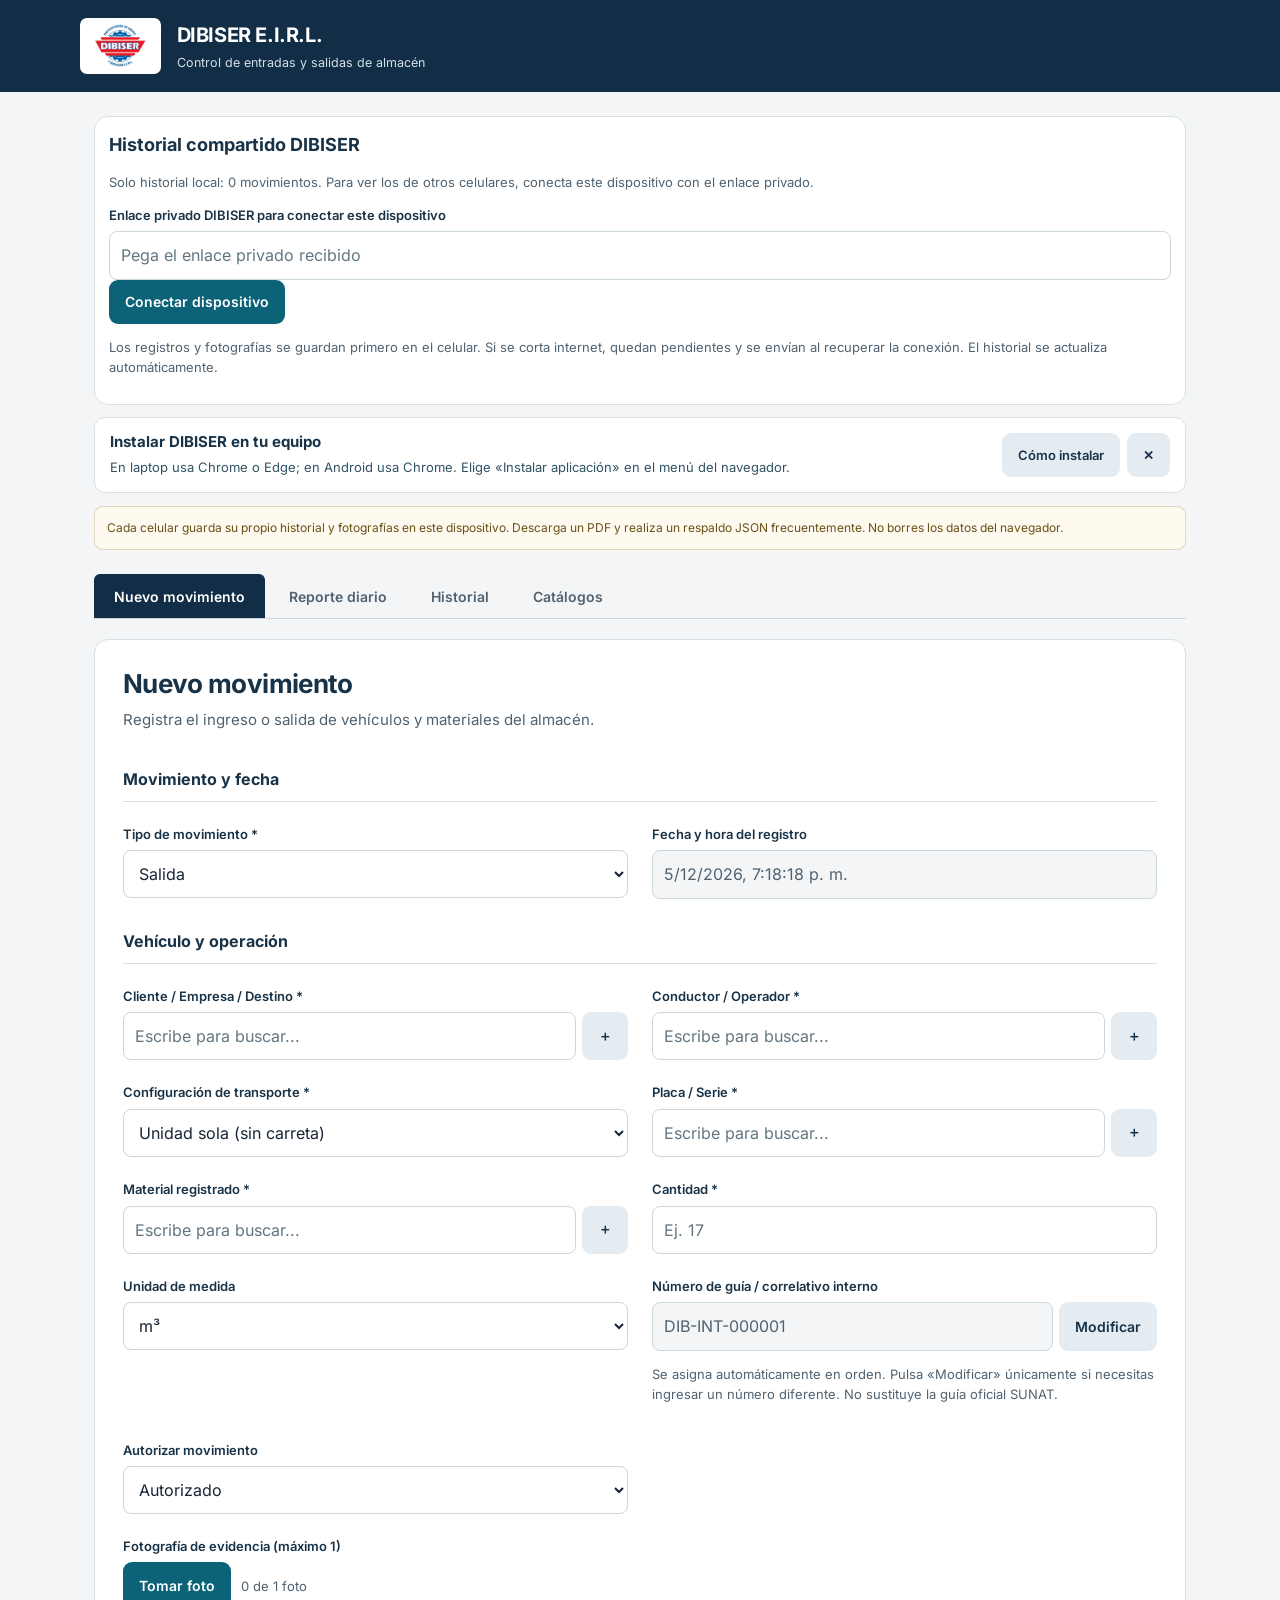
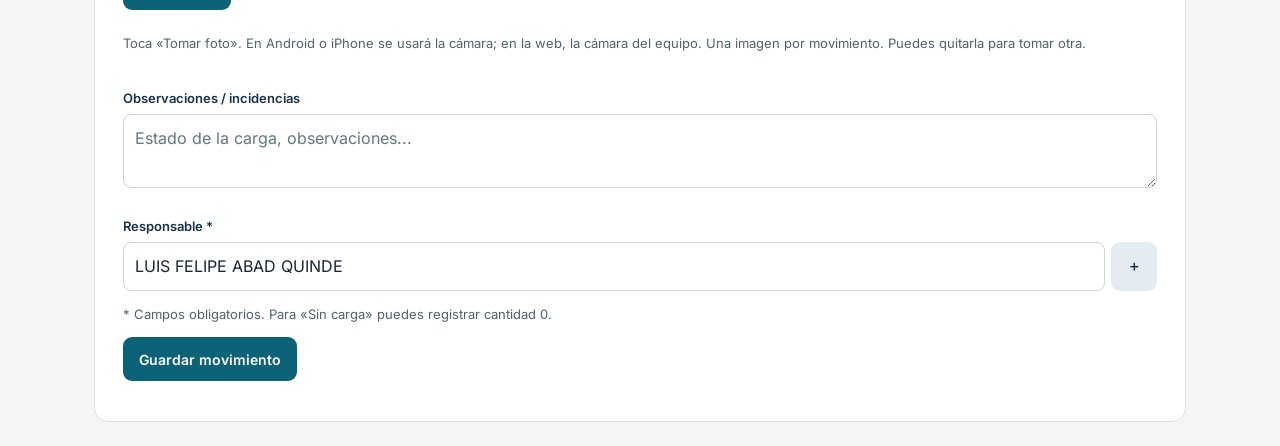
==== almacen/dibiser_almacen/index.html @ f6a78070 "DIBISER v55: ocultar panel al conectar y mostrar solo Actualizar ahora en esquina superior derecha" ====
<!doctype html><html lang="es"><head><meta charset="utf-8"><meta name="viewport" content="width=device-width,initial-scale=1"><title>DIBISER · Control de almacén</title><meta name="theme-color" content="#112e46"><meta name="dibiser-version" content="20261110-v55-boton-superior"><meta name="mobile-web-app-capable" content="yes"><meta name="apple-mobile-web-app-capable" content="yes"><meta name="apple-mobile-web-app-status-bar-style" content="default"><meta name="apple-mobile-web-app-title" content="DIBISER Almacén"><meta name="description" content="Control de ingresos, salidas, fotografías y reportes diarios de almacén DIBISER."><link rel="manifest" href="manifest.webmanifest"><link rel="apple-touch-icon" href="icons/icon-180.png"><link rel="icon" type="image/png" sizes="192x192" href="icons/icon-192.png"><style>
:root{font-family:system-ui,Segoe UI,Arial;color:#172536;background:#f2f5f8}*{box-sizing:border-box}body{margin:0}.top{background:#112e46;color:white;padding:14px 22px;display:flex;align-items:center;gap:15px}.top img{height:56px;width:auto;max-width:110px;object-fit:contain;display:block;background:white;border-radius:7px;padding:4px;flex-shrink:0}.top strong{font-size:20px}.top small{display:block;color:#d3e0e8}.wrap{max-width:1120px;margin:22px auto;padding:0 14px}.tabs{display:flex;gap:8px;flex-wrap:wrap;margin-bottom:18px}button{cursor:pointer;border:0;border-radius:9px;padding:11px 16px;font-weight:650;background:#e4ebf1;color:#173249}.tabs button.active,.primary{background:#0c6277;color:white}.card{background:white;border:1px solid #dfe6ec;border-radius:14px;padding:20px;margin-bottom:16px;box-shadow:0 3px 13px #17324909}h2{margin:0 0 17px;font-size:21px}h3{margin:5px 0 13px}.grid{display:grid;grid-template-columns:repeat(2,minmax(0,1fr));gap:15px}.field{min-width:0;position:relative}label{display:block;font-size:13px;font-weight:700;margin-bottom:6px}input,select,textarea{width:100%;border:1px solid #cbd7df;border-radius:8px;padding:11px;font:inherit;background:white;color:#172536}textarea{min-height:76px}.combo{display:flex;gap:6px}.combo input{min-width:0}.combo button{flex-shrink:0}.menu{position:absolute;z-index:5;top:100%;left:0;right:0;background:white;border:1px solid #b9cbd5;border-radius:8px;max-height:190px;overflow:auto;box-shadow:0 7px 20px #0002}.menu button{display:block;width:100%;text-align:left;border-radius:0;background:white;font-weight:400}.menu button:hover{background:#e9f5f7}.muted{color:#667787;font-size:13px}.small{font-size:12px}.row{display:flex;align-items:center;gap:10px;flex-wrap:wrap}.grow{flex:1}.stats{display:grid;grid-template-columns:repeat(4,1fr);gap:10px;margin:15px 0}.stat{background:#eaf1f5;padding:15px;border-radius:10px}.stat b{display:block;font-size:25px}.stat span{font-size:12px;color:#526a7b}table{width:100%;border-collapse:collapse;font-size:13px}th,td{text-align:left;border-bottom:1px solid #e0e7ed;padding:10px 7px;vertical-align:top}th{background:#f3f7f9}.scroll{overflow-x:auto}.hidden{display:none!important}.note{background:#fff8df;border:1px solid #f0db8d;padding:12px;border-radius:9px;font-size:13px}.photo{display:flex;gap:10px;flex-wrap:wrap}.photo img{width:96px;height:82px;object-fit:cover;border-radius:8px}.actions{display:flex;gap:8px;flex-wrap:wrap}.danger{background:#fbe9e9;color:#9e2525}.fixed{background:#edf3f5;padding:12px;border-radius:8px}.chip{display:inline-block;background:#e7f2f5;border-radius:7px;padding:4px 8px}.full{grid-column:1/-1}@media(max-width:650px){.grid{grid-template-columns:1fr}.stats{grid-template-columns:repeat(2,1fr)}.top strong{font-size:16px}.card{padding:14px}}@media print{.top,.tabs,.no-print,.note{display:none!important}body{background:white}.wrap{margin:0;max-width:none}.card{border:0;box-shadow:none;padding:0}#report{display:block!important}#report .report-head{display:block!important}#form,#history,#catalogs{display:none!important}table{font-size:10px}th,td{padding:5px}.printphotos img{width:160px;max-height:120px;object-fit:contain}.stats{grid-template-columns:repeat(4,1fr)}}
.install-box{display:flex;align-items:center;gap:12px;flex-wrap:wrap;background:#e6f4f6;border:1px solid #b9d9df;padding:12px 15px;border-radius:11px;margin-bottom:13px}.install-box p{margin:3px 0}.install-box .install-actions{margin-left:auto;display:flex;gap:7px;flex-wrap:wrap}.install-help{font-size:13px;color:#325364}.install-box button{font-size:13px}.install-box[hidden]{display:none!important}@media print{.install-box{display:none!important}}

.camera-actions,.camera-controls,.camera-header{display:flex;gap:10px;align-items:center;flex-wrap:wrap}.camera-modal{position:fixed;z-index:900;inset:0;background:rgba(9,22,35,.88);display:flex;justify-content:center;align-items:center;padding:12px}.camera-modal.hidden{display:none!important}.camera-panel{width:min(100%,580px);max-height:95vh;overflow:auto;background:#fff;border-radius:15px;padding:14px;text-align:center}.camera-header{justify-content:space-between;margin-bottom:10px}.camera-header button{padding:8px 12px}.camera-panel video{display:block;width:100%;height:min(60vh,480px);object-fit:contain;background:#111;border-radius:10px}.camera-controls{margin:12px 0;justify-content:center}.photo-evidence{position:relative;display:inline-block;margin:3px}.photo-evidence img{width:128px;height:100px;object-fit:cover;border-radius:8px}.photo-evidence button{position:absolute;right:2px;top:2px;background:#9b1c1c;color:#fff;border-radius:50%;padding:3px 8px}.camera-panel .muted{display:block;padding:4px}.camera-actions button{min-height:48px} @media(max-width:520px){.camera-panel video{height:52vh}.camera-controls button{flex:1 1 120px}}@media print{.camera-modal{display:none!important}}
 @media(max-width:650px){.top img{height:48px;width:auto;max-width:95px}} 
/* Estado conectado: una sola acción compacta arriba a la derecha. */
.top{flex-wrap:wrap}
.top-brand{min-width:0;flex:1 1 160px}
.top-actions{margin-left:auto;display:flex;align-items:center;justify-content:flex-end}
.mini-sync{background:#e5edf2;color:#15384d;border:0;border-radius:10px;padding:9px 12px;font-size:13px;font-weight:700;white-space:nowrap;box-shadow:none}
.mini-sync:hover{background:#d2e4ee}
.mini-sync.hidden,#sharedPanel.hidden,#localStorageNotice.hidden{display:none!important}
@media(max-width:600px){.top{gap:10px;padding:12px 14px}.top img{height:48px;max-width:70px}.top-brand{flex-basis:115px}.top strong{font-size:17px}.top small{font-size:11px}.mini-sync{font-size:12px;padding:8px 10px}}
</style><link rel="stylesheet" href="professional.css?v=20261110-v55-boton-superior"><link rel="stylesheet" href="motion.css?v=20261110-v55-boton-superior"></head><body><header class="top"><img src="logo.jpeg" alt="Logo DIBISER"><div class="top-brand"><strong>DIBISER E.I.R.L.</strong><small>Control de entradas y salidas de almacén</small></div><div class="top-actions no-print"><button type="button" id="sharedRefresh" class="mini-sync hidden" title="Actualizar el historial compartido">Actualizar ahora</button></div></header><main class="wrap"><section class="card no-print" id="sharedPanel" style="margin:12px 0;padding:14px"><h3 style="margin-top:0">Historial compartido DIBISER</h3>
<p id="sharedStatus" class="muted" role="status">Buscando conexión. Los movimientos de este celular se conservan.</p>
<div id="sharedAccess" class="field"><label for="sharedLink">Enlace privado DIBISER para conectar este dispositivo</label>
<input id="sharedLink" type="password" autocomplete="off" placeholder="Pega el enlace privado recibido">
<div class="actions"><button type="button" class="primary" id="sharedConnect">Conectar dispositivo</button></div></div>
<p class="muted">Los registros y fotografías se guardan primero en el celular. Si se corta internet, quedan pendientes y se envían al recuperar la conexión. El historial se actualiza automáticamente.</p></section><div class="install-box no-print" id="installBox"><div class="grow"><strong>Instalar DIBISER en tu equipo</strong><p class="install-help" id="installHelp">Puedes abrir esta aplicación desde tu pantalla de inicio.</p></div><div class="install-actions"><button class="primary hidden" id="installBtn" type="button">Instalar aplicación</button><button type="button" id="installInfoBtn">Cómo instalar</button><button type="button" id="installDismiss" aria-label="Ocultar aviso">✕</button></div></div><div class="note no-print" id="localStorageNotice">Cada celular guarda su propio historial y fotografías en este dispositivo. Descarga un PDF y realiza un respaldo JSON frecuentemente. No borres los datos del navegador.</div><nav class="tabs no-print"><button class="active" data-tab="form">Nuevo movimiento</button><button data-tab="report">Reporte diario</button><button data-tab="history">Historial</button><button data-tab="catalogs">Catálogos</button></nav>
<div class="feedback-slot no-print"><p id="appFeedback" role="status" aria-live="polite" class="app-feedback"></p></div><div class="page-stage"><section id="form" class="card"><h2 id="movementFormTitle">Nuevo movimiento</h2><p class="intro" id="movementFormIntro">Registra el ingreso o salida de vehículos y materiales del almacén.</p><div id="editingNotice" class="card hidden no-print" style="margin:12px 0;padding:12px;border:1px solid #b6c8d9"><strong>Modificando un movimiento existente</strong><p id="editingNoticeInfo" class="muted"></p><button type="button" id="cancelarEdicion" class="primary">Cancelar edición</button></div><form id="movementForm"><div class="grid"><div class="field"><label>Tipo de movimiento *</label><select id="tipo" required><option>Entrada</option><option selected>Salida</option></select></div><div class="field"><label>Fecha y hora del registro</label><input id="timestamp" readonly></div><div class="field" id="campoCliente" data-combo="clientes"><label>Cliente / Empresa / Destino *</label><div class="combo"><input id="clientes" autocomplete="off" placeholder="Escribe para buscar..." required><button type="button" class="add" title="Agregar a catálogo">＋</button></div><div class="menu hidden"></div></div><div class="field" data-combo="conductores"><label>Conductor / Operador *</label><div class="combo"><input id="conductores" autocomplete="off" placeholder="Escribe para buscar..." required><button type="button" class="add" title="Agregar a catálogo">＋</button></div><div class="menu hidden"></div></div><div class="field"><label>Configuración de transporte *</label><select id="configTransporte"><option value="Unidad sola">Unidad sola (sin carreta)</option><option value="Con carreta">Unidad con carreta / tolvón</option><option value="Con cama baja">Unidad con cama baja</option><option value="Trabajo / servicio" id="opcionServicio">Unidad por trabajo / servicio</option></select></div><div class="field" data-combo="placas"><label>Placa / Serie *</label><div class="combo"><input id="placas" autocomplete="off" placeholder="Escribe para buscar..." required><button type="button" class="add" title="Agregar a catálogo">＋</button></div><div class="menu hidden"></div></div><div class="field hidden" id="campoCarreta" data-combo="carretas"><label>Carreta / Tolvón *</label><div class="combo"><input id="carretas" autocomplete="off" placeholder="Buscar o añadir placa de carreta..."><button type="button" class="add" title="Añadir carreta">＋</button></div><div class="menu hidden"></div></div><div class="field hidden" id="campoCamaBaja" data-combo="camasBajas"><label>Cama baja *</label><div class="combo"><input id="camasBajas" autocomplete="off" placeholder="Buscar o añadir cama baja..."><button type="button" class="add" title="Añadir cama baja">＋</button></div><div class="menu hidden"></div></div><div class="field" id="campoMaterial" data-combo="materiales"><label>Material registrado *</label><div class="combo"><input id="materiales" autocomplete="off" placeholder="Escribe para buscar..." required><button type="button" class="add" title="Agregar a catálogo">＋</button></div><div class="menu hidden"></div></div><div class="field hidden" id="campoMaquinariaTransportada" data-combo="maquinarias"><label>Maquinaria registrada (transportada) *</label><div class="combo"><input id="maquinarias" autocomplete="off" placeholder="Buscar o añadir maquinaria..."><button type="button" class="add" title="Añadir maquinaria">＋</button></div><div class="menu hidden"></div></div><div class="field" id="campoTrabajo" data-combo="trabajos"><label>Trabajo / motivo de salida *</label><div class="combo"><input id="trabajos" autocomplete="off" placeholder="Buscar o añadir trabajo realizado..."><button type="button" class="add" title="Añadir nuevo trabajo al catálogo">＋</button></div><div class="menu hidden"></div></div><div class="field" id="campoCantidad"><label>Cantidad *</label><input id="cantidad" type="number" min="0" step="0.01" required placeholder="Ej. 17"></div><div class="field" id="campoUnidad"><label>Unidad de medida</label><select id="unidad"><option>m³</option><option>TN</option><option>Viaje</option><option>Unidad</option><option>Litros</option><option>Galones</option></select></div><div class="field"><label>Número de guía / correlativo interno</label><div class="combo"><input id="guias" readonly aria-readonly="true" placeholder="Generando correlativo..." autocomplete="off"><button type="button" id="modificarGuia" title="Modificar número de guía">Modificar</button></div><p class="muted">Se asigna automáticamente en orden. Pulsa «Modificar» únicamente si necesitas ingresar un número diferente. No sustituye la guía oficial SUNAT.</p></div><div class="field"><label>Autorizar movimiento</label><select id="autorizacion"><option>Autorizado</option><option>Pendiente</option><option>No aplica</option></select></div><div class="field full"><label>Fotografía de evidencia (máximo 1)</label><div class="camera-actions"><button type="button" class="primary" id="openCamera">Tomar foto</button><span class="muted" id="photoCount">0 de 1 foto</span></div><input id="cameraFallback" type="file" accept="image/*" capture="environment" class="hidden" aria-label="Abrir cámara del celular"><div id="preview" class="photo" style="margin-top:10px"></div><p class="muted">Toca «Tomar foto». En Android o iPhone se usará la cámara; en la web, la cámara del equipo. Una imagen por movimiento. Puedes quitarla para tomar otra.</p></div><div class="field full"><label>Observaciones / incidencias</label><textarea id="observaciones" placeholder="Estado de la carga, observaciones..."></textarea></div><div class="field full" data-combo="responsables"><label>Responsable *</label><div class="combo"><input id="responsables" autocomplete="off" placeholder="Buscar o agregar responsable..." value="LUIS FELIPE ABAD QUINDE" required><button type="button" class="add" title="Añadir responsable">＋</button></div><div class="menu hidden"></div></div></div><p class="muted">* Campos obligatorios. Para «Sin carga» puedes registrar cantidad 0.</p><button class="primary" type="submit" id="saveMovementButton">Guardar movimiento</button><span id="msg" role="status"></span></form></section>
<section id="report" class="card hidden"><div class="report-head"><img src="logo.jpeg" alt="DIBISER" width="64"><h2 style="text-align:center">DIBISER E.I.R.L.</h2><h3 style="text-align:center">REPORTE DIARIO DE ENTRADAS Y SALIDAS</h3><p style="text-align:center">Fecha: <b id="printedDate"></b></p></div><div class="row no-print"><div class="field"><label>Fecha del reporte</label><input id="reportDate" type="date"></div><div class="actions"><button class="primary" id="pdf" type="button">Descargar reporte PDF</button><button id="excel" type="button">Descargar Excel (.xlsx)</button></div></div><p id="pdfStatus" class="muted no-print" role="status"></p><div class="stats"><div class="stat"><b id="total">0</b><span>Movimientos</span></div><div class="stat"><b id="entries">0</b><span>Entradas</span></div><div class="stat"><b id="exits">0</b><span>Salidas</span></div><div class="stat"><b id="volume">0</b><span>Volumen (m³)</span></div></div><div class="scroll"><table><thead><tr><th>Hora</th><th>Placa</th><th>Movimiento</th><th>Cliente / destino</th><th>Conductor</th><th>Material</th><th>Cantidad</th><th>Guía</th></tr></thead><tbody id="reportRows"></tbody></table></div><h3>Totales por material y unidad</h3><div id="totalsByMaterial"></div><h3>Evidencias fotográficas</h3><div id="reportPhotos" class="printphotos"></div></section>
<section id="history" class="card hidden"><h2>Historial de movimientos</h2><div class="grid no-print"><div class="field"><label>Buscar placa, cliente, conductor, material o código</label><input id="search" placeholder="Buscar..." autocomplete="off"></div><div class="field"><label>Movimiento</label><select id="filter"><option>Todos</option><option>Entrada</option><option>Salida</option></select></div><div class="field"><label>Desde</label><input id="from" type="date"></div><div class="field"><label>Hasta</label><input id="to" type="date"></div></div><p class="muted">Selecciona un movimiento para ver todos sus datos y fotografías.</p><div class="actions no-print"><button type="button" id="historyReload" class="primary">Actualizar historial</button><button type="button" id="historyClearFilters">Mostrar todos (quitar filtros)</button></div>
<div class="actions no-print" style="margin:10px 0;align-items:center">
<button type="button" id="selectAllVisible">Seleccionar todos los visibles</button>
<button type="button" id="clearSelected">Quitar selección</button>
<button type="button" id="deleteSelected" style="background:#9f2630;color:#fff" disabled>Eliminar seleccionados (0)</button>
</div><p class="muted" id="historySyncStatus" role="status">Mostrando registros de este celular.</p><div class="scroll"><table><thead><tr><th><input type="checkbox" id="selectVisible" aria-label="Seleccionar todos los movimientos visibles"></th><th>Código</th><th>Fecha / hora</th><th>Tipo</th><th>Placa</th><th>Cliente</th><th>Conductor</th><th>Material</th><th>Cantidad</th><th>Detalle</th></tr></thead><tbody id="historyRows"></tbody></table></div><div id="detail"></div></section>
<section id="catalogs" class="card hidden"><h2>Administración de catálogos</h2><p class="muted">Clientes, conductores, placas y materiales se pueden agregar desde el formulario o aquí. Las listas iniciales provienen de tu archivo de Excel.</p><div class="grid"><div class="field"><label>Catálogo</label><select id="catalogType"><option value="clientes">Clientes / empresas / destinos</option><option value="conductores">Conductores / operadores</option><option value="placas">Placas / series</option><option value="materiales">Agregados / materiales</option><option value="carretas">Carretas / tolvones</option><option value="camasBajas">Camas bajas</option><option value="maquinarias">Maquinarias transportadas</option><option value="responsables">Responsables</option><option value="trabajos">Trabajos / motivos de salida</option><option value="guias">Guías / correlativos internos</option></select></div><div class="field"><label>Nuevo elemento</label><div class="combo"><input id="catalogNew" placeholder="Escribe el nombre"><button id="catalogAdd" class="primary">Agregar</button></div></div></div><div class="field"><label>Buscar en catálogo</label><input id="catalogSearch" placeholder="Filtrar lista..."></div><div id="catalogList" class="scroll"></div><hr><h3>Respaldo y recuperación</h3><p class="muted">El respaldo JSON incluye movimientos, catálogos y fotografías. Guárdalo fuera de este dispositivo.</p><div class="actions no-print"><button id="backup" class="primary">Respaldar datos (JSON)</button><button id="restore">Importar respaldo</button><input id="restoreFile" type="file" accept="application/json" class="hidden"></div></section></div></main><div id="cameraModal" class="camera-modal hidden" role="dialog" aria-modal="true" aria-label="Cámara para evidencia"><div class="camera-panel"><div class="camera-header"><b>Evidencia fotográfica</b><button type="button" id="closeCamera" aria-label="Cerrar cámara">✕</button></div><video id="cameraVideo" autoplay playsinline muted></video><p id="cameraStatus" class="muted" role="status">Solicitando acceso a la cámara...</p><div class="camera-controls"><button type="button" class="primary" id="capturePhoto">Capturar foto</button><button type="button" id="switchCamera">↺ Cambiar cámara</button><button type="button" id="cameraNative">Abrir cámara del celular</button></div><span id="cameraCounter" class="muted">0 de 1 foto</span></div></div>
<script src="cloud.js?v=20261110-v55-boton-superior"></script><script src="motion.js?v=20261110-v55-boton-superior"></script><script src="app.js?v=20261110-v55-boton-superior"></script><script src="vendor/jspdf.umd.min.js"></script><script src="vendor/jspdf.plugin.autotable.min.js"></script><script src="export-xlsx.js?v=20261110-v55-boton-superior"></script><script src="sync.js?v=20261110-v55-boton-superior"></script><script src="report-pdf.js?v=20261110-v55-boton-superior"></script><script src="interface.js?v=20261110-v55-boton-superior"></script><script src="pwa.js?v=20261110-v55-boton-superior"></script></body></html>
---- almacen/dibiser_almacen/professional.css ----
@font-face{font-family:Inter;src:url('fonts/inter-400.woff2') format('woff2');font-weight:400;font-display:swap}@font-face{font-family:Inter;src:url('fonts/inter-600.woff2') format('woff2');font-weight:600;font-display:swap}@font-face{font-family:Inter;src:url('fonts/inter-700.woff2') format('woff2');font-weight:700;font-display:swap}
:root{font-family:Inter,sans-serif;color:#183247;background:#f3f5f6;font-size:15px;line-height:1.55;--accent:#075f73}button,input,select,textarea{font-family:inherit}button{font-size:14px;min-height:44px;font-weight:600;transition:background-color 150ms ease,transform 120ms ease-out}button:active{transform:scale(.98)}button:disabled{opacity:.55;cursor:wait}button:focus-visible,input:focus-visible,select:focus-visible,textarea:focus-visible,a:focus-visible{outline:3px solid #22839a;outline-offset:3px}input,select,textarea{font-size:16px;min-height:48px;caret-color:var(--accent)}input::placeholder,textarea::placeholder{color:#637580}input[readonly]{background:#f3f5f6;color:#506270}::selection{background:#c9e8ee;color:#112e46}.top{padding:18px max(24px,calc((100vw - 1120px)/2));gap:16px}.top strong{letter-spacing:-.02em}.top small{margin-top:2px}.wrap{margin:24px auto}.card{padding:28px;box-shadow:none;border-color:#d9e1e5}.intro{margin:-10px 0 28px;color:#506270}h2{font-size:26px;letter-spacing:-.025em;line-height:1.25}h3{margin-top:28px;font-size:18px}.grid{gap:22px 24px}.field label{font-size:13px;font-weight:600}.tabs{margin:24px 0 20px;gap:4px;border-bottom:1px solid #cdd8de}.tabs button{border-radius:6px 6px 0 0;background:transparent;padding:13px 20px;color:#506270}.tabs button.active{background:#112e46;color:white}.note{background:#fffaf0;color:#695018;border-color:#e4d8ba;font-size:12px}.install-box{background:white;border-color:#d9e1e5}.muted{color:#506270}.stats{gap:0;border:1px solid #d9e1e5;border-radius:10px;overflow:hidden;margin:24px 0}.stat{border-radius:0;background:#f5f8f9;padding:18px;border-right:1px solid #d9e1e5}.stat:last-child{border:0}.stat b{font-variant-numeric:tabular-nums}.stat span{color:#506270}th{font-weight:600;color:#506270;font-size:12px}td,th{padding:14px 10px}td{overflow-wrap:anywhere}table{font-variant-numeric:tabular-nums}.scroll{scrollbar-color:#9aabb6 #eef2f4} .scroll table{min-width:820px}#catalogList table{min-width:0}.row{align-items:end;gap:16px}.report-head{display:grid;grid-template-columns:64px 1fr;column-gap:20px;border-bottom:2px solid #112e46;padding-bottom:20px;margin-bottom:24px}.report-head img{grid-row:1/4;align-self:center}.report-head h2,.report-head h3,.report-head p{text-align:left!important;margin:0}.report-head h3{font-size:15px;font-weight:600;letter-spacing:0}.report-head p{font-size:12px;margin-top:8px;color:#506270}.fixed{background:#f3f5f6;font-size:13px}.photo-evidence button{min-width:44px;min-height:44px;border-radius:8px}.printphotos .photo img{width:180px;height:130px;object-fit:contain}#msg{display:block;margin-top:12px;color:#176240;overflow-wrap:anywhere}#catalogSearch{margin-bottom:16px}#catalogs>.field{margin-top:20px}#detail .card{border:0;border-top:1px solid #d9e1e5;border-radius:0;padding:24px 0} .section-heading{grid-column:1/-1;border-bottom:1px solid #d9e1e5;padding-bottom:9px;margin:8px 0 0;font-size:16px}
@media(hover:hover){button:hover{background:#d5e4e9}.primary:hover,.tabs button.active:hover{background:#084c5e}.menu button:hover{background:#e9f5f7}}
@media(max-width:650px){.top{padding:16px}.top img{height:48px;width:auto;max-width:95px;object-fit:contain}.top small{font-size:11px}.wrap{margin:16px auto;padding:0 12px}.card{padding:20px 16px}h2{font-size:23px}.intro{font-size:13px}.grid{gap:18px}.tabs{display:grid;grid-template-columns:1fr 1fr;gap:4px;border:0;margin:18px 0}.tabs button{border-radius:7px;padding:12px 8px}.install-box{padding:12px}.install-box .install-actions{margin-left:0}.stats{grid-template-columns:1fr 1fr}.stat{padding:12px;border-bottom:1px solid #d9e1e5}.row>.field{width:100%}.actions{width:100%}.actions button{flex:1}.report-head{column-gap:12px;grid-template-columns:48px 1fr}.report-head img{width:48px}.report-head h2{font-size:20px}.report-head h3{font-size:12px}.note{font-size:11px}#movementForm>button{width:100%}.camera-panel{max-height:90dvh}.camera-controls button{min-height:48px}}
@media(prefers-reduced-motion:reduce){button{transition:none}button:active{transform:none}}
@media print{.card{padding:0}.scroll{overflow:visible}.scroll table{min-width:0}.report-head{display:grid!important}.stats{grid-template-columns:repeat(4,1fr)}}
---- almacen/dibiser_almacen/motion.css ----
/* Shared timing tokens. Operational controls stay available during movement. */
:root{--ease-out:cubic-bezier(.23,1,.32,1);--ease-in-out:cubic-bezier(.77,0,.175,1);--motion-press:160ms;--motion-control:200ms;--motion-panel:240ms;--motion-modal:280ms;--motion-intro:400ms}
.page-stage{position:relative;isolation:isolate}.page-stage>section{position:relative}.page-stage>section.motion-leaving{position:absolute;inset:0 0 auto;pointer-events:none;z-index:-1}
button{transition:transform var(--motion-press) var(--ease-out),background-color var(--motion-control) ease,color var(--motion-control) ease,opacity var(--motion-control) ease}
button:active:not(:disabled){transform:scale(.97)}
input,select,textarea{transition:border-color var(--motion-control) ease,background-color var(--motion-control) ease}
input:focus,select:focus,textarea:focus{border-color:#075f73}
.menu{transform-origin:top left}.menu button{transition:background-color var(--motion-control) ease,color var(--motion-control) ease}.menu button:active{transform:none}
.camera-open{overflow:hidden}.camera-modal{overscroll-behavior:contain}.camera-panel{transform-origin:center}
.brand-depth{backface-visibility:hidden;transition:transform 400ms var(--ease-out)}
.feedback-slot{position:fixed;bottom:max(18px,env(safe-area-inset-bottom));left:50%;transform:translateX(-50%);width:min(560px,calc(100% - 24px));z-index:1000;pointer-events:none}.app-feedback{margin:0;padding:12px 16px;border:1px solid #a9cfc5;border-radius:9px;background:#eef8f3;color:#16513c;font-size:14px;box-shadow:0 5px 16px #112e4612;overflow-wrap:anywhere}
.app-feedback:empty{display:none}
#msg:not(:empty){padding:10px 12px;background:#eef8f3;border-radius:8px}
#pdfStatus{min-height:1.5em}
.is-busy{position:relative}
button.is-busy::before,#cameraStatus.is-busy::before,#photoCount.is-busy::before{content:'';display:inline-block;width:14px;height:14px;margin-right:8px;vertical-align:-2px;border:2px solid currentColor;border-right-color:transparent;border-radius:50%;animation:busy-spin .7s linear infinite}
.page-stage>section.is-busy::before{content:'';position:absolute;top:0;left:0;right:0;height:3px;background:#0c6277;transform-origin:left;animation:busy-bar 1.1s var(--ease-in-out) infinite;z-index:2}
@keyframes busy-spin{to{transform:rotate(360deg)}}
@keyframes busy-bar{0%{transform:scaleX(.08);opacity:.45}65%{transform:scaleX(.7);opacity:1}100%{transform:scaleX(1);opacity:0}}
@media(hover:hover) and (pointer:fine){.photo-evidence img{transition:transform var(--motion-panel) var(--ease-out)}.photo-evidence:hover img{transform:scale(1.02)}.view:hover{transform:translateY(-1px)}}
.keyboard-motion button:active{transform:none}.keyboard-motion .brand-depth{transform:none!important}
@media(prefers-reduced-motion:reduce){button,input,select,textarea,.brand-depth,.photo-evidence img{transition:none!important;transform:none!important}.is-busy::before{animation:none!important}.page-stage>section.is-busy::before{opacity:.7;transform:none}}
@media print{.motion-leaving{display:none!important}.page-stage{min-height:0!important}.app-feedback,.is-busy::before{display:none!important}*{animation:none!important;transition:none!important}.page-stage>section{transform:none!important;opacity:1!important}}

@media(max-width:650px){.install-box>.grow{flex-basis:100%}.install-box .install-actions{width:100%;justify-content:flex-end}}
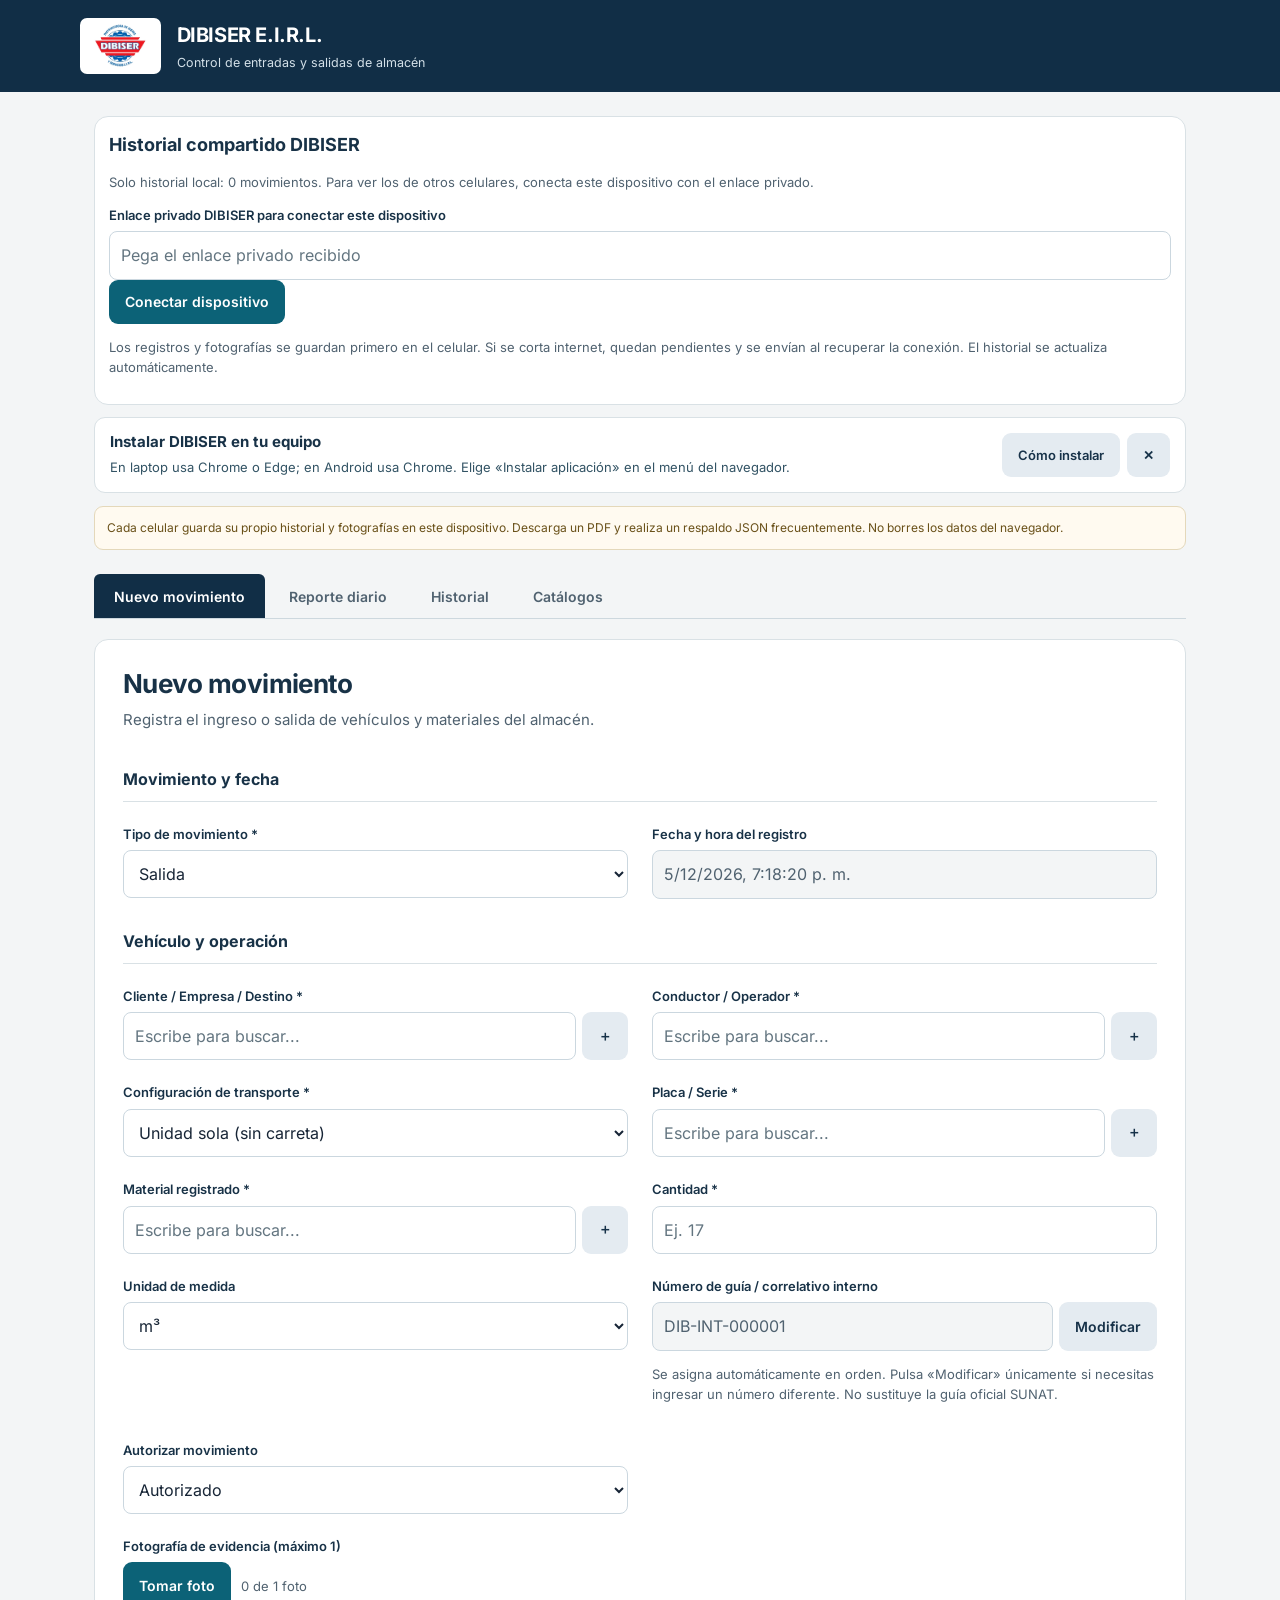
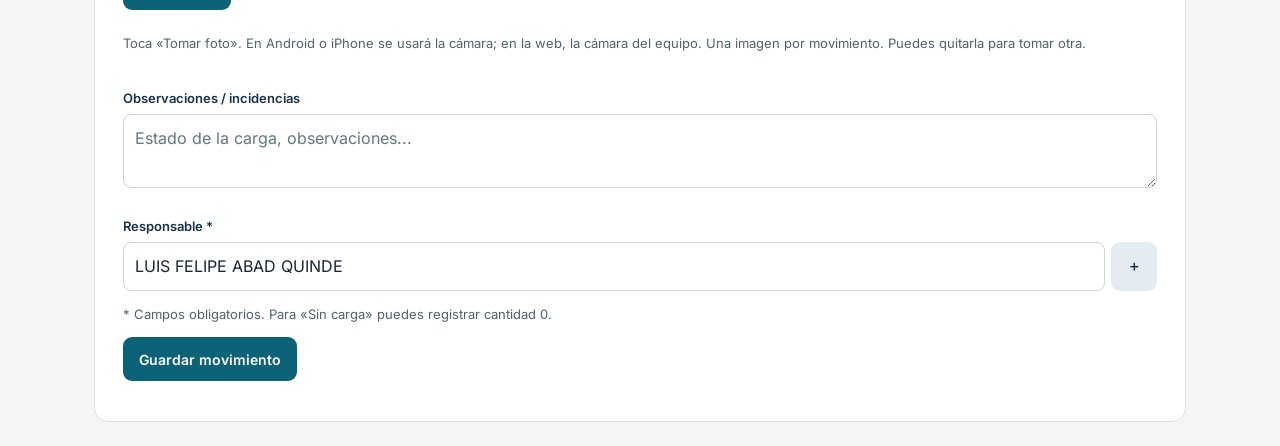
==== commit bc09f665: "DIBISER v56: resumen inicial, detalles con letra y fotos más grandes, consolidados finales normaliza" ====
--- a/almacen/dibiser_almacen/index.html
+++ b/almacen/dibiser_almacen/index.html
@@ -1,4 +1,4 @@
-<!doctype html><html lang="es"><head><meta charset="utf-8"><meta name="viewport" content="width=device-width,initial-scale=1"><title>DIBISER · Control de almacén</title><meta name="theme-color" content="#112e46"><meta name="dibiser-version" content="20261110-v55-boton-superior"><meta name="mobile-web-app-capable" content="yes"><meta name="apple-mobile-web-app-capable" content="yes"><meta name="apple-mobile-web-app-status-bar-style" content="default"><meta name="apple-mobile-web-app-title" content="DIBISER Almacén"><meta name="description" content="Control de ingresos, salidas, fotografías y reportes diarios de almacén DIBISER."><link rel="manifest" href="manifest.webmanifest"><link rel="apple-touch-icon" href="icons/icon-180.png"><link rel="icon" type="image/png" sizes="192x192" href="icons/icon-192.png"><style>
+<!doctype html><html lang="es"><head><meta charset="utf-8"><meta name="viewport" content="width=device-width,initial-scale=1"><title>DIBISER · Control de almacén</title><meta name="theme-color" content="#112e46"><meta name="dibiser-version" content="20261110-v56-reporte-optimizado"><meta name="mobile-web-app-capable" content="yes"><meta name="apple-mobile-web-app-capable" content="yes"><meta name="apple-mobile-web-app-status-bar-style" content="default"><meta name="apple-mobile-web-app-title" content="DIBISER Almacén"><meta name="description" content="Control de ingresos, salidas, fotografías y reportes diarios de almacén DIBISER."><link rel="manifest" href="manifest.webmanifest"><link rel="apple-touch-icon" href="icons/icon-180.png"><link rel="icon" type="image/png" sizes="192x192" href="icons/icon-192.png"><style>
 :root{font-family:system-ui,Segoe UI,Arial;color:#172536;background:#f2f5f8}*{box-sizing:border-box}body{margin:0}.top{background:#112e46;color:white;padding:14px 22px;display:flex;align-items:center;gap:15px}.top img{height:56px;width:auto;max-width:110px;object-fit:contain;display:block;background:white;border-radius:7px;padding:4px;flex-shrink:0}.top strong{font-size:20px}.top small{display:block;color:#d3e0e8}.wrap{max-width:1120px;margin:22px auto;padding:0 14px}.tabs{display:flex;gap:8px;flex-wrap:wrap;margin-bottom:18px}button{cursor:pointer;border:0;border-radius:9px;padding:11px 16px;font-weight:650;background:#e4ebf1;color:#173249}.tabs button.active,.primary{background:#0c6277;color:white}.card{background:white;border:1px solid #dfe6ec;border-radius:14px;padding:20px;margin-bottom:16px;box-shadow:0 3px 13px #17324909}h2{margin:0 0 17px;font-size:21px}h3{margin:5px 0 13px}.grid{display:grid;grid-template-columns:repeat(2,minmax(0,1fr));gap:15px}.field{min-width:0;position:relative}label{display:block;font-size:13px;font-weight:700;margin-bottom:6px}input,select,textarea{width:100%;border:1px solid #cbd7df;border-radius:8px;padding:11px;font:inherit;background:white;color:#172536}textarea{min-height:76px}.combo{display:flex;gap:6px}.combo input{min-width:0}.combo button{flex-shrink:0}.menu{position:absolute;z-index:5;top:100%;left:0;right:0;background:white;border:1px solid #b9cbd5;border-radius:8px;max-height:190px;overflow:auto;box-shadow:0 7px 20px #0002}.menu button{display:block;width:100%;text-align:left;border-radius:0;background:white;font-weight:400}.menu button:hover{background:#e9f5f7}.muted{color:#667787;font-size:13px}.small{font-size:12px}.row{display:flex;align-items:center;gap:10px;flex-wrap:wrap}.grow{flex:1}.stats{display:grid;grid-template-columns:repeat(4,1fr);gap:10px;margin:15px 0}.stat{background:#eaf1f5;padding:15px;border-radius:10px}.stat b{display:block;font-size:25px}.stat span{font-size:12px;color:#526a7b}table{width:100%;border-collapse:collapse;font-size:13px}th,td{text-align:left;border-bottom:1px solid #e0e7ed;padding:10px 7px;vertical-align:top}th{background:#f3f7f9}.scroll{overflow-x:auto}.hidden{display:none!important}.note{background:#fff8df;border:1px solid #f0db8d;padding:12px;border-radius:9px;font-size:13px}.photo{display:flex;gap:10px;flex-wrap:wrap}.photo img{width:96px;height:82px;object-fit:cover;border-radius:8px}.actions{display:flex;gap:8px;flex-wrap:wrap}.danger{background:#fbe9e9;color:#9e2525}.fixed{background:#edf3f5;padding:12px;border-radius:8px}.chip{display:inline-block;background:#e7f2f5;border-radius:7px;padding:4px 8px}.full{grid-column:1/-1}@media(max-width:650px){.grid{grid-template-columns:1fr}.stats{grid-template-columns:repeat(2,1fr)}.top strong{font-size:16px}.card{padding:14px}}@media print{.top,.tabs,.no-print,.note{display:none!important}body{background:white}.wrap{margin:0;max-width:none}.card{border:0;box-shadow:none;padding:0}#report{display:block!important}#report .report-head{display:block!important}#form,#history,#catalogs{display:none!important}table{font-size:10px}th,td{padding:5px}.printphotos img{width:160px;max-height:120px;object-fit:contain}.stats{grid-template-columns:repeat(4,1fr)}}
 .install-box{display:flex;align-items:center;gap:12px;flex-wrap:wrap;background:#e6f4f6;border:1px solid #b9d9df;padding:12px 15px;border-radius:11px;margin-bottom:13px}.install-box p{margin:3px 0}.install-box .install-actions{margin-left:auto;display:flex;gap:7px;flex-wrap:wrap}.install-help{font-size:13px;color:#325364}.install-box button{font-size:13px}.install-box[hidden]{display:none!important}@media print{.install-box{display:none!important}}
 
@@ -12,7 +12,7 @@
 .mini-sync:hover{background:#d2e4ee}
 .mini-sync.hidden,#sharedPanel.hidden,#localStorageNotice.hidden{display:none!important}
 @media(max-width:600px){.top{gap:10px;padding:12px 14px}.top img{height:48px;max-width:70px}.top-brand{flex-basis:115px}.top strong{font-size:17px}.top small{font-size:11px}.mini-sync{font-size:12px;padding:8px 10px}}
-</style><link rel="stylesheet" href="professional.css?v=20261110-v55-boton-superior"><link rel="stylesheet" href="motion.css?v=20261110-v55-boton-superior"></head><body><header class="top"><img src="logo.jpeg" alt="Logo DIBISER"><div class="top-brand"><strong>DIBISER E.I.R.L.</strong><small>Control de entradas y salidas de almacén</small></div><div class="top-actions no-print"><button type="button" id="sharedRefresh" class="mini-sync hidden" title="Actualizar el historial compartido">Actualizar ahora</button></div></header><main class="wrap"><section class="card no-print" id="sharedPanel" style="margin:12px 0;padding:14px"><h3 style="margin-top:0">Historial compartido DIBISER</h3>
+</style><link rel="stylesheet" href="professional.css?v=20261110-v56-reporte-optimizado"><link rel="stylesheet" href="motion.css?v=20261110-v56-reporte-optimizado"></head><body><header class="top"><img src="logo.jpeg" alt="Logo DIBISER"><div class="top-brand"><strong>DIBISER E.I.R.L.</strong><small>Control de entradas y salidas de almacén</small></div><div class="top-actions no-print"><button type="button" id="sharedRefresh" class="mini-sync hidden" title="Actualizar el historial compartido">Actualizar ahora</button></div></header><main class="wrap"><section class="card no-print" id="sharedPanel" style="margin:12px 0;padding:14px"><h3 style="margin-top:0">Historial compartido DIBISER</h3>
 <p id="sharedStatus" class="muted" role="status">Buscando conexión. Los movimientos de este celular se conservan.</p>
 <div id="sharedAccess" class="field"><label for="sharedLink">Enlace privado DIBISER para conectar este dispositivo</label>
 <input id="sharedLink" type="password" autocomplete="off" placeholder="Pega el enlace privado recibido">
@@ -27,4 +27,4 @@
 <button type="button" id="deleteSelected" style="background:#9f2630;color:#fff" disabled>Eliminar seleccionados (0)</button>
 </div><p class="muted" id="historySyncStatus" role="status">Mostrando registros de este celular.</p><div class="scroll"><table><thead><tr><th><input type="checkbox" id="selectVisible" aria-label="Seleccionar todos los movimientos visibles"></th><th>Código</th><th>Fecha / hora</th><th>Tipo</th><th>Placa</th><th>Cliente</th><th>Conductor</th><th>Material</th><th>Cantidad</th><th>Detalle</th></tr></thead><tbody id="historyRows"></tbody></table></div><div id="detail"></div></section>
 <section id="catalogs" class="card hidden"><h2>Administración de catálogos</h2><p class="muted">Clientes, conductores, placas y materiales se pueden agregar desde el formulario o aquí. Las listas iniciales provienen de tu archivo de Excel.</p><div class="grid"><div class="field"><label>Catálogo</label><select id="catalogType"><option value="clientes">Clientes / empresas / destinos</option><option value="conductores">Conductores / operadores</option><option value="placas">Placas / series</option><option value="materiales">Agregados / materiales</option><option value="carretas">Carretas / tolvones</option><option value="camasBajas">Camas bajas</option><option value="maquinarias">Maquinarias transportadas</option><option value="responsables">Responsables</option><option value="trabajos">Trabajos / motivos de salida</option><option value="guias">Guías / correlativos internos</option></select></div><div class="field"><label>Nuevo elemento</label><div class="combo"><input id="catalogNew" placeholder="Escribe el nombre"><button id="catalogAdd" class="primary">Agregar</button></div></div></div><div class="field"><label>Buscar en catálogo</label><input id="catalogSearch" placeholder="Filtrar lista..."></div><div id="catalogList" class="scroll"></div><hr><h3>Respaldo y recuperación</h3><p class="muted">El respaldo JSON incluye movimientos, catálogos y fotografías. Guárdalo fuera de este dispositivo.</p><div class="actions no-print"><button id="backup" class="primary">Respaldar datos (JSON)</button><button id="restore">Importar respaldo</button><input id="restoreFile" type="file" accept="application/json" class="hidden"></div></section></div></main><div id="cameraModal" class="camera-modal hidden" role="dialog" aria-modal="true" aria-label="Cámara para evidencia"><div class="camera-panel"><div class="camera-header"><b>Evidencia fotográfica</b><button type="button" id="closeCamera" aria-label="Cerrar cámara">✕</button></div><video id="cameraVideo" autoplay playsinline muted></video><p id="cameraStatus" class="muted" role="status">Solicitando acceso a la cámara...</p><div class="camera-controls"><button type="button" class="primary" id="capturePhoto">Capturar foto</button><button type="button" id="switchCamera">↺ Cambiar cámara</button><button type="button" id="cameraNative">Abrir cámara del celular</button></div><span id="cameraCounter" class="muted">0 de 1 foto</span></div></div>
-<script src="cloud.js?v=20261110-v55-boton-superior"></script><script src="motion.js?v=20261110-v55-boton-superior"></script><script src="app.js?v=20261110-v55-boton-superior"></script><script src="vendor/jspdf.umd.min.js"></script><script src="vendor/jspdf.plugin.autotable.min.js"></script><script src="export-xlsx.js?v=20261110-v55-boton-superior"></script><script src="sync.js?v=20261110-v55-boton-superior"></script><script src="report-pdf.js?v=20261110-v55-boton-superior"></script><script src="interface.js?v=20261110-v55-boton-superior"></script><script src="pwa.js?v=20261110-v55-boton-superior"></script></body></html>
+<script src="cloud.js?v=20261110-v56-reporte-optimizado"></script><script src="motion.js?v=20261110-v56-reporte-optimizado"></script><script src="app.js?v=20261110-v56-reporte-optimizado"></script><script src="vendor/jspdf.umd.min.js"></script><script src="vendor/jspdf.plugin.autotable.min.js"></script><script src="export-xlsx.js?v=20261110-v56-reporte-optimizado"></script><script src="sync.js?v=20261110-v56-reporte-optimizado"></script><script src="report-pdf.js?v=20261110-v56-reporte-optimizado"></script><script src="interface.js?v=20261110-v56-reporte-optimizado"></script><script src="pwa.js?v=20261110-v56-reporte-optimizado"></script></body></html>
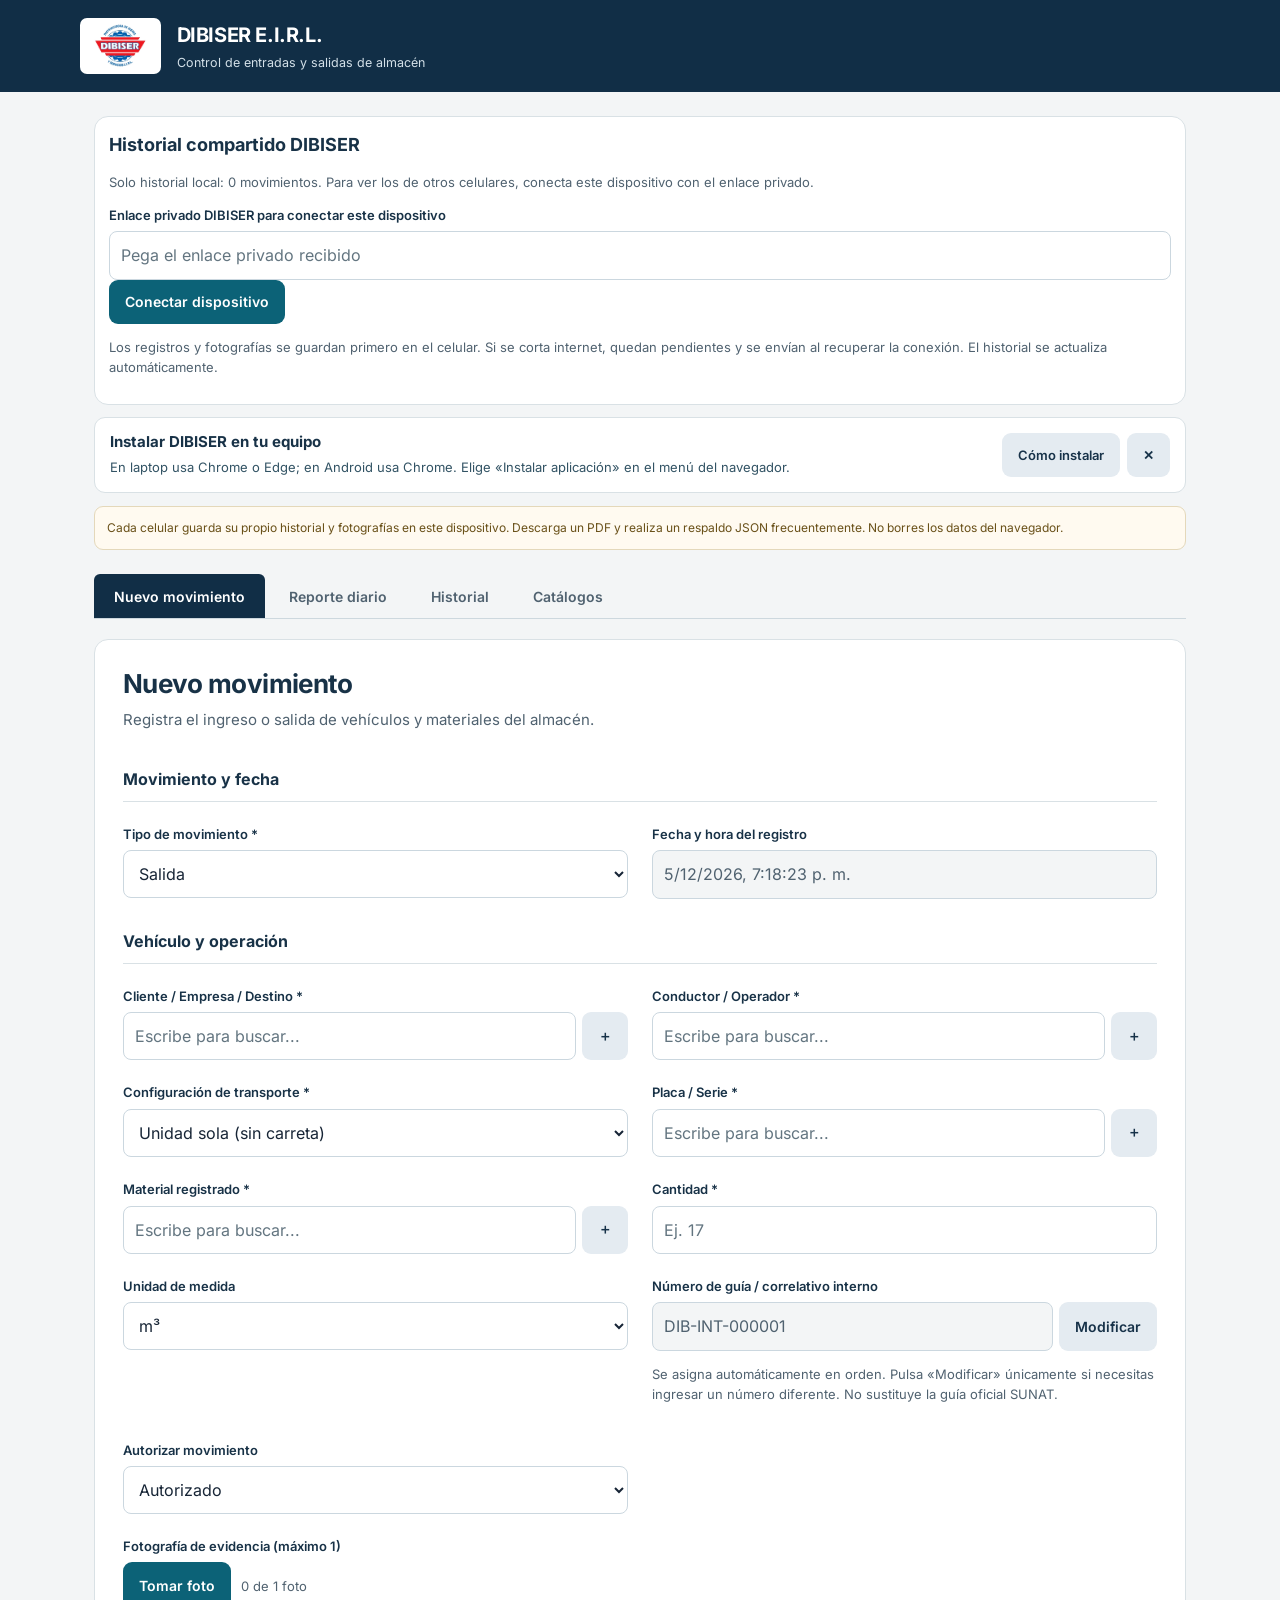
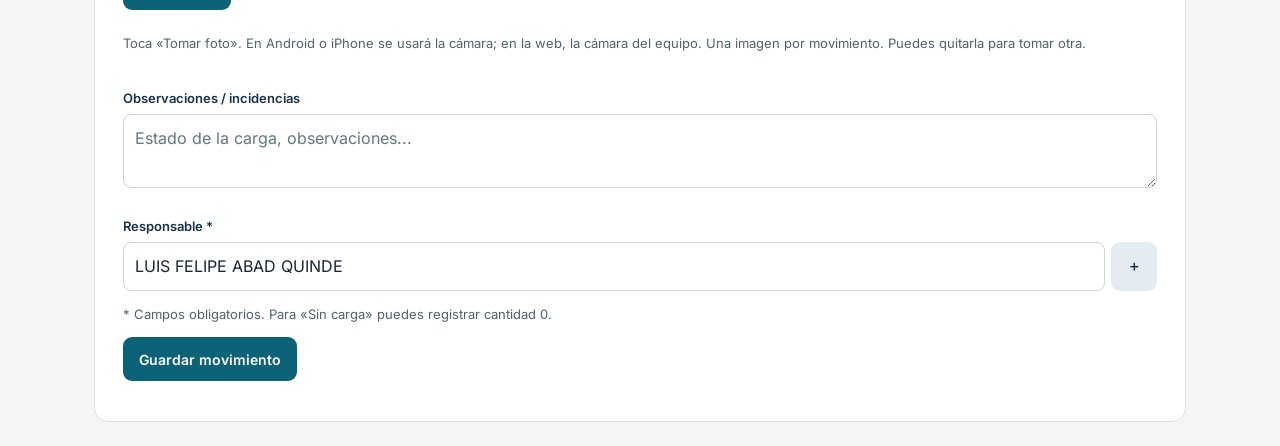
==== commit 09cc4584: "DIBISER v57: una ficha por hoja, letra y evidencia fotográfica ampliadas; sincronización intacta" ====
--- a/almacen/dibiser_almacen/index.html
+++ b/almacen/dibiser_almacen/index.html
@@ -1,4 +1,4 @@
-<!doctype html><html lang="es"><head><meta charset="utf-8"><meta name="viewport" content="width=device-width,initial-scale=1"><title>DIBISER · Control de almacén</title><meta name="theme-color" content="#112e46"><meta name="dibiser-version" content="20261110-v56-reporte-optimizado"><meta name="mobile-web-app-capable" content="yes"><meta name="apple-mobile-web-app-capable" content="yes"><meta name="apple-mobile-web-app-status-bar-style" content="default"><meta name="apple-mobile-web-app-title" content="DIBISER Almacén"><meta name="description" content="Control de ingresos, salidas, fotografías y reportes diarios de almacén DIBISER."><link rel="manifest" href="manifest.webmanifest"><link rel="apple-touch-icon" href="icons/icon-180.png"><link rel="icon" type="image/png" sizes="192x192" href="icons/icon-192.png"><style>
+<!doctype html><html lang="es"><head><meta charset="utf-8"><meta name="viewport" content="width=device-width,initial-scale=1"><title>DIBISER · Control de almacén</title><meta name="theme-color" content="#112e46"><meta name="dibiser-version" content="20261110-v57-una-ficha-por-hoja"><meta name="mobile-web-app-capable" content="yes"><meta name="apple-mobile-web-app-capable" content="yes"><meta name="apple-mobile-web-app-status-bar-style" content="default"><meta name="apple-mobile-web-app-title" content="DIBISER Almacén"><meta name="description" content="Control de ingresos, salidas, fotografías y reportes diarios de almacén DIBISER."><link rel="manifest" href="manifest.webmanifest"><link rel="apple-touch-icon" href="icons/icon-180.png"><link rel="icon" type="image/png" sizes="192x192" href="icons/icon-192.png"><style>
 :root{font-family:system-ui,Segoe UI,Arial;color:#172536;background:#f2f5f8}*{box-sizing:border-box}body{margin:0}.top{background:#112e46;color:white;padding:14px 22px;display:flex;align-items:center;gap:15px}.top img{height:56px;width:auto;max-width:110px;object-fit:contain;display:block;background:white;border-radius:7px;padding:4px;flex-shrink:0}.top strong{font-size:20px}.top small{display:block;color:#d3e0e8}.wrap{max-width:1120px;margin:22px auto;padding:0 14px}.tabs{display:flex;gap:8px;flex-wrap:wrap;margin-bottom:18px}button{cursor:pointer;border:0;border-radius:9px;padding:11px 16px;font-weight:650;background:#e4ebf1;color:#173249}.tabs button.active,.primary{background:#0c6277;color:white}.card{background:white;border:1px solid #dfe6ec;border-radius:14px;padding:20px;margin-bottom:16px;box-shadow:0 3px 13px #17324909}h2{margin:0 0 17px;font-size:21px}h3{margin:5px 0 13px}.grid{display:grid;grid-template-columns:repeat(2,minmax(0,1fr));gap:15px}.field{min-width:0;position:relative}label{display:block;font-size:13px;font-weight:700;margin-bottom:6px}input,select,textarea{width:100%;border:1px solid #cbd7df;border-radius:8px;padding:11px;font:inherit;background:white;color:#172536}textarea{min-height:76px}.combo{display:flex;gap:6px}.combo input{min-width:0}.combo button{flex-shrink:0}.menu{position:absolute;z-index:5;top:100%;left:0;right:0;background:white;border:1px solid #b9cbd5;border-radius:8px;max-height:190px;overflow:auto;box-shadow:0 7px 20px #0002}.menu button{display:block;width:100%;text-align:left;border-radius:0;background:white;font-weight:400}.menu button:hover{background:#e9f5f7}.muted{color:#667787;font-size:13px}.small{font-size:12px}.row{display:flex;align-items:center;gap:10px;flex-wrap:wrap}.grow{flex:1}.stats{display:grid;grid-template-columns:repeat(4,1fr);gap:10px;margin:15px 0}.stat{background:#eaf1f5;padding:15px;border-radius:10px}.stat b{display:block;font-size:25px}.stat span{font-size:12px;color:#526a7b}table{width:100%;border-collapse:collapse;font-size:13px}th,td{text-align:left;border-bottom:1px solid #e0e7ed;padding:10px 7px;vertical-align:top}th{background:#f3f7f9}.scroll{overflow-x:auto}.hidden{display:none!important}.note{background:#fff8df;border:1px solid #f0db8d;padding:12px;border-radius:9px;font-size:13px}.photo{display:flex;gap:10px;flex-wrap:wrap}.photo img{width:96px;height:82px;object-fit:cover;border-radius:8px}.actions{display:flex;gap:8px;flex-wrap:wrap}.danger{background:#fbe9e9;color:#9e2525}.fixed{background:#edf3f5;padding:12px;border-radius:8px}.chip{display:inline-block;background:#e7f2f5;border-radius:7px;padding:4px 8px}.full{grid-column:1/-1}@media(max-width:650px){.grid{grid-template-columns:1fr}.stats{grid-template-columns:repeat(2,1fr)}.top strong{font-size:16px}.card{padding:14px}}@media print{.top,.tabs,.no-print,.note{display:none!important}body{background:white}.wrap{margin:0;max-width:none}.card{border:0;box-shadow:none;padding:0}#report{display:block!important}#report .report-head{display:block!important}#form,#history,#catalogs{display:none!important}table{font-size:10px}th,td{padding:5px}.printphotos img{width:160px;max-height:120px;object-fit:contain}.stats{grid-template-columns:repeat(4,1fr)}}
 .install-box{display:flex;align-items:center;gap:12px;flex-wrap:wrap;background:#e6f4f6;border:1px solid #b9d9df;padding:12px 15px;border-radius:11px;margin-bottom:13px}.install-box p{margin:3px 0}.install-box .install-actions{margin-left:auto;display:flex;gap:7px;flex-wrap:wrap}.install-help{font-size:13px;color:#325364}.install-box button{font-size:13px}.install-box[hidden]{display:none!important}@media print{.install-box{display:none!important}}
 
@@ -12,7 +12,7 @@
 .mini-sync:hover{background:#d2e4ee}
 .mini-sync.hidden,#sharedPanel.hidden,#localStorageNotice.hidden{display:none!important}
 @media(max-width:600px){.top{gap:10px;padding:12px 14px}.top img{height:48px;max-width:70px}.top-brand{flex-basis:115px}.top strong{font-size:17px}.top small{font-size:11px}.mini-sync{font-size:12px;padding:8px 10px}}
-</style><link rel="stylesheet" href="professional.css?v=20261110-v56-reporte-optimizado"><link rel="stylesheet" href="motion.css?v=20261110-v56-reporte-optimizado"></head><body><header class="top"><img src="logo.jpeg" alt="Logo DIBISER"><div class="top-brand"><strong>DIBISER E.I.R.L.</strong><small>Control de entradas y salidas de almacén</small></div><div class="top-actions no-print"><button type="button" id="sharedRefresh" class="mini-sync hidden" title="Actualizar el historial compartido">Actualizar ahora</button></div></header><main class="wrap"><section class="card no-print" id="sharedPanel" style="margin:12px 0;padding:14px"><h3 style="margin-top:0">Historial compartido DIBISER</h3>
+</style><link rel="stylesheet" href="professional.css?v=20261110-v57-una-ficha-por-hoja"><link rel="stylesheet" href="motion.css?v=20261110-v57-una-ficha-por-hoja"></head><body><header class="top"><img src="logo.jpeg" alt="Logo DIBISER"><div class="top-brand"><strong>DIBISER E.I.R.L.</strong><small>Control de entradas y salidas de almacén</small></div><div class="top-actions no-print"><button type="button" id="sharedRefresh" class="mini-sync hidden" title="Actualizar el historial compartido">Actualizar ahora</button></div></header><main class="wrap"><section class="card no-print" id="sharedPanel" style="margin:12px 0;padding:14px"><h3 style="margin-top:0">Historial compartido DIBISER</h3>
 <p id="sharedStatus" class="muted" role="status">Buscando conexión. Los movimientos de este celular se conservan.</p>
 <div id="sharedAccess" class="field"><label for="sharedLink">Enlace privado DIBISER para conectar este dispositivo</label>
 <input id="sharedLink" type="password" autocomplete="off" placeholder="Pega el enlace privado recibido">
@@ -27,4 +27,4 @@
 <button type="button" id="deleteSelected" style="background:#9f2630;color:#fff" disabled>Eliminar seleccionados (0)</button>
 </div><p class="muted" id="historySyncStatus" role="status">Mostrando registros de este celular.</p><div class="scroll"><table><thead><tr><th><input type="checkbox" id="selectVisible" aria-label="Seleccionar todos los movimientos visibles"></th><th>Código</th><th>Fecha / hora</th><th>Tipo</th><th>Placa</th><th>Cliente</th><th>Conductor</th><th>Material</th><th>Cantidad</th><th>Detalle</th></tr></thead><tbody id="historyRows"></tbody></table></div><div id="detail"></div></section>
 <section id="catalogs" class="card hidden"><h2>Administración de catálogos</h2><p class="muted">Clientes, conductores, placas y materiales se pueden agregar desde el formulario o aquí. Las listas iniciales provienen de tu archivo de Excel.</p><div class="grid"><div class="field"><label>Catálogo</label><select id="catalogType"><option value="clientes">Clientes / empresas / destinos</option><option value="conductores">Conductores / operadores</option><option value="placas">Placas / series</option><option value="materiales">Agregados / materiales</option><option value="carretas">Carretas / tolvones</option><option value="camasBajas">Camas bajas</option><option value="maquinarias">Maquinarias transportadas</option><option value="responsables">Responsables</option><option value="trabajos">Trabajos / motivos de salida</option><option value="guias">Guías / correlativos internos</option></select></div><div class="field"><label>Nuevo elemento</label><div class="combo"><input id="catalogNew" placeholder="Escribe el nombre"><button id="catalogAdd" class="primary">Agregar</button></div></div></div><div class="field"><label>Buscar en catálogo</label><input id="catalogSearch" placeholder="Filtrar lista..."></div><div id="catalogList" class="scroll"></div><hr><h3>Respaldo y recuperación</h3><p class="muted">El respaldo JSON incluye movimientos, catálogos y fotografías. Guárdalo fuera de este dispositivo.</p><div class="actions no-print"><button id="backup" class="primary">Respaldar datos (JSON)</button><button id="restore">Importar respaldo</button><input id="restoreFile" type="file" accept="application/json" class="hidden"></div></section></div></main><div id="cameraModal" class="camera-modal hidden" role="dialog" aria-modal="true" aria-label="Cámara para evidencia"><div class="camera-panel"><div class="camera-header"><b>Evidencia fotográfica</b><button type="button" id="closeCamera" aria-label="Cerrar cámara">✕</button></div><video id="cameraVideo" autoplay playsinline muted></video><p id="cameraStatus" class="muted" role="status">Solicitando acceso a la cámara...</p><div class="camera-controls"><button type="button" class="primary" id="capturePhoto">Capturar foto</button><button type="button" id="switchCamera">↺ Cambiar cámara</button><button type="button" id="cameraNative">Abrir cámara del celular</button></div><span id="cameraCounter" class="muted">0 de 1 foto</span></div></div>
-<script src="cloud.js?v=20261110-v56-reporte-optimizado"></script><script src="motion.js?v=20261110-v56-reporte-optimizado"></script><script src="app.js?v=20261110-v56-reporte-optimizado"></script><script src="vendor/jspdf.umd.min.js"></script><script src="vendor/jspdf.plugin.autotable.min.js"></script><script src="export-xlsx.js?v=20261110-v56-reporte-optimizado"></script><script src="sync.js?v=20261110-v56-reporte-optimizado"></script><script src="report-pdf.js?v=20261110-v56-reporte-optimizado"></script><script src="interface.js?v=20261110-v56-reporte-optimizado"></script><script src="pwa.js?v=20261110-v56-reporte-optimizado"></script></body></html>
+<script src="cloud.js?v=20261110-v57-una-ficha-por-hoja"></script><script src="motion.js?v=20261110-v57-una-ficha-por-hoja"></script><script src="app.js?v=20261110-v57-una-ficha-por-hoja"></script><script src="vendor/jspdf.umd.min.js"></script><script src="vendor/jspdf.plugin.autotable.min.js"></script><script src="export-xlsx.js?v=20261110-v57-una-ficha-por-hoja"></script><script src="sync.js?v=20261110-v57-una-ficha-por-hoja"></script><script src="report-pdf.js?v=20261110-v57-una-ficha-por-hoja"></script><script src="interface.js?v=20261110-v57-una-ficha-por-hoja"></script><script src="pwa.js?v=20261110-v57-una-ficha-por-hoja"></script></body></html>
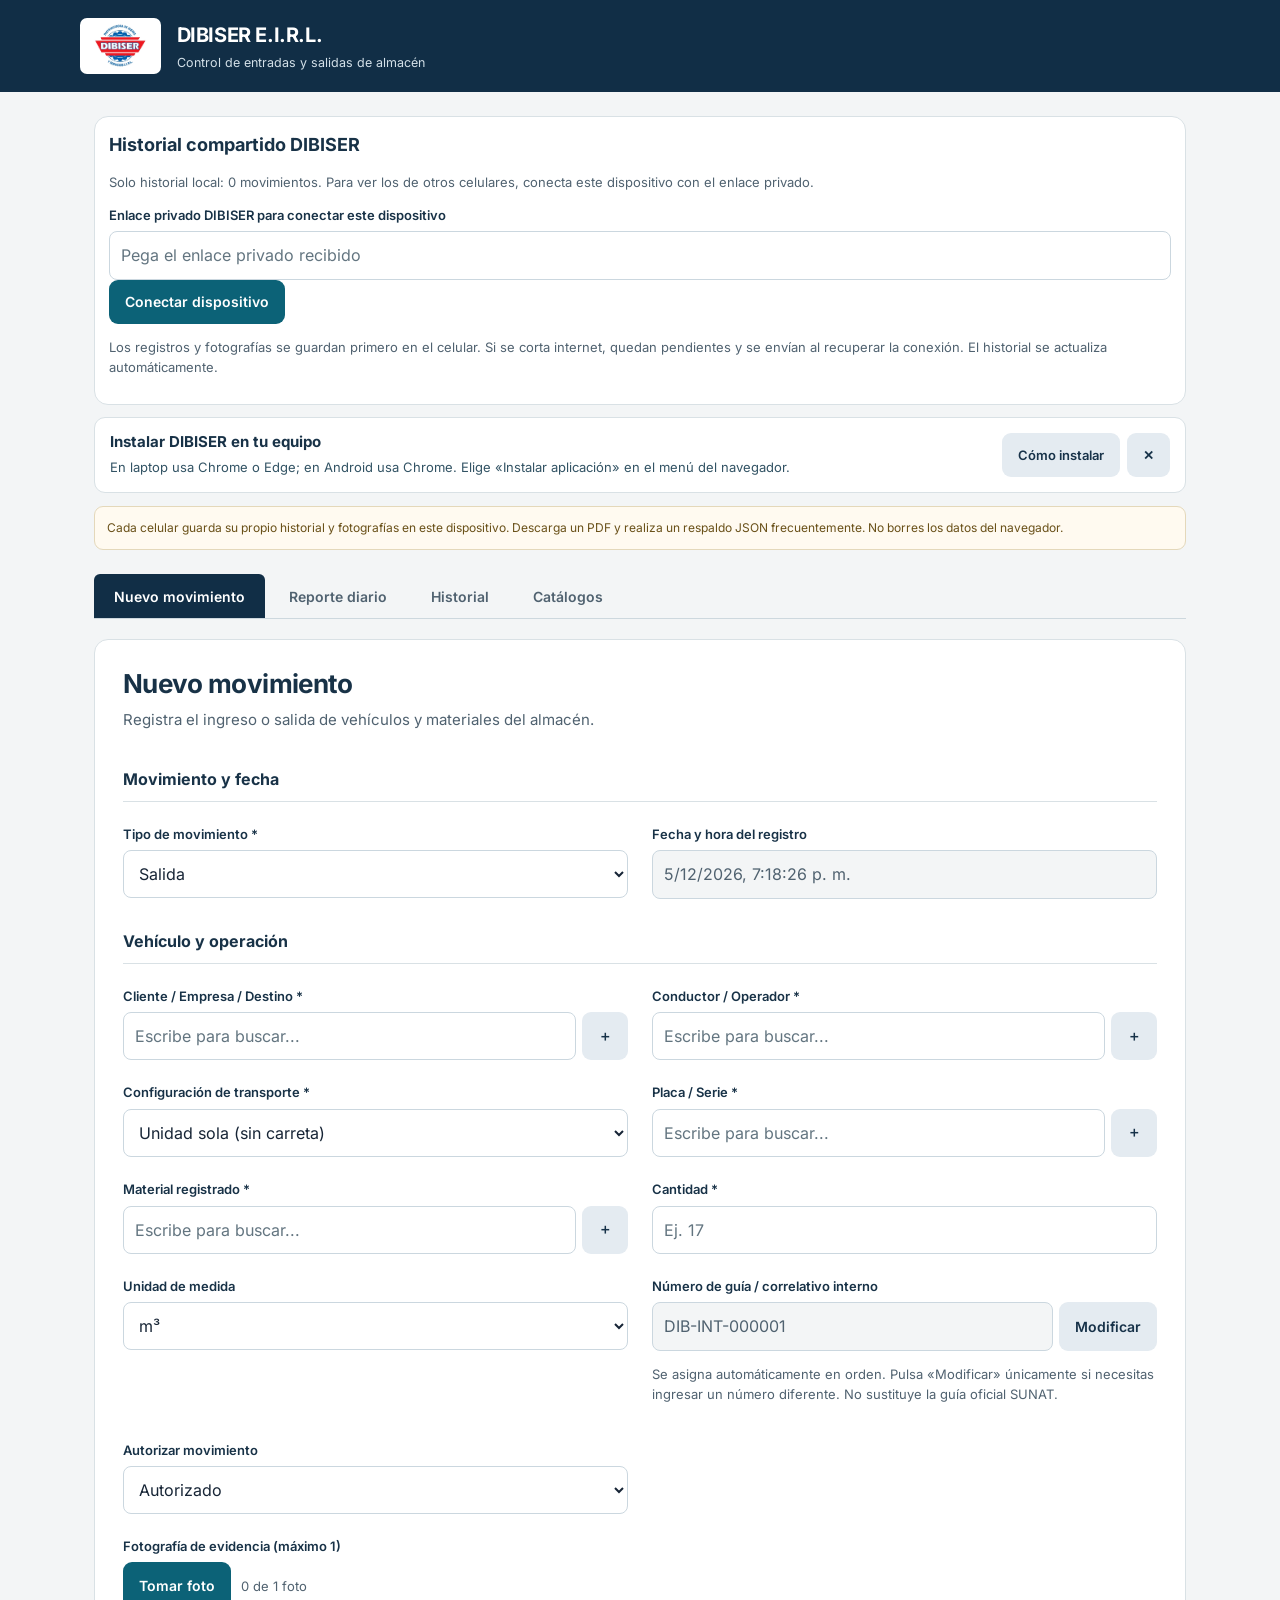
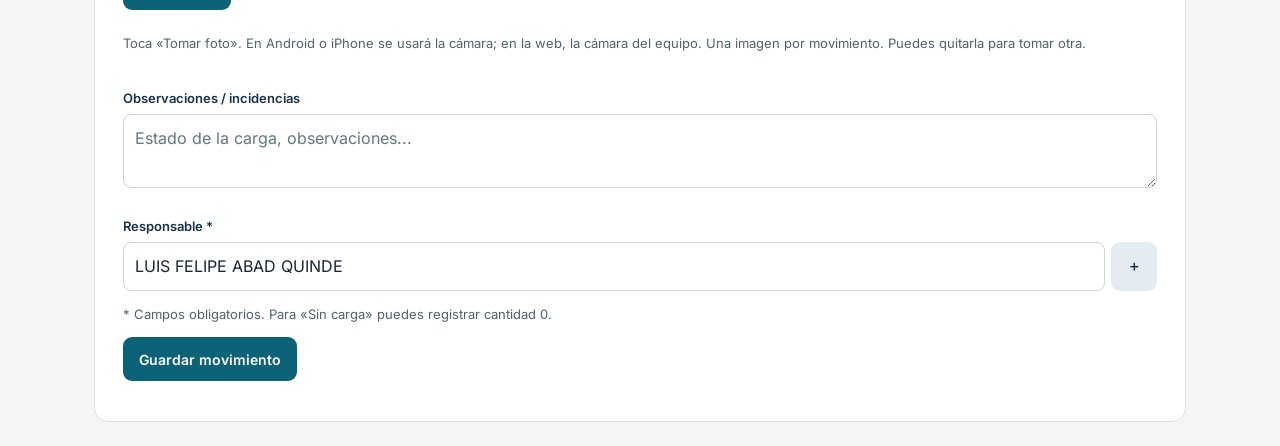
==== commit 86decc8c: "DIBISER v58: información del movimiento en tabla de dos columnas, sin cambiar fotos ni sincronizació" ====
--- a/almacen/dibiser_almacen/index.html
+++ b/almacen/dibiser_almacen/index.html
@@ -1,4 +1,4 @@
-<!doctype html><html lang="es"><head><meta charset="utf-8"><meta name="viewport" content="width=device-width,initial-scale=1"><title>DIBISER · Control de almacén</title><meta name="theme-color" content="#112e46"><meta name="dibiser-version" content="20261110-v57-una-ficha-por-hoja"><meta name="mobile-web-app-capable" content="yes"><meta name="apple-mobile-web-app-capable" content="yes"><meta name="apple-mobile-web-app-status-bar-style" content="default"><meta name="apple-mobile-web-app-title" content="DIBISER Almacén"><meta name="description" content="Control de ingresos, salidas, fotografías y reportes diarios de almacén DIBISER."><link rel="manifest" href="manifest.webmanifest"><link rel="apple-touch-icon" href="icons/icon-180.png"><link rel="icon" type="image/png" sizes="192x192" href="icons/icon-192.png"><style>
+<!doctype html><html lang="es"><head><meta charset="utf-8"><meta name="viewport" content="width=device-width,initial-scale=1"><title>DIBISER · Control de almacén</title><meta name="theme-color" content="#112e46"><meta name="dibiser-version" content="20261110-v58-tabla-dos-columnas"><meta name="mobile-web-app-capable" content="yes"><meta name="apple-mobile-web-app-capable" content="yes"><meta name="apple-mobile-web-app-status-bar-style" content="default"><meta name="apple-mobile-web-app-title" content="DIBISER Almacén"><meta name="description" content="Control de ingresos, salidas, fotografías y reportes diarios de almacén DIBISER."><link rel="manifest" href="manifest.webmanifest"><link rel="apple-touch-icon" href="icons/icon-180.png"><link rel="icon" type="image/png" sizes="192x192" href="icons/icon-192.png"><style>
 :root{font-family:system-ui,Segoe UI,Arial;color:#172536;background:#f2f5f8}*{box-sizing:border-box}body{margin:0}.top{background:#112e46;color:white;padding:14px 22px;display:flex;align-items:center;gap:15px}.top img{height:56px;width:auto;max-width:110px;object-fit:contain;display:block;background:white;border-radius:7px;padding:4px;flex-shrink:0}.top strong{font-size:20px}.top small{display:block;color:#d3e0e8}.wrap{max-width:1120px;margin:22px auto;padding:0 14px}.tabs{display:flex;gap:8px;flex-wrap:wrap;margin-bottom:18px}button{cursor:pointer;border:0;border-radius:9px;padding:11px 16px;font-weight:650;background:#e4ebf1;color:#173249}.tabs button.active,.primary{background:#0c6277;color:white}.card{background:white;border:1px solid #dfe6ec;border-radius:14px;padding:20px;margin-bottom:16px;box-shadow:0 3px 13px #17324909}h2{margin:0 0 17px;font-size:21px}h3{margin:5px 0 13px}.grid{display:grid;grid-template-columns:repeat(2,minmax(0,1fr));gap:15px}.field{min-width:0;position:relative}label{display:block;font-size:13px;font-weight:700;margin-bottom:6px}input,select,textarea{width:100%;border:1px solid #cbd7df;border-radius:8px;padding:11px;font:inherit;background:white;color:#172536}textarea{min-height:76px}.combo{display:flex;gap:6px}.combo input{min-width:0}.combo button{flex-shrink:0}.menu{position:absolute;z-index:5;top:100%;left:0;right:0;background:white;border:1px solid #b9cbd5;border-radius:8px;max-height:190px;overflow:auto;box-shadow:0 7px 20px #0002}.menu button{display:block;width:100%;text-align:left;border-radius:0;background:white;font-weight:400}.menu button:hover{background:#e9f5f7}.muted{color:#667787;font-size:13px}.small{font-size:12px}.row{display:flex;align-items:center;gap:10px;flex-wrap:wrap}.grow{flex:1}.stats{display:grid;grid-template-columns:repeat(4,1fr);gap:10px;margin:15px 0}.stat{background:#eaf1f5;padding:15px;border-radius:10px}.stat b{display:block;font-size:25px}.stat span{font-size:12px;color:#526a7b}table{width:100%;border-collapse:collapse;font-size:13px}th,td{text-align:left;border-bottom:1px solid #e0e7ed;padding:10px 7px;vertical-align:top}th{background:#f3f7f9}.scroll{overflow-x:auto}.hidden{display:none!important}.note{background:#fff8df;border:1px solid #f0db8d;padding:12px;border-radius:9px;font-size:13px}.photo{display:flex;gap:10px;flex-wrap:wrap}.photo img{width:96px;height:82px;object-fit:cover;border-radius:8px}.actions{display:flex;gap:8px;flex-wrap:wrap}.danger{background:#fbe9e9;color:#9e2525}.fixed{background:#edf3f5;padding:12px;border-radius:8px}.chip{display:inline-block;background:#e7f2f5;border-radius:7px;padding:4px 8px}.full{grid-column:1/-1}@media(max-width:650px){.grid{grid-template-columns:1fr}.stats{grid-template-columns:repeat(2,1fr)}.top strong{font-size:16px}.card{padding:14px}}@media print{.top,.tabs,.no-print,.note{display:none!important}body{background:white}.wrap{margin:0;max-width:none}.card{border:0;box-shadow:none;padding:0}#report{display:block!important}#report .report-head{display:block!important}#form,#history,#catalogs{display:none!important}table{font-size:10px}th,td{padding:5px}.printphotos img{width:160px;max-height:120px;object-fit:contain}.stats{grid-template-columns:repeat(4,1fr)}}
 .install-box{display:flex;align-items:center;gap:12px;flex-wrap:wrap;background:#e6f4f6;border:1px solid #b9d9df;padding:12px 15px;border-radius:11px;margin-bottom:13px}.install-box p{margin:3px 0}.install-box .install-actions{margin-left:auto;display:flex;gap:7px;flex-wrap:wrap}.install-help{font-size:13px;color:#325364}.install-box button{font-size:13px}.install-box[hidden]{display:none!important}@media print{.install-box{display:none!important}}
 
@@ -12,7 +12,7 @@
 .mini-sync:hover{background:#d2e4ee}
 .mini-sync.hidden,#sharedPanel.hidden,#localStorageNotice.hidden{display:none!important}
 @media(max-width:600px){.top{gap:10px;padding:12px 14px}.top img{height:48px;max-width:70px}.top-brand{flex-basis:115px}.top strong{font-size:17px}.top small{font-size:11px}.mini-sync{font-size:12px;padding:8px 10px}}
-</style><link rel="stylesheet" href="professional.css?v=20261110-v57-una-ficha-por-hoja"><link rel="stylesheet" href="motion.css?v=20261110-v57-una-ficha-por-hoja"></head><body><header class="top"><img src="logo.jpeg" alt="Logo DIBISER"><div class="top-brand"><strong>DIBISER E.I.R.L.</strong><small>Control de entradas y salidas de almacén</small></div><div class="top-actions no-print"><button type="button" id="sharedRefresh" class="mini-sync hidden" title="Actualizar el historial compartido">Actualizar ahora</button></div></header><main class="wrap"><section class="card no-print" id="sharedPanel" style="margin:12px 0;padding:14px"><h3 style="margin-top:0">Historial compartido DIBISER</h3>
+</style><link rel="stylesheet" href="professional.css?v=20261110-v58-tabla-dos-columnas"><link rel="stylesheet" href="motion.css?v=20261110-v58-tabla-dos-columnas"></head><body><header class="top"><img src="logo.jpeg" alt="Logo DIBISER"><div class="top-brand"><strong>DIBISER E.I.R.L.</strong><small>Control de entradas y salidas de almacén</small></div><div class="top-actions no-print"><button type="button" id="sharedRefresh" class="mini-sync hidden" title="Actualizar el historial compartido">Actualizar ahora</button></div></header><main class="wrap"><section class="card no-print" id="sharedPanel" style="margin:12px 0;padding:14px"><h3 style="margin-top:0">Historial compartido DIBISER</h3>
 <p id="sharedStatus" class="muted" role="status">Buscando conexión. Los movimientos de este celular se conservan.</p>
 <div id="sharedAccess" class="field"><label for="sharedLink">Enlace privado DIBISER para conectar este dispositivo</label>
 <input id="sharedLink" type="password" autocomplete="off" placeholder="Pega el enlace privado recibido">
@@ -27,4 +27,4 @@
 <button type="button" id="deleteSelected" style="background:#9f2630;color:#fff" disabled>Eliminar seleccionados (0)</button>
 </div><p class="muted" id="historySyncStatus" role="status">Mostrando registros de este celular.</p><div class="scroll"><table><thead><tr><th><input type="checkbox" id="selectVisible" aria-label="Seleccionar todos los movimientos visibles"></th><th>Código</th><th>Fecha / hora</th><th>Tipo</th><th>Placa</th><th>Cliente</th><th>Conductor</th><th>Material</th><th>Cantidad</th><th>Detalle</th></tr></thead><tbody id="historyRows"></tbody></table></div><div id="detail"></div></section>
 <section id="catalogs" class="card hidden"><h2>Administración de catálogos</h2><p class="muted">Clientes, conductores, placas y materiales se pueden agregar desde el formulario o aquí. Las listas iniciales provienen de tu archivo de Excel.</p><div class="grid"><div class="field"><label>Catálogo</label><select id="catalogType"><option value="clientes">Clientes / empresas / destinos</option><option value="conductores">Conductores / operadores</option><option value="placas">Placas / series</option><option value="materiales">Agregados / materiales</option><option value="carretas">Carretas / tolvones</option><option value="camasBajas">Camas bajas</option><option value="maquinarias">Maquinarias transportadas</option><option value="responsables">Responsables</option><option value="trabajos">Trabajos / motivos de salida</option><option value="guias">Guías / correlativos internos</option></select></div><div class="field"><label>Nuevo elemento</label><div class="combo"><input id="catalogNew" placeholder="Escribe el nombre"><button id="catalogAdd" class="primary">Agregar</button></div></div></div><div class="field"><label>Buscar en catálogo</label><input id="catalogSearch" placeholder="Filtrar lista..."></div><div id="catalogList" class="scroll"></div><hr><h3>Respaldo y recuperación</h3><p class="muted">El respaldo JSON incluye movimientos, catálogos y fotografías. Guárdalo fuera de este dispositivo.</p><div class="actions no-print"><button id="backup" class="primary">Respaldar datos (JSON)</button><button id="restore">Importar respaldo</button><input id="restoreFile" type="file" accept="application/json" class="hidden"></div></section></div></main><div id="cameraModal" class="camera-modal hidden" role="dialog" aria-modal="true" aria-label="Cámara para evidencia"><div class="camera-panel"><div class="camera-header"><b>Evidencia fotográfica</b><button type="button" id="closeCamera" aria-label="Cerrar cámara">✕</button></div><video id="cameraVideo" autoplay playsinline muted></video><p id="cameraStatus" class="muted" role="status">Solicitando acceso a la cámara...</p><div class="camera-controls"><button type="button" class="primary" id="capturePhoto">Capturar foto</button><button type="button" id="switchCamera">↺ Cambiar cámara</button><button type="button" id="cameraNative">Abrir cámara del celular</button></div><span id="cameraCounter" class="muted">0 de 1 foto</span></div></div>
-<script src="cloud.js?v=20261110-v57-una-ficha-por-hoja"></script><script src="motion.js?v=20261110-v57-una-ficha-por-hoja"></script><script src="app.js?v=20261110-v57-una-ficha-por-hoja"></script><script src="vendor/jspdf.umd.min.js"></script><script src="vendor/jspdf.plugin.autotable.min.js"></script><script src="export-xlsx.js?v=20261110-v57-una-ficha-por-hoja"></script><script src="sync.js?v=20261110-v57-una-ficha-por-hoja"></script><script src="report-pdf.js?v=20261110-v57-una-ficha-por-hoja"></script><script src="interface.js?v=20261110-v57-una-ficha-por-hoja"></script><script src="pwa.js?v=20261110-v57-una-ficha-por-hoja"></script></body></html>
+<script src="cloud.js?v=20261110-v58-tabla-dos-columnas"></script><script src="motion.js?v=20261110-v58-tabla-dos-columnas"></script><script src="app.js?v=20261110-v58-tabla-dos-columnas"></script><script src="vendor/jspdf.umd.min.js"></script><script src="vendor/jspdf.plugin.autotable.min.js"></script><script src="export-xlsx.js?v=20261110-v58-tabla-dos-columnas"></script><script src="sync.js?v=20261110-v58-tabla-dos-columnas"></script><script src="report-pdf.js?v=20261110-v58-tabla-dos-columnas"></script><script src="interface.js?v=20261110-v58-tabla-dos-columnas"></script><script src="pwa.js?v=20261110-v58-tabla-dos-columnas"></script></body></html>
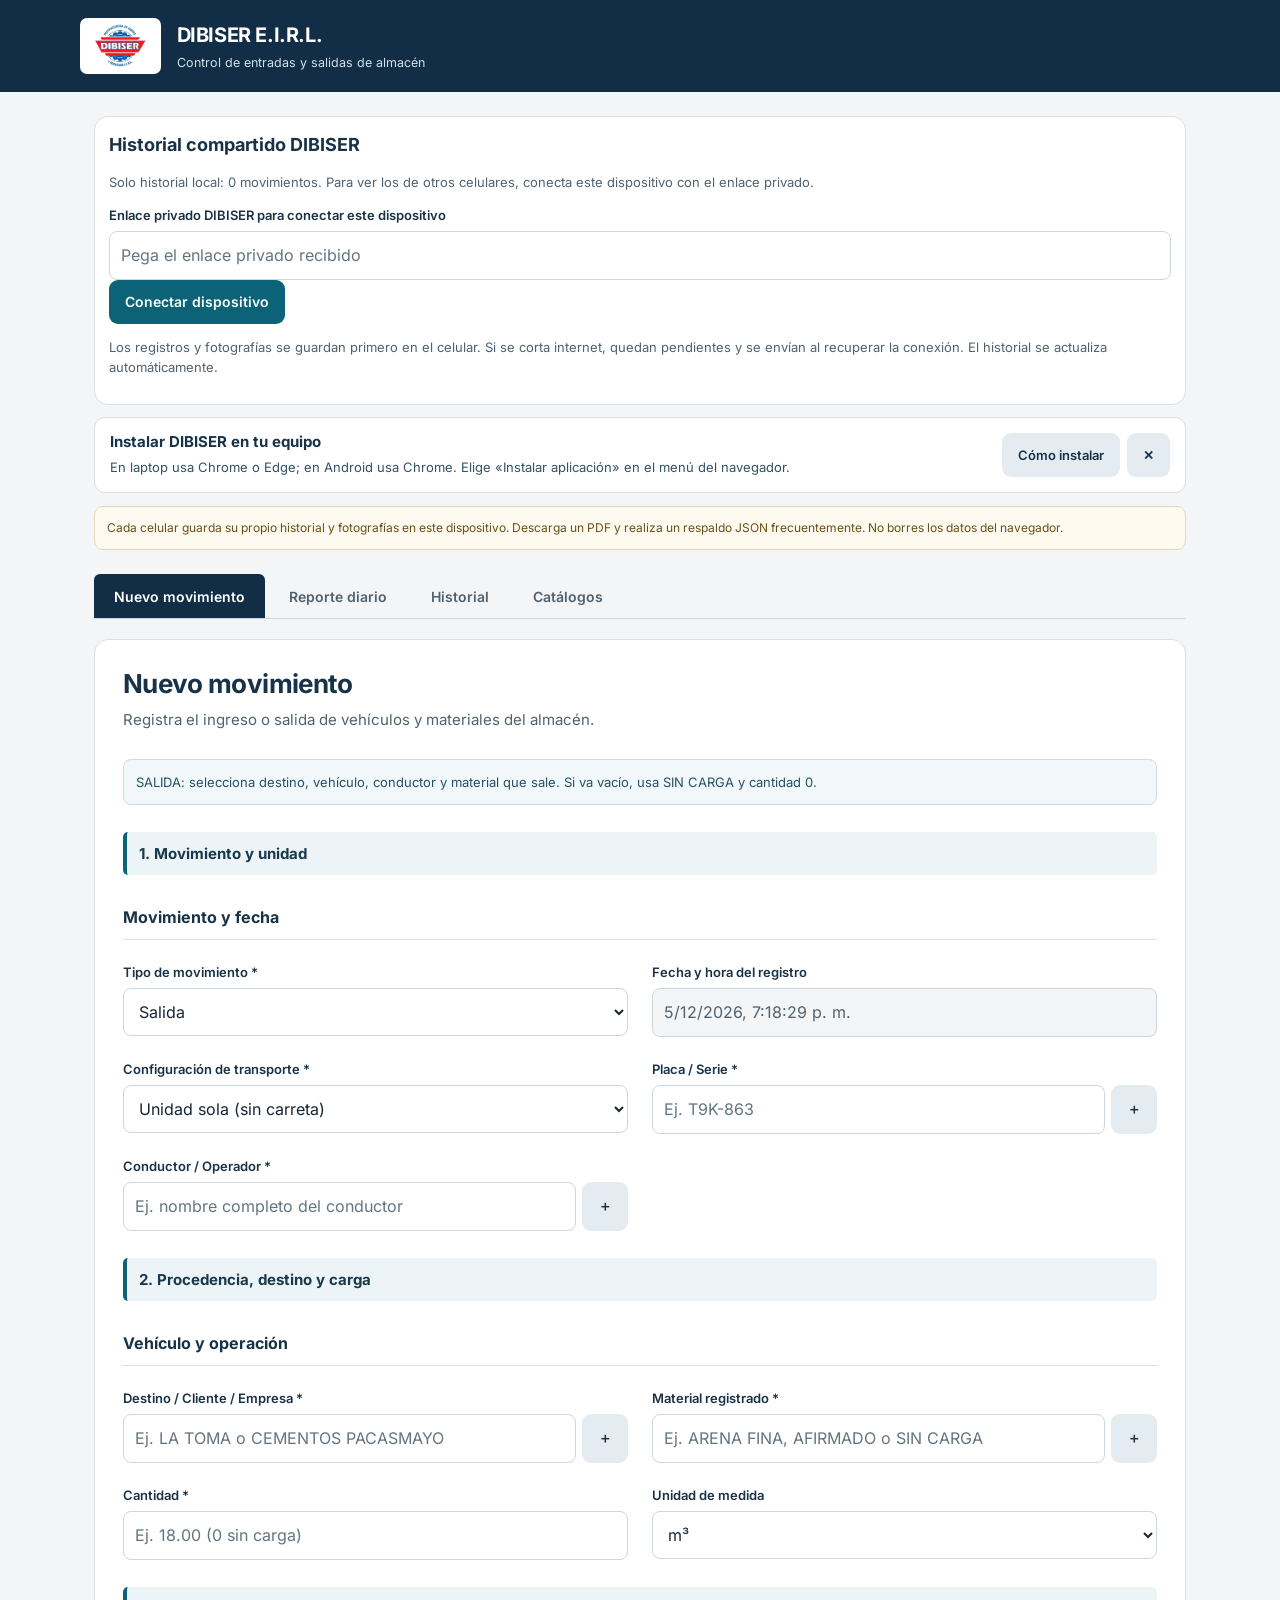
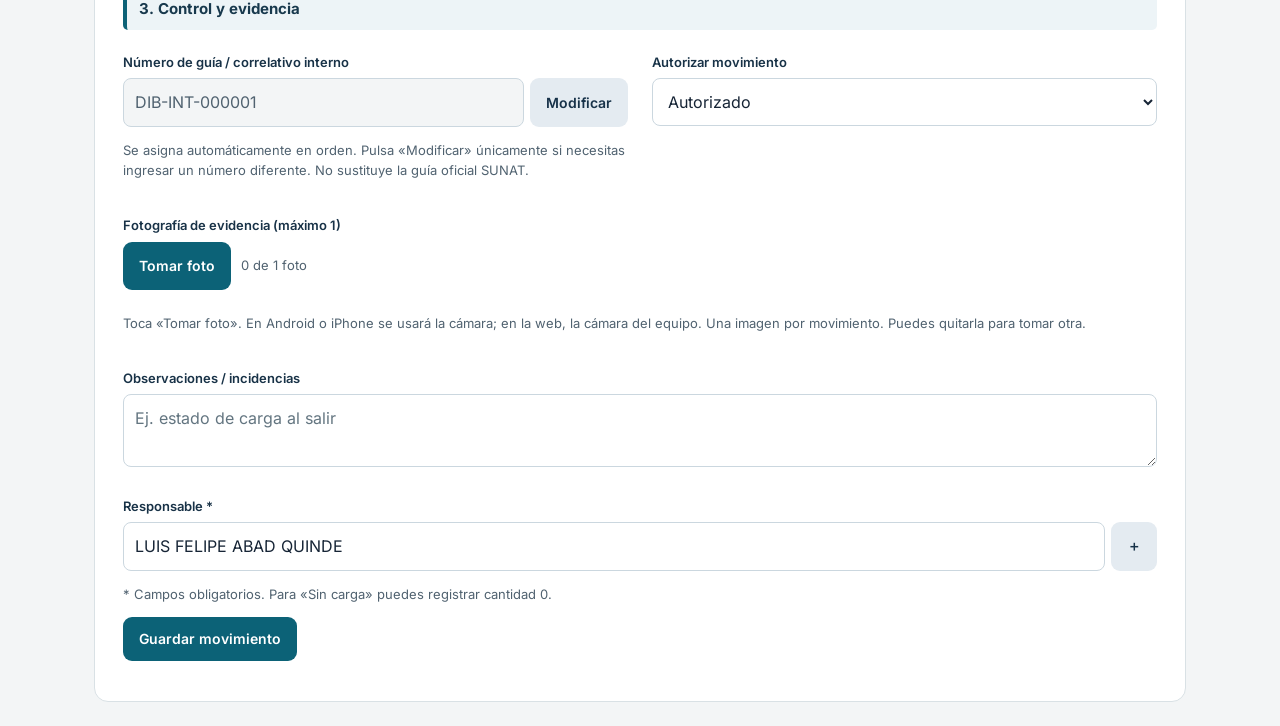
==== commit d1aca519: "DIBISER v59: placeholders y secciones guiadas, catálogo compartido sin tocar movimientos" ====
--- a/almacen/dibiser_almacen/index.html
+++ b/almacen/dibiser_almacen/index.html
@@ -1,4 +1,4 @@
-<!doctype html><html lang="es"><head><meta charset="utf-8"><meta name="viewport" content="width=device-width,initial-scale=1"><title>DIBISER · Control de almacén</title><meta name="theme-color" content="#112e46"><meta name="dibiser-version" content="20261110-v58-tabla-dos-columnas"><meta name="mobile-web-app-capable" content="yes"><meta name="apple-mobile-web-app-capable" content="yes"><meta name="apple-mobile-web-app-status-bar-style" content="default"><meta name="apple-mobile-web-app-title" content="DIBISER Almacén"><meta name="description" content="Control de ingresos, salidas, fotografías y reportes diarios de almacén DIBISER."><link rel="manifest" href="manifest.webmanifest"><link rel="apple-touch-icon" href="icons/icon-180.png"><link rel="icon" type="image/png" sizes="192x192" href="icons/icon-192.png"><style>
+<!doctype html><html lang="es"><head><meta charset="utf-8"><meta name="viewport" content="width=device-width,initial-scale=1"><title>DIBISER · Control de almacén</title><meta name="theme-color" content="#112e46"><meta name="dibiser-version" content="20261111-v59-inteligente"><meta name="mobile-web-app-capable" content="yes"><meta name="apple-mobile-web-app-capable" content="yes"><meta name="apple-mobile-web-app-status-bar-style" content="default"><meta name="apple-mobile-web-app-title" content="DIBISER Almacén"><meta name="description" content="Control de ingresos, salidas, fotografías y reportes diarios de almacén DIBISER."><link rel="manifest" href="manifest.webmanifest"><link rel="apple-touch-icon" href="icons/icon-180.png"><link rel="icon" type="image/png" sizes="192x192" href="icons/icon-192.png"><style>
 :root{font-family:system-ui,Segoe UI,Arial;color:#172536;background:#f2f5f8}*{box-sizing:border-box}body{margin:0}.top{background:#112e46;color:white;padding:14px 22px;display:flex;align-items:center;gap:15px}.top img{height:56px;width:auto;max-width:110px;object-fit:contain;display:block;background:white;border-radius:7px;padding:4px;flex-shrink:0}.top strong{font-size:20px}.top small{display:block;color:#d3e0e8}.wrap{max-width:1120px;margin:22px auto;padding:0 14px}.tabs{display:flex;gap:8px;flex-wrap:wrap;margin-bottom:18px}button{cursor:pointer;border:0;border-radius:9px;padding:11px 16px;font-weight:650;background:#e4ebf1;color:#173249}.tabs button.active,.primary{background:#0c6277;color:white}.card{background:white;border:1px solid #dfe6ec;border-radius:14px;padding:20px;margin-bottom:16px;box-shadow:0 3px 13px #17324909}h2{margin:0 0 17px;font-size:21px}h3{margin:5px 0 13px}.grid{display:grid;grid-template-columns:repeat(2,minmax(0,1fr));gap:15px}.field{min-width:0;position:relative}label{display:block;font-size:13px;font-weight:700;margin-bottom:6px}input,select,textarea{width:100%;border:1px solid #cbd7df;border-radius:8px;padding:11px;font:inherit;background:white;color:#172536}textarea{min-height:76px}.combo{display:flex;gap:6px}.combo input{min-width:0}.combo button{flex-shrink:0}.menu{position:absolute;z-index:5;top:100%;left:0;right:0;background:white;border:1px solid #b9cbd5;border-radius:8px;max-height:190px;overflow:auto;box-shadow:0 7px 20px #0002}.menu button{display:block;width:100%;text-align:left;border-radius:0;background:white;font-weight:400}.menu button:hover{background:#e9f5f7}.muted{color:#667787;font-size:13px}.small{font-size:12px}.row{display:flex;align-items:center;gap:10px;flex-wrap:wrap}.grow{flex:1}.stats{display:grid;grid-template-columns:repeat(4,1fr);gap:10px;margin:15px 0}.stat{background:#eaf1f5;padding:15px;border-radius:10px}.stat b{display:block;font-size:25px}.stat span{font-size:12px;color:#526a7b}table{width:100%;border-collapse:collapse;font-size:13px}th,td{text-align:left;border-bottom:1px solid #e0e7ed;padding:10px 7px;vertical-align:top}th{background:#f3f7f9}.scroll{overflow-x:auto}.hidden{display:none!important}.note{background:#fff8df;border:1px solid #f0db8d;padding:12px;border-radius:9px;font-size:13px}.photo{display:flex;gap:10px;flex-wrap:wrap}.photo img{width:96px;height:82px;object-fit:cover;border-radius:8px}.actions{display:flex;gap:8px;flex-wrap:wrap}.danger{background:#fbe9e9;color:#9e2525}.fixed{background:#edf3f5;padding:12px;border-radius:8px}.chip{display:inline-block;background:#e7f2f5;border-radius:7px;padding:4px 8px}.full{grid-column:1/-1}@media(max-width:650px){.grid{grid-template-columns:1fr}.stats{grid-template-columns:repeat(2,1fr)}.top strong{font-size:16px}.card{padding:14px}}@media print{.top,.tabs,.no-print,.note{display:none!important}body{background:white}.wrap{margin:0;max-width:none}.card{border:0;box-shadow:none;padding:0}#report{display:block!important}#report .report-head{display:block!important}#form,#history,#catalogs{display:none!important}table{font-size:10px}th,td{padding:5px}.printphotos img{width:160px;max-height:120px;object-fit:contain}.stats{grid-template-columns:repeat(4,1fr)}}
 .install-box{display:flex;align-items:center;gap:12px;flex-wrap:wrap;background:#e6f4f6;border:1px solid #b9d9df;padding:12px 15px;border-radius:11px;margin-bottom:13px}.install-box p{margin:3px 0}.install-box .install-actions{margin-left:auto;display:flex;gap:7px;flex-wrap:wrap}.install-help{font-size:13px;color:#325364}.install-box button{font-size:13px}.install-box[hidden]{display:none!important}@media print{.install-box{display:none!important}}
 
@@ -12,13 +12,18 @@
 .mini-sync:hover{background:#d2e4ee}
 .mini-sync.hidden,#sharedPanel.hidden,#localStorageNotice.hidden{display:none!important}
 @media(max-width:600px){.top{gap:10px;padding:12px 14px}.top img{height:48px;max-width:70px}.top-brand{flex-basis:115px}.top strong{font-size:17px}.top small{font-size:11px}.mini-sync{font-size:12px;padding:8px 10px}}
-</style><link rel="stylesheet" href="professional.css?v=20261110-v58-tabla-dos-columnas"><link rel="stylesheet" href="motion.css?v=20261110-v58-tabla-dos-columnas"></head><body><header class="top"><img src="logo.jpeg" alt="Logo DIBISER"><div class="top-brand"><strong>DIBISER E.I.R.L.</strong><small>Control de entradas y salidas de almacén</small></div><div class="top-actions no-print"><button type="button" id="sharedRefresh" class="mini-sync hidden" title="Actualizar el historial compartido">Actualizar ahora</button></div></header><main class="wrap"><section class="card no-print" id="sharedPanel" style="margin:12px 0;padding:14px"><h3 style="margin-top:0">Historial compartido DIBISER</h3>
+
+.form-section-heading{grid-column:1/-1;color:#18394d;font-weight:750;font-size:15px;background:#edf4f7;padding:10px 12px;border-left:4px solid #0c6277;border-radius:5px;margin-top:5px}
+.form-context-help{background:#f2f8fa;border:1px solid #c9dde6;border-radius:8px;padding:12px;color:#255167;font-size:13px;margin:10px 0 22px}
+.menu button .smart-hint{color:#647a88;font-weight:500;display:block;margin-top:2px;font-size:11px}
+input::placeholder,textarea::placeholder{color:#8596a4;opacity:1}
+</style><link rel="stylesheet" href="professional.css?v=20261111-v59-inteligente"><link rel="stylesheet" href="motion.css?v=20261111-v59-inteligente"></head><body><header class="top"><img src="logo.jpeg" alt="Logo DIBISER"><div class="top-brand"><strong>DIBISER E.I.R.L.</strong><small>Control de entradas y salidas de almacén</small></div><div class="top-actions no-print"><button type="button" id="sharedRefresh" class="mini-sync hidden" title="Actualizar el historial compartido">Actualizar ahora</button></div></header><main class="wrap"><section class="card no-print" id="sharedPanel" style="margin:12px 0;padding:14px"><h3 style="margin-top:0">Historial compartido DIBISER</h3>
 <p id="sharedStatus" class="muted" role="status">Buscando conexión. Los movimientos de este celular se conservan.</p>
 <div id="sharedAccess" class="field"><label for="sharedLink">Enlace privado DIBISER para conectar este dispositivo</label>
 <input id="sharedLink" type="password" autocomplete="off" placeholder="Pega el enlace privado recibido">
 <div class="actions"><button type="button" class="primary" id="sharedConnect">Conectar dispositivo</button></div></div>
 <p class="muted">Los registros y fotografías se guardan primero en el celular. Si se corta internet, quedan pendientes y se envían al recuperar la conexión. El historial se actualiza automáticamente.</p></section><div class="install-box no-print" id="installBox"><div class="grow"><strong>Instalar DIBISER en tu equipo</strong><p class="install-help" id="installHelp">Puedes abrir esta aplicación desde tu pantalla de inicio.</p></div><div class="install-actions"><button class="primary hidden" id="installBtn" type="button">Instalar aplicación</button><button type="button" id="installInfoBtn">Cómo instalar</button><button type="button" id="installDismiss" aria-label="Ocultar aviso">✕</button></div></div><div class="note no-print" id="localStorageNotice">Cada celular guarda su propio historial y fotografías en este dispositivo. Descarga un PDF y realiza un respaldo JSON frecuentemente. No borres los datos del navegador.</div><nav class="tabs no-print"><button class="active" data-tab="form">Nuevo movimiento</button><button data-tab="report">Reporte diario</button><button data-tab="history">Historial</button><button data-tab="catalogs">Catálogos</button></nav>
-<div class="feedback-slot no-print"><p id="appFeedback" role="status" aria-live="polite" class="app-feedback"></p></div><div class="page-stage"><section id="form" class="card"><h2 id="movementFormTitle">Nuevo movimiento</h2><p class="intro" id="movementFormIntro">Registra el ingreso o salida de vehículos y materiales del almacén.</p><div id="editingNotice" class="card hidden no-print" style="margin:12px 0;padding:12px;border:1px solid #b6c8d9"><strong>Modificando un movimiento existente</strong><p id="editingNoticeInfo" class="muted"></p><button type="button" id="cancelarEdicion" class="primary">Cancelar edición</button></div><form id="movementForm"><div class="grid"><div class="field"><label>Tipo de movimiento *</label><select id="tipo" required><option>Entrada</option><option selected>Salida</option></select></div><div class="field"><label>Fecha y hora del registro</label><input id="timestamp" readonly></div><div class="field" id="campoCliente" data-combo="clientes"><label>Cliente / Empresa / Destino *</label><div class="combo"><input id="clientes" autocomplete="off" placeholder="Escribe para buscar..." required><button type="button" class="add" title="Agregar a catálogo">＋</button></div><div class="menu hidden"></div></div><div class="field" data-combo="conductores"><label>Conductor / Operador *</label><div class="combo"><input id="conductores" autocomplete="off" placeholder="Escribe para buscar..." required><button type="button" class="add" title="Agregar a catálogo">＋</button></div><div class="menu hidden"></div></div><div class="field"><label>Configuración de transporte *</label><select id="configTransporte"><option value="Unidad sola">Unidad sola (sin carreta)</option><option value="Con carreta">Unidad con carreta / tolvón</option><option value="Con cama baja">Unidad con cama baja</option><option value="Trabajo / servicio" id="opcionServicio">Unidad por trabajo / servicio</option></select></div><div class="field" data-combo="placas"><label>Placa / Serie *</label><div class="combo"><input id="placas" autocomplete="off" placeholder="Escribe para buscar..." required><button type="button" class="add" title="Agregar a catálogo">＋</button></div><div class="menu hidden"></div></div><div class="field hidden" id="campoCarreta" data-combo="carretas"><label>Carreta / Tolvón *</label><div class="combo"><input id="carretas" autocomplete="off" placeholder="Buscar o añadir placa de carreta..."><button type="button" class="add" title="Añadir carreta">＋</button></div><div class="menu hidden"></div></div><div class="field hidden" id="campoCamaBaja" data-combo="camasBajas"><label>Cama baja *</label><div class="combo"><input id="camasBajas" autocomplete="off" placeholder="Buscar o añadir cama baja..."><button type="button" class="add" title="Añadir cama baja">＋</button></div><div class="menu hidden"></div></div><div class="field" id="campoMaterial" data-combo="materiales"><label>Material registrado *</label><div class="combo"><input id="materiales" autocomplete="off" placeholder="Escribe para buscar..." required><button type="button" class="add" title="Agregar a catálogo">＋</button></div><div class="menu hidden"></div></div><div class="field hidden" id="campoMaquinariaTransportada" data-combo="maquinarias"><label>Maquinaria registrada (transportada) *</label><div class="combo"><input id="maquinarias" autocomplete="off" placeholder="Buscar o añadir maquinaria..."><button type="button" class="add" title="Añadir maquinaria">＋</button></div><div class="menu hidden"></div></div><div class="field" id="campoTrabajo" data-combo="trabajos"><label>Trabajo / motivo de salida *</label><div class="combo"><input id="trabajos" autocomplete="off" placeholder="Buscar o añadir trabajo realizado..."><button type="button" class="add" title="Añadir nuevo trabajo al catálogo">＋</button></div><div class="menu hidden"></div></div><div class="field" id="campoCantidad"><label>Cantidad *</label><input id="cantidad" type="number" min="0" step="0.01" required placeholder="Ej. 17"></div><div class="field" id="campoUnidad"><label>Unidad de medida</label><select id="unidad"><option>m³</option><option>TN</option><option>Viaje</option><option>Unidad</option><option>Litros</option><option>Galones</option></select></div><div class="field"><label>Número de guía / correlativo interno</label><div class="combo"><input id="guias" readonly aria-readonly="true" placeholder="Generando correlativo..." autocomplete="off"><button type="button" id="modificarGuia" title="Modificar número de guía">Modificar</button></div><p class="muted">Se asigna automáticamente en orden. Pulsa «Modificar» únicamente si necesitas ingresar un número diferente. No sustituye la guía oficial SUNAT.</p></div><div class="field"><label>Autorizar movimiento</label><select id="autorizacion"><option>Autorizado</option><option>Pendiente</option><option>No aplica</option></select></div><div class="field full"><label>Fotografía de evidencia (máximo 1)</label><div class="camera-actions"><button type="button" class="primary" id="openCamera">Tomar foto</button><span class="muted" id="photoCount">0 de 1 foto</span></div><input id="cameraFallback" type="file" accept="image/*" capture="environment" class="hidden" aria-label="Abrir cámara del celular"><div id="preview" class="photo" style="margin-top:10px"></div><p class="muted">Toca «Tomar foto». En Android o iPhone se usará la cámara; en la web, la cámara del equipo. Una imagen por movimiento. Puedes quitarla para tomar otra.</p></div><div class="field full"><label>Observaciones / incidencias</label><textarea id="observaciones" placeholder="Estado de la carga, observaciones..."></textarea></div><div class="field full" data-combo="responsables"><label>Responsable *</label><div class="combo"><input id="responsables" autocomplete="off" placeholder="Buscar o agregar responsable..." value="LUIS FELIPE ABAD QUINDE" required><button type="button" class="add" title="Añadir responsable">＋</button></div><div class="menu hidden"></div></div></div><p class="muted">* Campos obligatorios. Para «Sin carga» puedes registrar cantidad 0.</p><button class="primary" type="submit" id="saveMovementButton">Guardar movimiento</button><span id="msg" role="status"></span></form></section>
+<div class="feedback-slot no-print"><p id="appFeedback" role="status" aria-live="polite" class="app-feedback"></p></div><div class="page-stage"><section id="form" class="card"><h2 id="movementFormTitle">Nuevo movimiento</h2><p class="intro" id="movementFormIntro">Registra el ingreso o salida de vehículos y materiales del almacén.</p><div id="editingNotice" class="card hidden no-print" style="margin:12px 0;padding:12px;border:1px solid #b6c8d9"><strong>Modificando un movimiento existente</strong><p id="editingNoticeInfo" class="muted"></p><button type="button" id="cancelarEdicion" class="primary">Cancelar edición</button></div><form id="movementForm"><p id="formContextHelp" class="form-context-help" role="note">Selecciona el tipo de movimiento para ver indicaciones de llenado.</p><div class="grid"><div class="field"><label>Tipo de movimiento *</label><select id="tipo" required><option>Entrada</option><option selected>Salida</option></select></div><div class="field"><label>Fecha y hora del registro</label><input id="timestamp" readonly></div><div class="field" id="campoCliente" data-combo="clientes"><label>Cliente / Empresa / Destino *</label><div class="combo"><input id="clientes" autocomplete="off" placeholder="Escribe para buscar..." required><button type="button" class="add" title="Agregar a catálogo">＋</button></div><div class="menu hidden"></div></div><div class="field" data-combo="conductores"><label>Conductor / Operador *</label><div class="combo"><input id="conductores" autocomplete="off" placeholder="Escribe para buscar..." required><button type="button" class="add" title="Agregar a catálogo">＋</button></div><div class="menu hidden"></div></div><div class="field"><label>Configuración de transporte *</label><select id="configTransporte"><option value="Unidad sola">Unidad sola (sin carreta)</option><option value="Con carreta">Unidad con carreta / tolvón</option><option value="Con cama baja">Unidad con cama baja</option><option value="Trabajo / servicio" id="opcionServicio">Unidad por trabajo / servicio</option></select></div><div class="field" data-combo="placas"><label>Placa / Serie *</label><div class="combo"><input id="placas" autocomplete="off" placeholder="Escribe para buscar..." required><button type="button" class="add" title="Agregar a catálogo">＋</button></div><div class="menu hidden"></div></div><div class="field hidden" id="campoCarreta" data-combo="carretas"><label>Carreta / Tolvón *</label><div class="combo"><input id="carretas" autocomplete="off" placeholder="Buscar o añadir placa de carreta..."><button type="button" class="add" title="Añadir carreta">＋</button></div><div class="menu hidden"></div></div><div class="field hidden" id="campoCamaBaja" data-combo="camasBajas"><label>Cama baja *</label><div class="combo"><input id="camasBajas" autocomplete="off" placeholder="Buscar o añadir cama baja..."><button type="button" class="add" title="Añadir cama baja">＋</button></div><div class="menu hidden"></div></div><div class="field" id="campoMaterial" data-combo="materiales"><label>Material registrado *</label><div class="combo"><input id="materiales" autocomplete="off" placeholder="Escribe para buscar..." required><button type="button" class="add" title="Agregar a catálogo">＋</button></div><div class="menu hidden"></div></div><div class="field hidden" id="campoMaquinariaTransportada" data-combo="maquinarias"><label>Maquinaria registrada (transportada) *</label><div class="combo"><input id="maquinarias" autocomplete="off" placeholder="Buscar o añadir maquinaria..."><button type="button" class="add" title="Añadir maquinaria">＋</button></div><div class="menu hidden"></div></div><div class="field" id="campoTrabajo" data-combo="trabajos"><label>Trabajo / motivo de salida *</label><div class="combo"><input id="trabajos" autocomplete="off" placeholder="Buscar o añadir trabajo realizado..."><button type="button" class="add" title="Añadir nuevo trabajo al catálogo">＋</button></div><div class="menu hidden"></div></div><div class="field" id="campoCantidad"><label>Cantidad *</label><input id="cantidad" type="number" min="0" step="0.01" required placeholder="Ej. 17"></div><div class="field" id="campoUnidad"><label>Unidad de medida</label><select id="unidad"><option>m³</option><option>TN</option><option>Viaje</option><option>Unidad</option><option>Litros</option><option>Galones</option></select></div><div class="field"><label>Número de guía / correlativo interno</label><div class="combo"><input id="guias" readonly aria-readonly="true" placeholder="Generando correlativo..." autocomplete="off"><button type="button" id="modificarGuia" title="Modificar número de guía">Modificar</button></div><p class="muted">Se asigna automáticamente en orden. Pulsa «Modificar» únicamente si necesitas ingresar un número diferente. No sustituye la guía oficial SUNAT.</p></div><div class="field"><label>Autorizar movimiento</label><select id="autorizacion"><option>Autorizado</option><option>Pendiente</option><option>No aplica</option></select></div><div class="field full"><label>Fotografía de evidencia (máximo 1)</label><div class="camera-actions"><button type="button" class="primary" id="openCamera">Tomar foto</button><span class="muted" id="photoCount">0 de 1 foto</span></div><input id="cameraFallback" type="file" accept="image/*" capture="environment" class="hidden" aria-label="Abrir cámara del celular"><div id="preview" class="photo" style="margin-top:10px"></div><p class="muted">Toca «Tomar foto». En Android o iPhone se usará la cámara; en la web, la cámara del equipo. Una imagen por movimiento. Puedes quitarla para tomar otra.</p></div><div class="field full"><label>Observaciones / incidencias</label><textarea id="observaciones" placeholder="Estado de la carga, observaciones..."></textarea></div><div class="field full" data-combo="responsables"><label>Responsable *</label><div class="combo"><input id="responsables" autocomplete="off" placeholder="Buscar o agregar responsable..." value="LUIS FELIPE ABAD QUINDE" required><button type="button" class="add" title="Añadir responsable">＋</button></div><div class="menu hidden"></div></div></div><p class="muted">* Campos obligatorios. Para «Sin carga» puedes registrar cantidad 0.</p><button class="primary" type="submit" id="saveMovementButton">Guardar movimiento</button><span id="msg" role="status"></span></form></section>
 <section id="report" class="card hidden"><div class="report-head"><img src="logo.jpeg" alt="DIBISER" width="64"><h2 style="text-align:center">DIBISER E.I.R.L.</h2><h3 style="text-align:center">REPORTE DIARIO DE ENTRADAS Y SALIDAS</h3><p style="text-align:center">Fecha: <b id="printedDate"></b></p></div><div class="row no-print"><div class="field"><label>Fecha del reporte</label><input id="reportDate" type="date"></div><div class="actions"><button class="primary" id="pdf" type="button">Descargar reporte PDF</button><button id="excel" type="button">Descargar Excel (.xlsx)</button></div></div><p id="pdfStatus" class="muted no-print" role="status"></p><div class="stats"><div class="stat"><b id="total">0</b><span>Movimientos</span></div><div class="stat"><b id="entries">0</b><span>Entradas</span></div><div class="stat"><b id="exits">0</b><span>Salidas</span></div><div class="stat"><b id="volume">0</b><span>Volumen (m³)</span></div></div><div class="scroll"><table><thead><tr><th>Hora</th><th>Placa</th><th>Movimiento</th><th>Cliente / destino</th><th>Conductor</th><th>Material</th><th>Cantidad</th><th>Guía</th></tr></thead><tbody id="reportRows"></tbody></table></div><h3>Totales por material y unidad</h3><div id="totalsByMaterial"></div><h3>Evidencias fotográficas</h3><div id="reportPhotos" class="printphotos"></div></section>
 <section id="history" class="card hidden"><h2>Historial de movimientos</h2><div class="grid no-print"><div class="field"><label>Buscar placa, cliente, conductor, material o código</label><input id="search" placeholder="Buscar..." autocomplete="off"></div><div class="field"><label>Movimiento</label><select id="filter"><option>Todos</option><option>Entrada</option><option>Salida</option></select></div><div class="field"><label>Desde</label><input id="from" type="date"></div><div class="field"><label>Hasta</label><input id="to" type="date"></div></div><p class="muted">Selecciona un movimiento para ver todos sus datos y fotografías.</p><div class="actions no-print"><button type="button" id="historyReload" class="primary">Actualizar historial</button><button type="button" id="historyClearFilters">Mostrar todos (quitar filtros)</button></div>
 <div class="actions no-print" style="margin:10px 0;align-items:center">
@@ -27,4 +32,4 @@
 <button type="button" id="deleteSelected" style="background:#9f2630;color:#fff" disabled>Eliminar seleccionados (0)</button>
 </div><p class="muted" id="historySyncStatus" role="status">Mostrando registros de este celular.</p><div class="scroll"><table><thead><tr><th><input type="checkbox" id="selectVisible" aria-label="Seleccionar todos los movimientos visibles"></th><th>Código</th><th>Fecha / hora</th><th>Tipo</th><th>Placa</th><th>Cliente</th><th>Conductor</th><th>Material</th><th>Cantidad</th><th>Detalle</th></tr></thead><tbody id="historyRows"></tbody></table></div><div id="detail"></div></section>
 <section id="catalogs" class="card hidden"><h2>Administración de catálogos</h2><p class="muted">Clientes, conductores, placas y materiales se pueden agregar desde el formulario o aquí. Las listas iniciales provienen de tu archivo de Excel.</p><div class="grid"><div class="field"><label>Catálogo</label><select id="catalogType"><option value="clientes">Clientes / empresas / destinos</option><option value="conductores">Conductores / operadores</option><option value="placas">Placas / series</option><option value="materiales">Agregados / materiales</option><option value="carretas">Carretas / tolvones</option><option value="camasBajas">Camas bajas</option><option value="maquinarias">Maquinarias transportadas</option><option value="responsables">Responsables</option><option value="trabajos">Trabajos / motivos de salida</option><option value="guias">Guías / correlativos internos</option></select></div><div class="field"><label>Nuevo elemento</label><div class="combo"><input id="catalogNew" placeholder="Escribe el nombre"><button id="catalogAdd" class="primary">Agregar</button></div></div></div><div class="field"><label>Buscar en catálogo</label><input id="catalogSearch" placeholder="Filtrar lista..."></div><div id="catalogList" class="scroll"></div><hr><h3>Respaldo y recuperación</h3><p class="muted">El respaldo JSON incluye movimientos, catálogos y fotografías. Guárdalo fuera de este dispositivo.</p><div class="actions no-print"><button id="backup" class="primary">Respaldar datos (JSON)</button><button id="restore">Importar respaldo</button><input id="restoreFile" type="file" accept="application/json" class="hidden"></div></section></div></main><div id="cameraModal" class="camera-modal hidden" role="dialog" aria-modal="true" aria-label="Cámara para evidencia"><div class="camera-panel"><div class="camera-header"><b>Evidencia fotográfica</b><button type="button" id="closeCamera" aria-label="Cerrar cámara">✕</button></div><video id="cameraVideo" autoplay playsinline muted></video><p id="cameraStatus" class="muted" role="status">Solicitando acceso a la cámara...</p><div class="camera-controls"><button type="button" class="primary" id="capturePhoto">Capturar foto</button><button type="button" id="switchCamera">↺ Cambiar cámara</button><button type="button" id="cameraNative">Abrir cámara del celular</button></div><span id="cameraCounter" class="muted">0 de 1 foto</span></div></div>
-<script src="cloud.js?v=20261110-v58-tabla-dos-columnas"></script><script src="motion.js?v=20261110-v58-tabla-dos-columnas"></script><script src="app.js?v=20261110-v58-tabla-dos-columnas"></script><script src="vendor/jspdf.umd.min.js"></script><script src="vendor/jspdf.plugin.autotable.min.js"></script><script src="export-xlsx.js?v=20261110-v58-tabla-dos-columnas"></script><script src="sync.js?v=20261110-v58-tabla-dos-columnas"></script><script src="report-pdf.js?v=20261110-v58-tabla-dos-columnas"></script><script src="interface.js?v=20261110-v58-tabla-dos-columnas"></script><script src="pwa.js?v=20261110-v58-tabla-dos-columnas"></script></body></html>
+<script src="cloud.js?v=20261111-v59-inteligente"></script><script src="motion.js?v=20261111-v59-inteligente"></script><script src="app.js?v=20261111-v59-inteligente"></script><script src="vendor/jspdf.umd.min.js"></script><script src="vendor/jspdf.plugin.autotable.min.js"></script><script src="export-xlsx.js?v=20261111-v59-inteligente"></script><script src="sync.js?v=20261111-v59-inteligente"></script><script src="report-pdf.js?v=20261111-v59-inteligente"></script><script src="interface.js?v=20261111-v59-inteligente"></script><script src="pwa.js?v=20261111-v59-inteligente"></script></body></html>
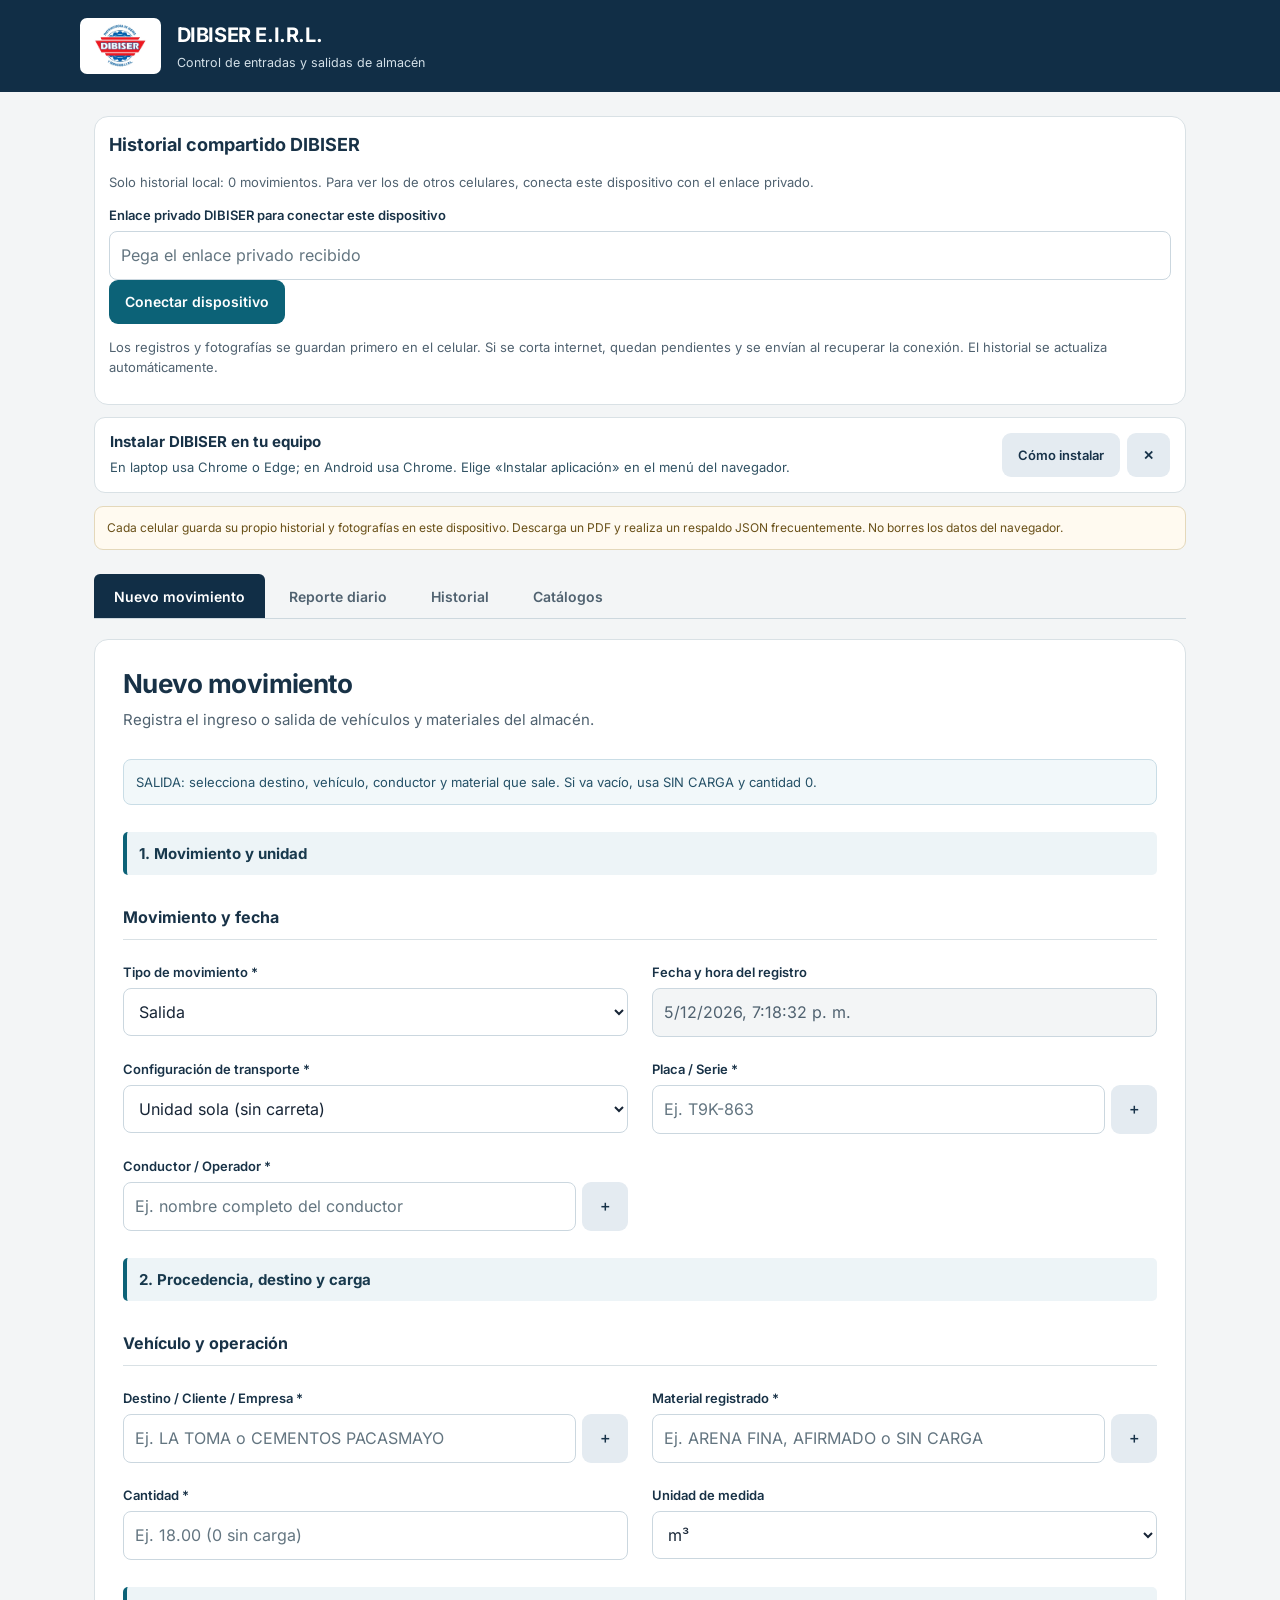
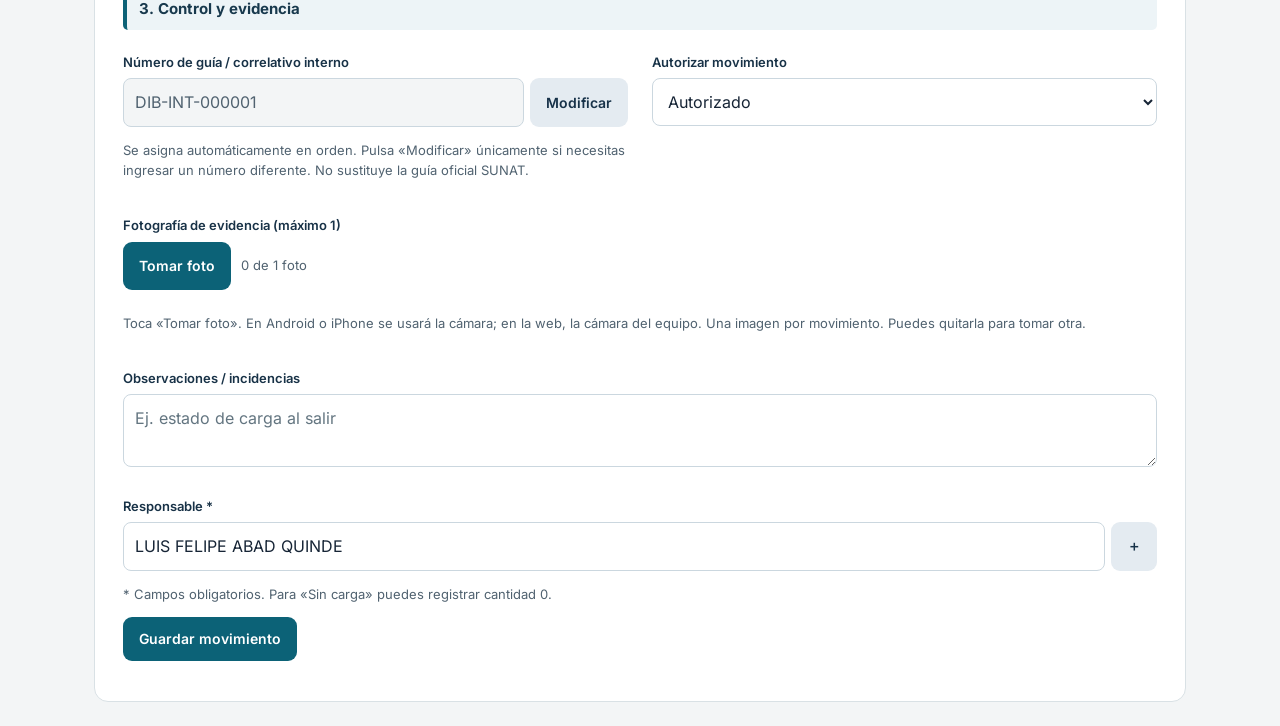
==== commit 89762f5c: "DIBISER v60: completar sugerencias con historial existente y conservar valores originales al editar" ====
--- a/almacen/dibiser_almacen/index.html
+++ b/almacen/dibiser_almacen/index.html
@@ -1,4 +1,4 @@
-<!doctype html><html lang="es"><head><meta charset="utf-8"><meta name="viewport" content="width=device-width,initial-scale=1"><title>DIBISER · Control de almacén</title><meta name="theme-color" content="#112e46"><meta name="dibiser-version" content="20261111-v59-inteligente"><meta name="mobile-web-app-capable" content="yes"><meta name="apple-mobile-web-app-capable" content="yes"><meta name="apple-mobile-web-app-status-bar-style" content="default"><meta name="apple-mobile-web-app-title" content="DIBISER Almacén"><meta name="description" content="Control de ingresos, salidas, fotografías y reportes diarios de almacén DIBISER."><link rel="manifest" href="manifest.webmanifest"><link rel="apple-touch-icon" href="icons/icon-180.png"><link rel="icon" type="image/png" sizes="192x192" href="icons/icon-192.png"><style>
+<!doctype html><html lang="es"><head><meta charset="utf-8"><meta name="viewport" content="width=device-width,initial-scale=1"><title>DIBISER · Control de almacén</title><meta name="theme-color" content="#112e46"><meta name="dibiser-version" content="20261111-v60-registro-inteligente"><meta name="mobile-web-app-capable" content="yes"><meta name="apple-mobile-web-app-capable" content="yes"><meta name="apple-mobile-web-app-status-bar-style" content="default"><meta name="apple-mobile-web-app-title" content="DIBISER Almacén"><meta name="description" content="Control de ingresos, salidas, fotografías y reportes diarios de almacén DIBISER."><link rel="manifest" href="manifest.webmanifest"><link rel="apple-touch-icon" href="icons/icon-180.png"><link rel="icon" type="image/png" sizes="192x192" href="icons/icon-192.png"><style>
 :root{font-family:system-ui,Segoe UI,Arial;color:#172536;background:#f2f5f8}*{box-sizing:border-box}body{margin:0}.top{background:#112e46;color:white;padding:14px 22px;display:flex;align-items:center;gap:15px}.top img{height:56px;width:auto;max-width:110px;object-fit:contain;display:block;background:white;border-radius:7px;padding:4px;flex-shrink:0}.top strong{font-size:20px}.top small{display:block;color:#d3e0e8}.wrap{max-width:1120px;margin:22px auto;padding:0 14px}.tabs{display:flex;gap:8px;flex-wrap:wrap;margin-bottom:18px}button{cursor:pointer;border:0;border-radius:9px;padding:11px 16px;font-weight:650;background:#e4ebf1;color:#173249}.tabs button.active,.primary{background:#0c6277;color:white}.card{background:white;border:1px solid #dfe6ec;border-radius:14px;padding:20px;margin-bottom:16px;box-shadow:0 3px 13px #17324909}h2{margin:0 0 17px;font-size:21px}h3{margin:5px 0 13px}.grid{display:grid;grid-template-columns:repeat(2,minmax(0,1fr));gap:15px}.field{min-width:0;position:relative}label{display:block;font-size:13px;font-weight:700;margin-bottom:6px}input,select,textarea{width:100%;border:1px solid #cbd7df;border-radius:8px;padding:11px;font:inherit;background:white;color:#172536}textarea{min-height:76px}.combo{display:flex;gap:6px}.combo input{min-width:0}.combo button{flex-shrink:0}.menu{position:absolute;z-index:5;top:100%;left:0;right:0;background:white;border:1px solid #b9cbd5;border-radius:8px;max-height:190px;overflow:auto;box-shadow:0 7px 20px #0002}.menu button{display:block;width:100%;text-align:left;border-radius:0;background:white;font-weight:400}.menu button:hover{background:#e9f5f7}.muted{color:#667787;font-size:13px}.small{font-size:12px}.row{display:flex;align-items:center;gap:10px;flex-wrap:wrap}.grow{flex:1}.stats{display:grid;grid-template-columns:repeat(4,1fr);gap:10px;margin:15px 0}.stat{background:#eaf1f5;padding:15px;border-radius:10px}.stat b{display:block;font-size:25px}.stat span{font-size:12px;color:#526a7b}table{width:100%;border-collapse:collapse;font-size:13px}th,td{text-align:left;border-bottom:1px solid #e0e7ed;padding:10px 7px;vertical-align:top}th{background:#f3f7f9}.scroll{overflow-x:auto}.hidden{display:none!important}.note{background:#fff8df;border:1px solid #f0db8d;padding:12px;border-radius:9px;font-size:13px}.photo{display:flex;gap:10px;flex-wrap:wrap}.photo img{width:96px;height:82px;object-fit:cover;border-radius:8px}.actions{display:flex;gap:8px;flex-wrap:wrap}.danger{background:#fbe9e9;color:#9e2525}.fixed{background:#edf3f5;padding:12px;border-radius:8px}.chip{display:inline-block;background:#e7f2f5;border-radius:7px;padding:4px 8px}.full{grid-column:1/-1}@media(max-width:650px){.grid{grid-template-columns:1fr}.stats{grid-template-columns:repeat(2,1fr)}.top strong{font-size:16px}.card{padding:14px}}@media print{.top,.tabs,.no-print,.note{display:none!important}body{background:white}.wrap{margin:0;max-width:none}.card{border:0;box-shadow:none;padding:0}#report{display:block!important}#report .report-head{display:block!important}#form,#history,#catalogs{display:none!important}table{font-size:10px}th,td{padding:5px}.printphotos img{width:160px;max-height:120px;object-fit:contain}.stats{grid-template-columns:repeat(4,1fr)}}
 .install-box{display:flex;align-items:center;gap:12px;flex-wrap:wrap;background:#e6f4f6;border:1px solid #b9d9df;padding:12px 15px;border-radius:11px;margin-bottom:13px}.install-box p{margin:3px 0}.install-box .install-actions{margin-left:auto;display:flex;gap:7px;flex-wrap:wrap}.install-help{font-size:13px;color:#325364}.install-box button{font-size:13px}.install-box[hidden]{display:none!important}@media print{.install-box{display:none!important}}
 
@@ -17,7 +17,7 @@
 .form-context-help{background:#f2f8fa;border:1px solid #c9dde6;border-radius:8px;padding:12px;color:#255167;font-size:13px;margin:10px 0 22px}
 .menu button .smart-hint{color:#647a88;font-weight:500;display:block;margin-top:2px;font-size:11px}
 input::placeholder,textarea::placeholder{color:#8596a4;opacity:1}
-</style><link rel="stylesheet" href="professional.css?v=20261111-v59-inteligente"><link rel="stylesheet" href="motion.css?v=20261111-v59-inteligente"></head><body><header class="top"><img src="logo.jpeg" alt="Logo DIBISER"><div class="top-brand"><strong>DIBISER E.I.R.L.</strong><small>Control de entradas y salidas de almacén</small></div><div class="top-actions no-print"><button type="button" id="sharedRefresh" class="mini-sync hidden" title="Actualizar el historial compartido">Actualizar ahora</button></div></header><main class="wrap"><section class="card no-print" id="sharedPanel" style="margin:12px 0;padding:14px"><h3 style="margin-top:0">Historial compartido DIBISER</h3>
+</style><link rel="stylesheet" href="professional.css?v=20261111-v60-registro-inteligente"><link rel="stylesheet" href="motion.css?v=20261111-v60-registro-inteligente"></head><body><header class="top"><img src="logo.jpeg" alt="Logo DIBISER"><div class="top-brand"><strong>DIBISER E.I.R.L.</strong><small>Control de entradas y salidas de almacén</small></div><div class="top-actions no-print"><button type="button" id="sharedRefresh" class="mini-sync hidden" title="Actualizar el historial compartido">Actualizar ahora</button></div></header><main class="wrap"><section class="card no-print" id="sharedPanel" style="margin:12px 0;padding:14px"><h3 style="margin-top:0">Historial compartido DIBISER</h3>
 <p id="sharedStatus" class="muted" role="status">Buscando conexión. Los movimientos de este celular se conservan.</p>
 <div id="sharedAccess" class="field"><label for="sharedLink">Enlace privado DIBISER para conectar este dispositivo</label>
 <input id="sharedLink" type="password" autocomplete="off" placeholder="Pega el enlace privado recibido">
@@ -32,4 +32,4 @@
 <button type="button" id="deleteSelected" style="background:#9f2630;color:#fff" disabled>Eliminar seleccionados (0)</button>
 </div><p class="muted" id="historySyncStatus" role="status">Mostrando registros de este celular.</p><div class="scroll"><table><thead><tr><th><input type="checkbox" id="selectVisible" aria-label="Seleccionar todos los movimientos visibles"></th><th>Código</th><th>Fecha / hora</th><th>Tipo</th><th>Placa</th><th>Cliente</th><th>Conductor</th><th>Material</th><th>Cantidad</th><th>Detalle</th></tr></thead><tbody id="historyRows"></tbody></table></div><div id="detail"></div></section>
 <section id="catalogs" class="card hidden"><h2>Administración de catálogos</h2><p class="muted">Clientes, conductores, placas y materiales se pueden agregar desde el formulario o aquí. Las listas iniciales provienen de tu archivo de Excel.</p><div class="grid"><div class="field"><label>Catálogo</label><select id="catalogType"><option value="clientes">Clientes / empresas / destinos</option><option value="conductores">Conductores / operadores</option><option value="placas">Placas / series</option><option value="materiales">Agregados / materiales</option><option value="carretas">Carretas / tolvones</option><option value="camasBajas">Camas bajas</option><option value="maquinarias">Maquinarias transportadas</option><option value="responsables">Responsables</option><option value="trabajos">Trabajos / motivos de salida</option><option value="guias">Guías / correlativos internos</option></select></div><div class="field"><label>Nuevo elemento</label><div class="combo"><input id="catalogNew" placeholder="Escribe el nombre"><button id="catalogAdd" class="primary">Agregar</button></div></div></div><div class="field"><label>Buscar en catálogo</label><input id="catalogSearch" placeholder="Filtrar lista..."></div><div id="catalogList" class="scroll"></div><hr><h3>Respaldo y recuperación</h3><p class="muted">El respaldo JSON incluye movimientos, catálogos y fotografías. Guárdalo fuera de este dispositivo.</p><div class="actions no-print"><button id="backup" class="primary">Respaldar datos (JSON)</button><button id="restore">Importar respaldo</button><input id="restoreFile" type="file" accept="application/json" class="hidden"></div></section></div></main><div id="cameraModal" class="camera-modal hidden" role="dialog" aria-modal="true" aria-label="Cámara para evidencia"><div class="camera-panel"><div class="camera-header"><b>Evidencia fotográfica</b><button type="button" id="closeCamera" aria-label="Cerrar cámara">✕</button></div><video id="cameraVideo" autoplay playsinline muted></video><p id="cameraStatus" class="muted" role="status">Solicitando acceso a la cámara...</p><div class="camera-controls"><button type="button" class="primary" id="capturePhoto">Capturar foto</button><button type="button" id="switchCamera">↺ Cambiar cámara</button><button type="button" id="cameraNative">Abrir cámara del celular</button></div><span id="cameraCounter" class="muted">0 de 1 foto</span></div></div>
-<script src="cloud.js?v=20261111-v59-inteligente"></script><script src="motion.js?v=20261111-v59-inteligente"></script><script src="app.js?v=20261111-v59-inteligente"></script><script src="vendor/jspdf.umd.min.js"></script><script src="vendor/jspdf.plugin.autotable.min.js"></script><script src="export-xlsx.js?v=20261111-v59-inteligente"></script><script src="sync.js?v=20261111-v59-inteligente"></script><script src="report-pdf.js?v=20261111-v59-inteligente"></script><script src="interface.js?v=20261111-v59-inteligente"></script><script src="pwa.js?v=20261111-v59-inteligente"></script></body></html>
+<script src="cloud.js?v=20261111-v60-registro-inteligente"></script><script src="motion.js?v=20261111-v60-registro-inteligente"></script><script src="app.js?v=20261111-v60-registro-inteligente"></script><script src="vendor/jspdf.umd.min.js"></script><script src="vendor/jspdf.plugin.autotable.min.js"></script><script src="export-xlsx.js?v=20261111-v60-registro-inteligente"></script><script src="sync.js?v=20261111-v60-registro-inteligente"></script><script src="report-pdf.js?v=20261111-v60-registro-inteligente"></script><script src="interface.js?v=20261111-v60-registro-inteligente"></script><script src="pwa.js?v=20261111-v60-registro-inteligente"></script></body></html>
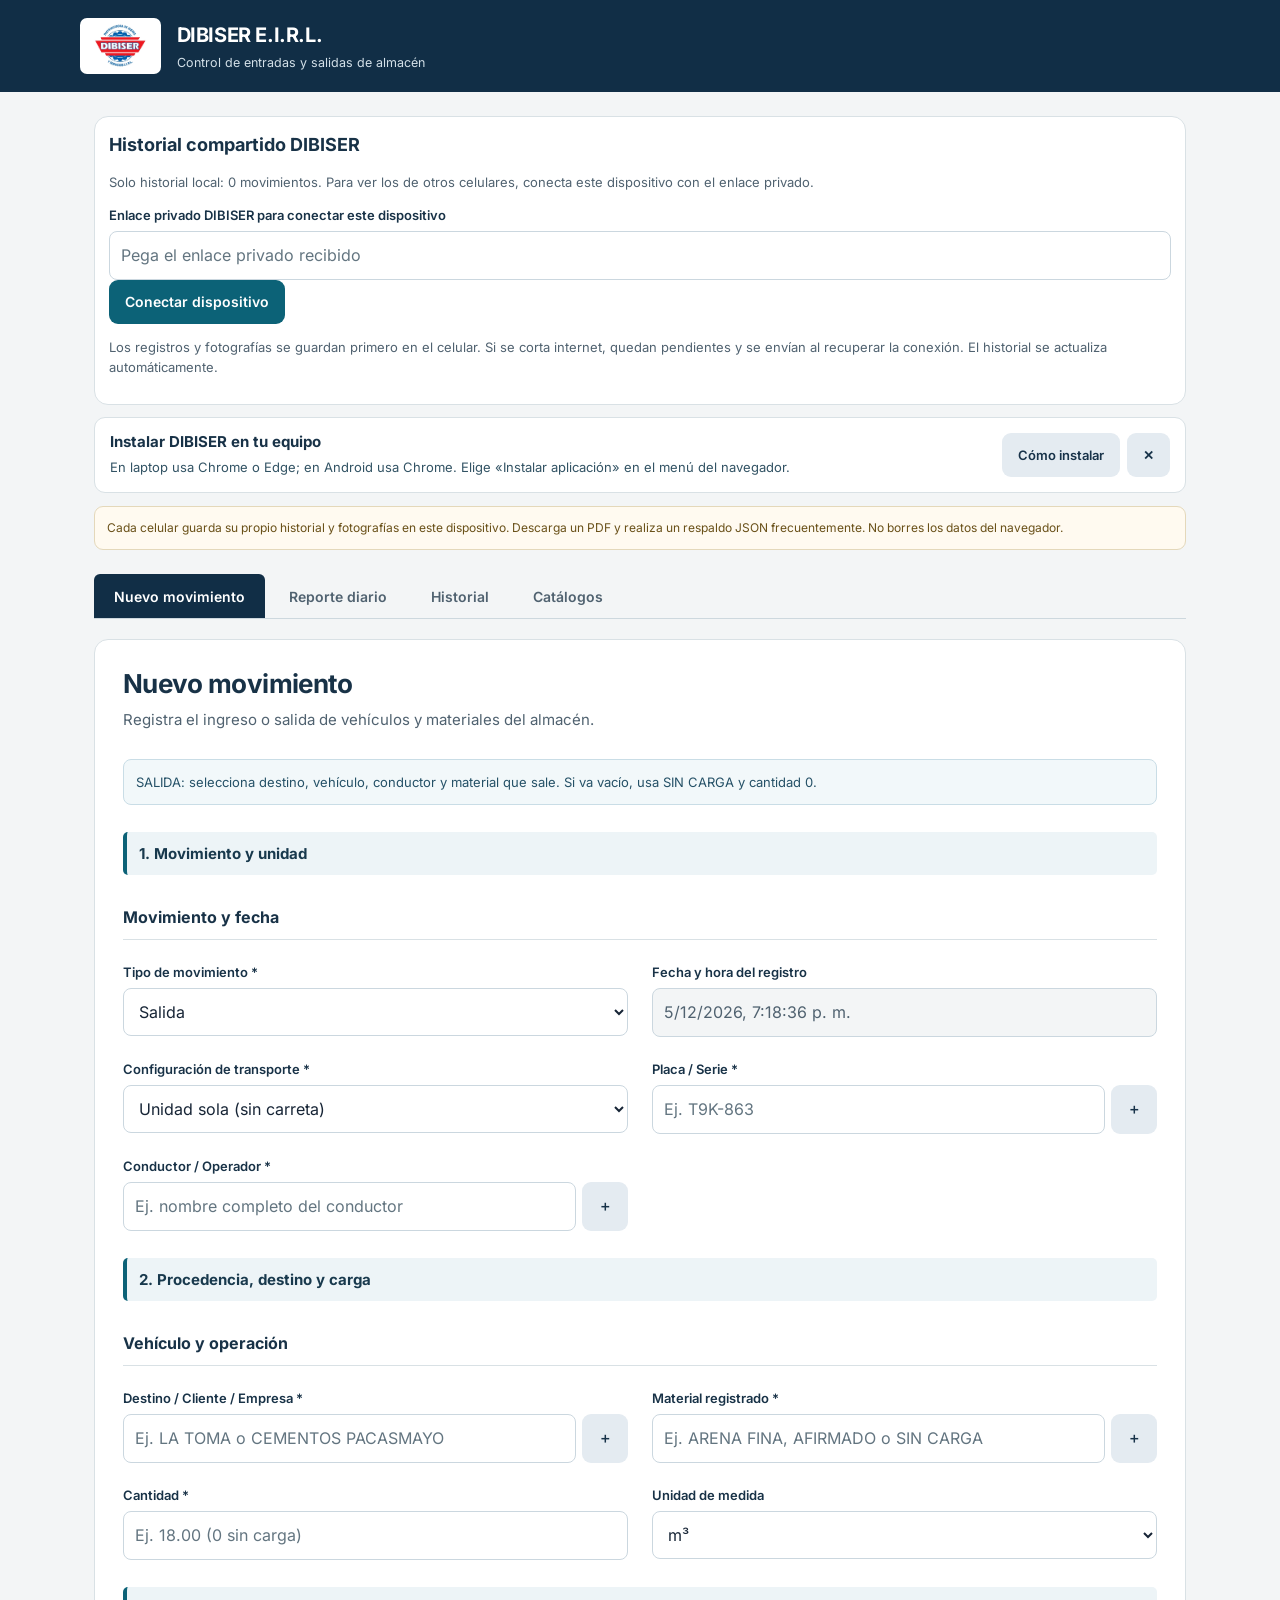
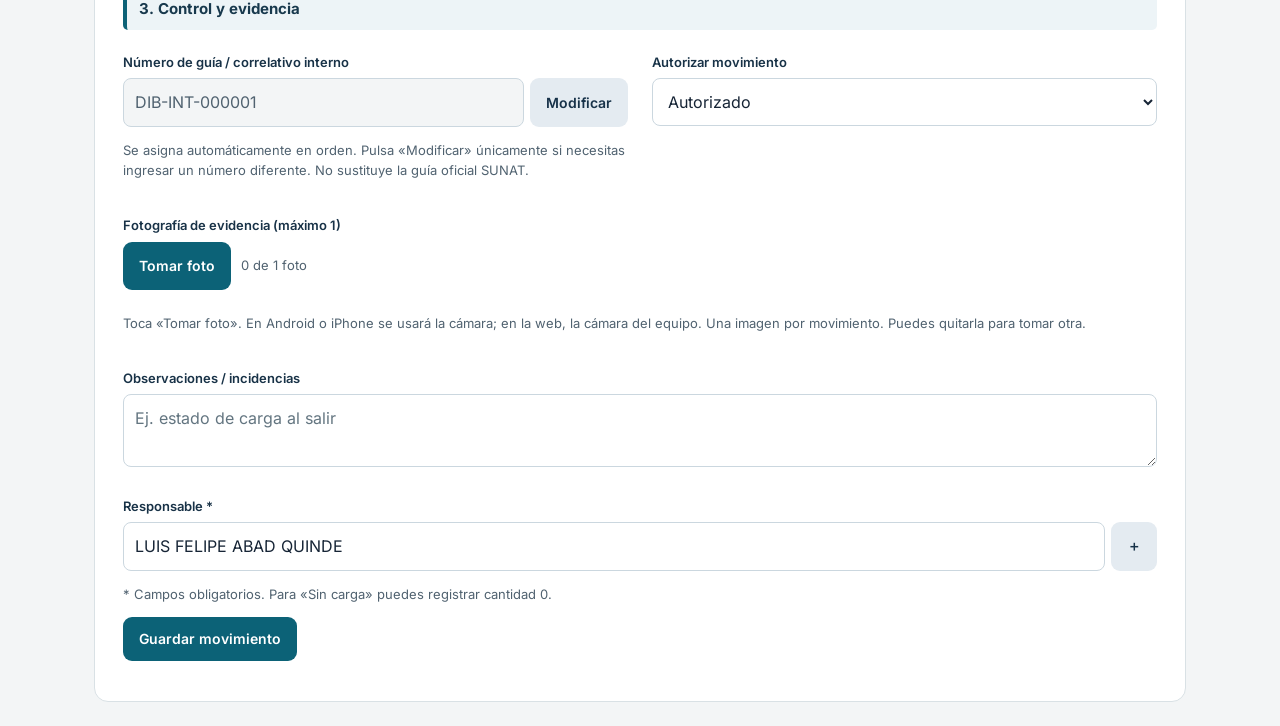
==== commit 2170f2d5: "DIBISER v61: habilitar trabajo/servicio para entradas y salidas, con motivo y reportes correctos" ====
--- a/almacen/dibiser_almacen/index.html
+++ b/almacen/dibiser_almacen/index.html
@@ -1,4 +1,4 @@
-<!doctype html><html lang="es"><head><meta charset="utf-8"><meta name="viewport" content="width=device-width,initial-scale=1"><title>DIBISER · Control de almacén</title><meta name="theme-color" content="#112e46"><meta name="dibiser-version" content="20261111-v60-registro-inteligente"><meta name="mobile-web-app-capable" content="yes"><meta name="apple-mobile-web-app-capable" content="yes"><meta name="apple-mobile-web-app-status-bar-style" content="default"><meta name="apple-mobile-web-app-title" content="DIBISER Almacén"><meta name="description" content="Control de ingresos, salidas, fotografías y reportes diarios de almacén DIBISER."><link rel="manifest" href="manifest.webmanifest"><link rel="apple-touch-icon" href="icons/icon-180.png"><link rel="icon" type="image/png" sizes="192x192" href="icons/icon-192.png"><style>
+<!doctype html><html lang="es"><head><meta charset="utf-8"><meta name="viewport" content="width=device-width,initial-scale=1"><title>DIBISER · Control de almacén</title><meta name="theme-color" content="#112e46"><meta name="dibiser-version" content="20261111-v61-servicio-entrada-salida"><meta name="mobile-web-app-capable" content="yes"><meta name="apple-mobile-web-app-capable" content="yes"><meta name="apple-mobile-web-app-status-bar-style" content="default"><meta name="apple-mobile-web-app-title" content="DIBISER Almacén"><meta name="description" content="Control de ingresos, salidas, fotografías y reportes diarios de almacén DIBISER."><link rel="manifest" href="manifest.webmanifest"><link rel="apple-touch-icon" href="icons/icon-180.png"><link rel="icon" type="image/png" sizes="192x192" href="icons/icon-192.png"><style>
 :root{font-family:system-ui,Segoe UI,Arial;color:#172536;background:#f2f5f8}*{box-sizing:border-box}body{margin:0}.top{background:#112e46;color:white;padding:14px 22px;display:flex;align-items:center;gap:15px}.top img{height:56px;width:auto;max-width:110px;object-fit:contain;display:block;background:white;border-radius:7px;padding:4px;flex-shrink:0}.top strong{font-size:20px}.top small{display:block;color:#d3e0e8}.wrap{max-width:1120px;margin:22px auto;padding:0 14px}.tabs{display:flex;gap:8px;flex-wrap:wrap;margin-bottom:18px}button{cursor:pointer;border:0;border-radius:9px;padding:11px 16px;font-weight:650;background:#e4ebf1;color:#173249}.tabs button.active,.primary{background:#0c6277;color:white}.card{background:white;border:1px solid #dfe6ec;border-radius:14px;padding:20px;margin-bottom:16px;box-shadow:0 3px 13px #17324909}h2{margin:0 0 17px;font-size:21px}h3{margin:5px 0 13px}.grid{display:grid;grid-template-columns:repeat(2,minmax(0,1fr));gap:15px}.field{min-width:0;position:relative}label{display:block;font-size:13px;font-weight:700;margin-bottom:6px}input,select,textarea{width:100%;border:1px solid #cbd7df;border-radius:8px;padding:11px;font:inherit;background:white;color:#172536}textarea{min-height:76px}.combo{display:flex;gap:6px}.combo input{min-width:0}.combo button{flex-shrink:0}.menu{position:absolute;z-index:5;top:100%;left:0;right:0;background:white;border:1px solid #b9cbd5;border-radius:8px;max-height:190px;overflow:auto;box-shadow:0 7px 20px #0002}.menu button{display:block;width:100%;text-align:left;border-radius:0;background:white;font-weight:400}.menu button:hover{background:#e9f5f7}.muted{color:#667787;font-size:13px}.small{font-size:12px}.row{display:flex;align-items:center;gap:10px;flex-wrap:wrap}.grow{flex:1}.stats{display:grid;grid-template-columns:repeat(4,1fr);gap:10px;margin:15px 0}.stat{background:#eaf1f5;padding:15px;border-radius:10px}.stat b{display:block;font-size:25px}.stat span{font-size:12px;color:#526a7b}table{width:100%;border-collapse:collapse;font-size:13px}th,td{text-align:left;border-bottom:1px solid #e0e7ed;padding:10px 7px;vertical-align:top}th{background:#f3f7f9}.scroll{overflow-x:auto}.hidden{display:none!important}.note{background:#fff8df;border:1px solid #f0db8d;padding:12px;border-radius:9px;font-size:13px}.photo{display:flex;gap:10px;flex-wrap:wrap}.photo img{width:96px;height:82px;object-fit:cover;border-radius:8px}.actions{display:flex;gap:8px;flex-wrap:wrap}.danger{background:#fbe9e9;color:#9e2525}.fixed{background:#edf3f5;padding:12px;border-radius:8px}.chip{display:inline-block;background:#e7f2f5;border-radius:7px;padding:4px 8px}.full{grid-column:1/-1}@media(max-width:650px){.grid{grid-template-columns:1fr}.stats{grid-template-columns:repeat(2,1fr)}.top strong{font-size:16px}.card{padding:14px}}@media print{.top,.tabs,.no-print,.note{display:none!important}body{background:white}.wrap{margin:0;max-width:none}.card{border:0;box-shadow:none;padding:0}#report{display:block!important}#report .report-head{display:block!important}#form,#history,#catalogs{display:none!important}table{font-size:10px}th,td{padding:5px}.printphotos img{width:160px;max-height:120px;object-fit:contain}.stats{grid-template-columns:repeat(4,1fr)}}
 .install-box{display:flex;align-items:center;gap:12px;flex-wrap:wrap;background:#e6f4f6;border:1px solid #b9d9df;padding:12px 15px;border-radius:11px;margin-bottom:13px}.install-box p{margin:3px 0}.install-box .install-actions{margin-left:auto;display:flex;gap:7px;flex-wrap:wrap}.install-help{font-size:13px;color:#325364}.install-box button{font-size:13px}.install-box[hidden]{display:none!important}@media print{.install-box{display:none!important}}
 
@@ -17,13 +17,13 @@
 .form-context-help{background:#f2f8fa;border:1px solid #c9dde6;border-radius:8px;padding:12px;color:#255167;font-size:13px;margin:10px 0 22px}
 .menu button .smart-hint{color:#647a88;font-weight:500;display:block;margin-top:2px;font-size:11px}
 input::placeholder,textarea::placeholder{color:#8596a4;opacity:1}
-</style><link rel="stylesheet" href="professional.css?v=20261111-v60-registro-inteligente"><link rel="stylesheet" href="motion.css?v=20261111-v60-registro-inteligente"></head><body><header class="top"><img src="logo.jpeg" alt="Logo DIBISER"><div class="top-brand"><strong>DIBISER E.I.R.L.</strong><small>Control de entradas y salidas de almacén</small></div><div class="top-actions no-print"><button type="button" id="sharedRefresh" class="mini-sync hidden" title="Actualizar el historial compartido">Actualizar ahora</button></div></header><main class="wrap"><section class="card no-print" id="sharedPanel" style="margin:12px 0;padding:14px"><h3 style="margin-top:0">Historial compartido DIBISER</h3>
+</style><link rel="stylesheet" href="professional.css?v=20261111-v61-servicio-entrada-salida"><link rel="stylesheet" href="motion.css?v=20261111-v61-servicio-entrada-salida"></head><body><header class="top"><img src="logo.jpeg" alt="Logo DIBISER"><div class="top-brand"><strong>DIBISER E.I.R.L.</strong><small>Control de entradas y salidas de almacén</small></div><div class="top-actions no-print"><button type="button" id="sharedRefresh" class="mini-sync hidden" title="Actualizar el historial compartido">Actualizar ahora</button></div></header><main class="wrap"><section class="card no-print" id="sharedPanel" style="margin:12px 0;padding:14px"><h3 style="margin-top:0">Historial compartido DIBISER</h3>
 <p id="sharedStatus" class="muted" role="status">Buscando conexión. Los movimientos de este celular se conservan.</p>
 <div id="sharedAccess" class="field"><label for="sharedLink">Enlace privado DIBISER para conectar este dispositivo</label>
 <input id="sharedLink" type="password" autocomplete="off" placeholder="Pega el enlace privado recibido">
 <div class="actions"><button type="button" class="primary" id="sharedConnect">Conectar dispositivo</button></div></div>
 <p class="muted">Los registros y fotografías se guardan primero en el celular. Si se corta internet, quedan pendientes y se envían al recuperar la conexión. El historial se actualiza automáticamente.</p></section><div class="install-box no-print" id="installBox"><div class="grow"><strong>Instalar DIBISER en tu equipo</strong><p class="install-help" id="installHelp">Puedes abrir esta aplicación desde tu pantalla de inicio.</p></div><div class="install-actions"><button class="primary hidden" id="installBtn" type="button">Instalar aplicación</button><button type="button" id="installInfoBtn">Cómo instalar</button><button type="button" id="installDismiss" aria-label="Ocultar aviso">✕</button></div></div><div class="note no-print" id="localStorageNotice">Cada celular guarda su propio historial y fotografías en este dispositivo. Descarga un PDF y realiza un respaldo JSON frecuentemente. No borres los datos del navegador.</div><nav class="tabs no-print"><button class="active" data-tab="form">Nuevo movimiento</button><button data-tab="report">Reporte diario</button><button data-tab="history">Historial</button><button data-tab="catalogs">Catálogos</button></nav>
-<div class="feedback-slot no-print"><p id="appFeedback" role="status" aria-live="polite" class="app-feedback"></p></div><div class="page-stage"><section id="form" class="card"><h2 id="movementFormTitle">Nuevo movimiento</h2><p class="intro" id="movementFormIntro">Registra el ingreso o salida de vehículos y materiales del almacén.</p><div id="editingNotice" class="card hidden no-print" style="margin:12px 0;padding:12px;border:1px solid #b6c8d9"><strong>Modificando un movimiento existente</strong><p id="editingNoticeInfo" class="muted"></p><button type="button" id="cancelarEdicion" class="primary">Cancelar edición</button></div><form id="movementForm"><p id="formContextHelp" class="form-context-help" role="note">Selecciona el tipo de movimiento para ver indicaciones de llenado.</p><div class="grid"><div class="field"><label>Tipo de movimiento *</label><select id="tipo" required><option>Entrada</option><option selected>Salida</option></select></div><div class="field"><label>Fecha y hora del registro</label><input id="timestamp" readonly></div><div class="field" id="campoCliente" data-combo="clientes"><label>Cliente / Empresa / Destino *</label><div class="combo"><input id="clientes" autocomplete="off" placeholder="Escribe para buscar..." required><button type="button" class="add" title="Agregar a catálogo">＋</button></div><div class="menu hidden"></div></div><div class="field" data-combo="conductores"><label>Conductor / Operador *</label><div class="combo"><input id="conductores" autocomplete="off" placeholder="Escribe para buscar..." required><button type="button" class="add" title="Agregar a catálogo">＋</button></div><div class="menu hidden"></div></div><div class="field"><label>Configuración de transporte *</label><select id="configTransporte"><option value="Unidad sola">Unidad sola (sin carreta)</option><option value="Con carreta">Unidad con carreta / tolvón</option><option value="Con cama baja">Unidad con cama baja</option><option value="Trabajo / servicio" id="opcionServicio">Unidad por trabajo / servicio</option></select></div><div class="field" data-combo="placas"><label>Placa / Serie *</label><div class="combo"><input id="placas" autocomplete="off" placeholder="Escribe para buscar..." required><button type="button" class="add" title="Agregar a catálogo">＋</button></div><div class="menu hidden"></div></div><div class="field hidden" id="campoCarreta" data-combo="carretas"><label>Carreta / Tolvón *</label><div class="combo"><input id="carretas" autocomplete="off" placeholder="Buscar o añadir placa de carreta..."><button type="button" class="add" title="Añadir carreta">＋</button></div><div class="menu hidden"></div></div><div class="field hidden" id="campoCamaBaja" data-combo="camasBajas"><label>Cama baja *</label><div class="combo"><input id="camasBajas" autocomplete="off" placeholder="Buscar o añadir cama baja..."><button type="button" class="add" title="Añadir cama baja">＋</button></div><div class="menu hidden"></div></div><div class="field" id="campoMaterial" data-combo="materiales"><label>Material registrado *</label><div class="combo"><input id="materiales" autocomplete="off" placeholder="Escribe para buscar..." required><button type="button" class="add" title="Agregar a catálogo">＋</button></div><div class="menu hidden"></div></div><div class="field hidden" id="campoMaquinariaTransportada" data-combo="maquinarias"><label>Maquinaria registrada (transportada) *</label><div class="combo"><input id="maquinarias" autocomplete="off" placeholder="Buscar o añadir maquinaria..."><button type="button" class="add" title="Añadir maquinaria">＋</button></div><div class="menu hidden"></div></div><div class="field" id="campoTrabajo" data-combo="trabajos"><label>Trabajo / motivo de salida *</label><div class="combo"><input id="trabajos" autocomplete="off" placeholder="Buscar o añadir trabajo realizado..."><button type="button" class="add" title="Añadir nuevo trabajo al catálogo">＋</button></div><div class="menu hidden"></div></div><div class="field" id="campoCantidad"><label>Cantidad *</label><input id="cantidad" type="number" min="0" step="0.01" required placeholder="Ej. 17"></div><div class="field" id="campoUnidad"><label>Unidad de medida</label><select id="unidad"><option>m³</option><option>TN</option><option>Viaje</option><option>Unidad</option><option>Litros</option><option>Galones</option></select></div><div class="field"><label>Número de guía / correlativo interno</label><div class="combo"><input id="guias" readonly aria-readonly="true" placeholder="Generando correlativo..." autocomplete="off"><button type="button" id="modificarGuia" title="Modificar número de guía">Modificar</button></div><p class="muted">Se asigna automáticamente en orden. Pulsa «Modificar» únicamente si necesitas ingresar un número diferente. No sustituye la guía oficial SUNAT.</p></div><div class="field"><label>Autorizar movimiento</label><select id="autorizacion"><option>Autorizado</option><option>Pendiente</option><option>No aplica</option></select></div><div class="field full"><label>Fotografía de evidencia (máximo 1)</label><div class="camera-actions"><button type="button" class="primary" id="openCamera">Tomar foto</button><span class="muted" id="photoCount">0 de 1 foto</span></div><input id="cameraFallback" type="file" accept="image/*" capture="environment" class="hidden" aria-label="Abrir cámara del celular"><div id="preview" class="photo" style="margin-top:10px"></div><p class="muted">Toca «Tomar foto». En Android o iPhone se usará la cámara; en la web, la cámara del equipo. Una imagen por movimiento. Puedes quitarla para tomar otra.</p></div><div class="field full"><label>Observaciones / incidencias</label><textarea id="observaciones" placeholder="Estado de la carga, observaciones..."></textarea></div><div class="field full" data-combo="responsables"><label>Responsable *</label><div class="combo"><input id="responsables" autocomplete="off" placeholder="Buscar o agregar responsable..." value="LUIS FELIPE ABAD QUINDE" required><button type="button" class="add" title="Añadir responsable">＋</button></div><div class="menu hidden"></div></div></div><p class="muted">* Campos obligatorios. Para «Sin carga» puedes registrar cantidad 0.</p><button class="primary" type="submit" id="saveMovementButton">Guardar movimiento</button><span id="msg" role="status"></span></form></section>
+<div class="feedback-slot no-print"><p id="appFeedback" role="status" aria-live="polite" class="app-feedback"></p></div><div class="page-stage"><section id="form" class="card"><h2 id="movementFormTitle">Nuevo movimiento</h2><p class="intro" id="movementFormIntro">Registra el ingreso o salida de vehículos y materiales del almacén.</p><div id="editingNotice" class="card hidden no-print" style="margin:12px 0;padding:12px;border:1px solid #b6c8d9"><strong>Modificando un movimiento existente</strong><p id="editingNoticeInfo" class="muted"></p><button type="button" id="cancelarEdicion" class="primary">Cancelar edición</button></div><form id="movementForm"><p id="formContextHelp" class="form-context-help" role="note">Selecciona el tipo de movimiento para ver indicaciones de llenado.</p><div class="grid"><div class="field"><label>Tipo de movimiento *</label><select id="tipo" required><option>Entrada</option><option selected>Salida</option></select></div><div class="field"><label>Fecha y hora del registro</label><input id="timestamp" readonly></div><div class="field" id="campoCliente" data-combo="clientes"><label>Cliente / Empresa / Destino *</label><div class="combo"><input id="clientes" autocomplete="off" placeholder="Escribe para buscar..." required><button type="button" class="add" title="Agregar a catálogo">＋</button></div><div class="menu hidden"></div></div><div class="field" data-combo="conductores"><label>Conductor / Operador *</label><div class="combo"><input id="conductores" autocomplete="off" placeholder="Escribe para buscar..." required><button type="button" class="add" title="Agregar a catálogo">＋</button></div><div class="menu hidden"></div></div><div class="field"><label>Configuración de transporte *</label><select id="configTransporte"><option value="Unidad sola">Unidad sola (sin carreta)</option><option value="Con carreta">Unidad con carreta / tolvón</option><option value="Con cama baja">Unidad con cama baja</option><option value="Trabajo / servicio" id="opcionServicio">Unidad por trabajo / servicio</option></select></div><div class="field" data-combo="placas"><label>Placa / Serie *</label><div class="combo"><input id="placas" autocomplete="off" placeholder="Escribe para buscar..." required><button type="button" class="add" title="Agregar a catálogo">＋</button></div><div class="menu hidden"></div></div><div class="field hidden" id="campoCarreta" data-combo="carretas"><label>Carreta / Tolvón *</label><div class="combo"><input id="carretas" autocomplete="off" placeholder="Buscar o añadir placa de carreta..."><button type="button" class="add" title="Añadir carreta">＋</button></div><div class="menu hidden"></div></div><div class="field hidden" id="campoCamaBaja" data-combo="camasBajas"><label>Cama baja *</label><div class="combo"><input id="camasBajas" autocomplete="off" placeholder="Buscar o añadir cama baja..."><button type="button" class="add" title="Añadir cama baja">＋</button></div><div class="menu hidden"></div></div><div class="field" id="campoMaterial" data-combo="materiales"><label>Material registrado *</label><div class="combo"><input id="materiales" autocomplete="off" placeholder="Escribe para buscar..." required><button type="button" class="add" title="Agregar a catálogo">＋</button></div><div class="menu hidden"></div></div><div class="field hidden" id="campoMaquinariaTransportada" data-combo="maquinarias"><label>Maquinaria registrada (transportada) *</label><div class="combo"><input id="maquinarias" autocomplete="off" placeholder="Buscar o añadir maquinaria..."><button type="button" class="add" title="Añadir maquinaria">＋</button></div><div class="menu hidden"></div></div><div class="field" id="campoTrabajo" data-combo="trabajos"><label>Trabajo / motivo del movimiento *</label><div class="combo"><input id="trabajos" autocomplete="off" placeholder="Buscar o añadir trabajo realizado..."><button type="button" class="add" title="Añadir nuevo trabajo al catálogo">＋</button></div><div class="menu hidden"></div></div><div class="field" id="campoCantidad"><label>Cantidad *</label><input id="cantidad" type="number" min="0" step="0.01" required placeholder="Ej. 17"></div><div class="field" id="campoUnidad"><label>Unidad de medida</label><select id="unidad"><option>m³</option><option>TN</option><option>Viaje</option><option>Unidad</option><option>Litros</option><option>Galones</option></select></div><div class="field"><label>Número de guía / correlativo interno</label><div class="combo"><input id="guias" readonly aria-readonly="true" placeholder="Generando correlativo..." autocomplete="off"><button type="button" id="modificarGuia" title="Modificar número de guía">Modificar</button></div><p class="muted">Se asigna automáticamente en orden. Pulsa «Modificar» únicamente si necesitas ingresar un número diferente. No sustituye la guía oficial SUNAT.</p></div><div class="field"><label>Autorizar movimiento</label><select id="autorizacion"><option>Autorizado</option><option>Pendiente</option><option>No aplica</option></select></div><div class="field full"><label>Fotografía de evidencia (máximo 1)</label><div class="camera-actions"><button type="button" class="primary" id="openCamera">Tomar foto</button><span class="muted" id="photoCount">0 de 1 foto</span></div><input id="cameraFallback" type="file" accept="image/*" capture="environment" class="hidden" aria-label="Abrir cámara del celular"><div id="preview" class="photo" style="margin-top:10px"></div><p class="muted">Toca «Tomar foto». En Android o iPhone se usará la cámara; en la web, la cámara del equipo. Una imagen por movimiento. Puedes quitarla para tomar otra.</p></div><div class="field full"><label>Observaciones / incidencias</label><textarea id="observaciones" placeholder="Estado de la carga, observaciones..."></textarea></div><div class="field full" data-combo="responsables"><label>Responsable *</label><div class="combo"><input id="responsables" autocomplete="off" placeholder="Buscar o agregar responsable..." value="LUIS FELIPE ABAD QUINDE" required><button type="button" class="add" title="Añadir responsable">＋</button></div><div class="menu hidden"></div></div></div><p class="muted">* Campos obligatorios. Para «Sin carga» puedes registrar cantidad 0.</p><button class="primary" type="submit" id="saveMovementButton">Guardar movimiento</button><span id="msg" role="status"></span></form></section>
 <section id="report" class="card hidden"><div class="report-head"><img src="logo.jpeg" alt="DIBISER" width="64"><h2 style="text-align:center">DIBISER E.I.R.L.</h2><h3 style="text-align:center">REPORTE DIARIO DE ENTRADAS Y SALIDAS</h3><p style="text-align:center">Fecha: <b id="printedDate"></b></p></div><div class="row no-print"><div class="field"><label>Fecha del reporte</label><input id="reportDate" type="date"></div><div class="actions"><button class="primary" id="pdf" type="button">Descargar reporte PDF</button><button id="excel" type="button">Descargar Excel (.xlsx)</button></div></div><p id="pdfStatus" class="muted no-print" role="status"></p><div class="stats"><div class="stat"><b id="total">0</b><span>Movimientos</span></div><div class="stat"><b id="entries">0</b><span>Entradas</span></div><div class="stat"><b id="exits">0</b><span>Salidas</span></div><div class="stat"><b id="volume">0</b><span>Volumen (m³)</span></div></div><div class="scroll"><table><thead><tr><th>Hora</th><th>Placa</th><th>Movimiento</th><th>Cliente / destino</th><th>Conductor</th><th>Material</th><th>Cantidad</th><th>Guía</th></tr></thead><tbody id="reportRows"></tbody></table></div><h3>Totales por material y unidad</h3><div id="totalsByMaterial"></div><h3>Evidencias fotográficas</h3><div id="reportPhotos" class="printphotos"></div></section>
 <section id="history" class="card hidden"><h2>Historial de movimientos</h2><div class="grid no-print"><div class="field"><label>Buscar placa, cliente, conductor, material o código</label><input id="search" placeholder="Buscar..." autocomplete="off"></div><div class="field"><label>Movimiento</label><select id="filter"><option>Todos</option><option>Entrada</option><option>Salida</option></select></div><div class="field"><label>Desde</label><input id="from" type="date"></div><div class="field"><label>Hasta</label><input id="to" type="date"></div></div><p class="muted">Selecciona un movimiento para ver todos sus datos y fotografías.</p><div class="actions no-print"><button type="button" id="historyReload" class="primary">Actualizar historial</button><button type="button" id="historyClearFilters">Mostrar todos (quitar filtros)</button></div>
 <div class="actions no-print" style="margin:10px 0;align-items:center">
@@ -32,4 +32,4 @@
 <button type="button" id="deleteSelected" style="background:#9f2630;color:#fff" disabled>Eliminar seleccionados (0)</button>
 </div><p class="muted" id="historySyncStatus" role="status">Mostrando registros de este celular.</p><div class="scroll"><table><thead><tr><th><input type="checkbox" id="selectVisible" aria-label="Seleccionar todos los movimientos visibles"></th><th>Código</th><th>Fecha / hora</th><th>Tipo</th><th>Placa</th><th>Cliente</th><th>Conductor</th><th>Material</th><th>Cantidad</th><th>Detalle</th></tr></thead><tbody id="historyRows"></tbody></table></div><div id="detail"></div></section>
 <section id="catalogs" class="card hidden"><h2>Administración de catálogos</h2><p class="muted">Clientes, conductores, placas y materiales se pueden agregar desde el formulario o aquí. Las listas iniciales provienen de tu archivo de Excel.</p><div class="grid"><div class="field"><label>Catálogo</label><select id="catalogType"><option value="clientes">Clientes / empresas / destinos</option><option value="conductores">Conductores / operadores</option><option value="placas">Placas / series</option><option value="materiales">Agregados / materiales</option><option value="carretas">Carretas / tolvones</option><option value="camasBajas">Camas bajas</option><option value="maquinarias">Maquinarias transportadas</option><option value="responsables">Responsables</option><option value="trabajos">Trabajos / motivos de salida</option><option value="guias">Guías / correlativos internos</option></select></div><div class="field"><label>Nuevo elemento</label><div class="combo"><input id="catalogNew" placeholder="Escribe el nombre"><button id="catalogAdd" class="primary">Agregar</button></div></div></div><div class="field"><label>Buscar en catálogo</label><input id="catalogSearch" placeholder="Filtrar lista..."></div><div id="catalogList" class="scroll"></div><hr><h3>Respaldo y recuperación</h3><p class="muted">El respaldo JSON incluye movimientos, catálogos y fotografías. Guárdalo fuera de este dispositivo.</p><div class="actions no-print"><button id="backup" class="primary">Respaldar datos (JSON)</button><button id="restore">Importar respaldo</button><input id="restoreFile" type="file" accept="application/json" class="hidden"></div></section></div></main><div id="cameraModal" class="camera-modal hidden" role="dialog" aria-modal="true" aria-label="Cámara para evidencia"><div class="camera-panel"><div class="camera-header"><b>Evidencia fotográfica</b><button type="button" id="closeCamera" aria-label="Cerrar cámara">✕</button></div><video id="cameraVideo" autoplay playsinline muted></video><p id="cameraStatus" class="muted" role="status">Solicitando acceso a la cámara...</p><div class="camera-controls"><button type="button" class="primary" id="capturePhoto">Capturar foto</button><button type="button" id="switchCamera">↺ Cambiar cámara</button><button type="button" id="cameraNative">Abrir cámara del celular</button></div><span id="cameraCounter" class="muted">0 de 1 foto</span></div></div>
-<script src="cloud.js?v=20261111-v60-registro-inteligente"></script><script src="motion.js?v=20261111-v60-registro-inteligente"></script><script src="app.js?v=20261111-v60-registro-inteligente"></script><script src="vendor/jspdf.umd.min.js"></script><script src="vendor/jspdf.plugin.autotable.min.js"></script><script src="export-xlsx.js?v=20261111-v60-registro-inteligente"></script><script src="sync.js?v=20261111-v60-registro-inteligente"></script><script src="report-pdf.js?v=20261111-v60-registro-inteligente"></script><script src="interface.js?v=20261111-v60-registro-inteligente"></script><script src="pwa.js?v=20261111-v60-registro-inteligente"></script></body></html>
+<script src="cloud.js?v=20261111-v61-servicio-entrada-salida"></script><script src="motion.js?v=20261111-v61-servicio-entrada-salida"></script><script src="app.js?v=20261111-v61-servicio-entrada-salida"></script><script src="vendor/jspdf.umd.min.js"></script><script src="vendor/jspdf.plugin.autotable.min.js"></script><script src="export-xlsx.js?v=20261111-v61-servicio-entrada-salida"></script><script src="sync.js?v=20261111-v61-servicio-entrada-salida"></script><script src="report-pdf.js?v=20261111-v61-servicio-entrada-salida"></script><script src="interface.js?v=20261111-v61-servicio-entrada-salida"></script><script src="pwa.js?v=20261111-v61-servicio-entrada-salida"></script></body></html>
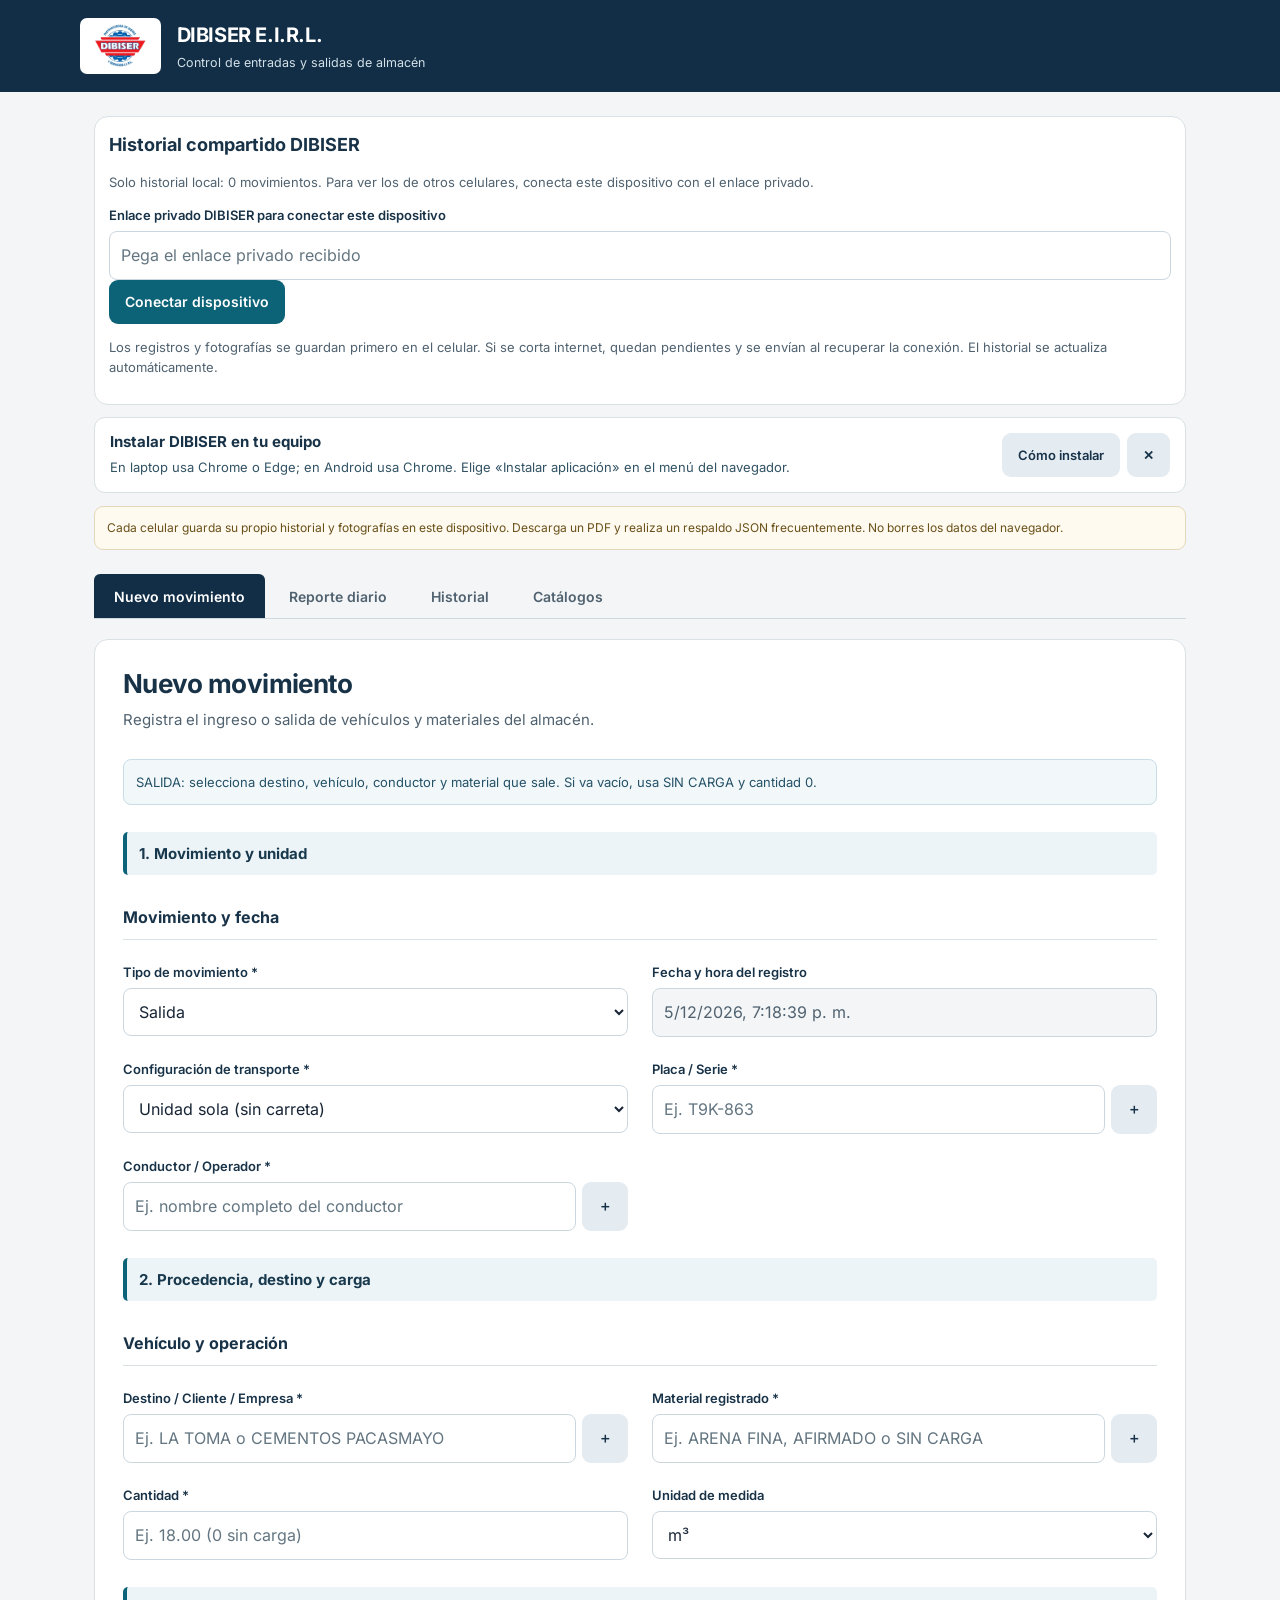
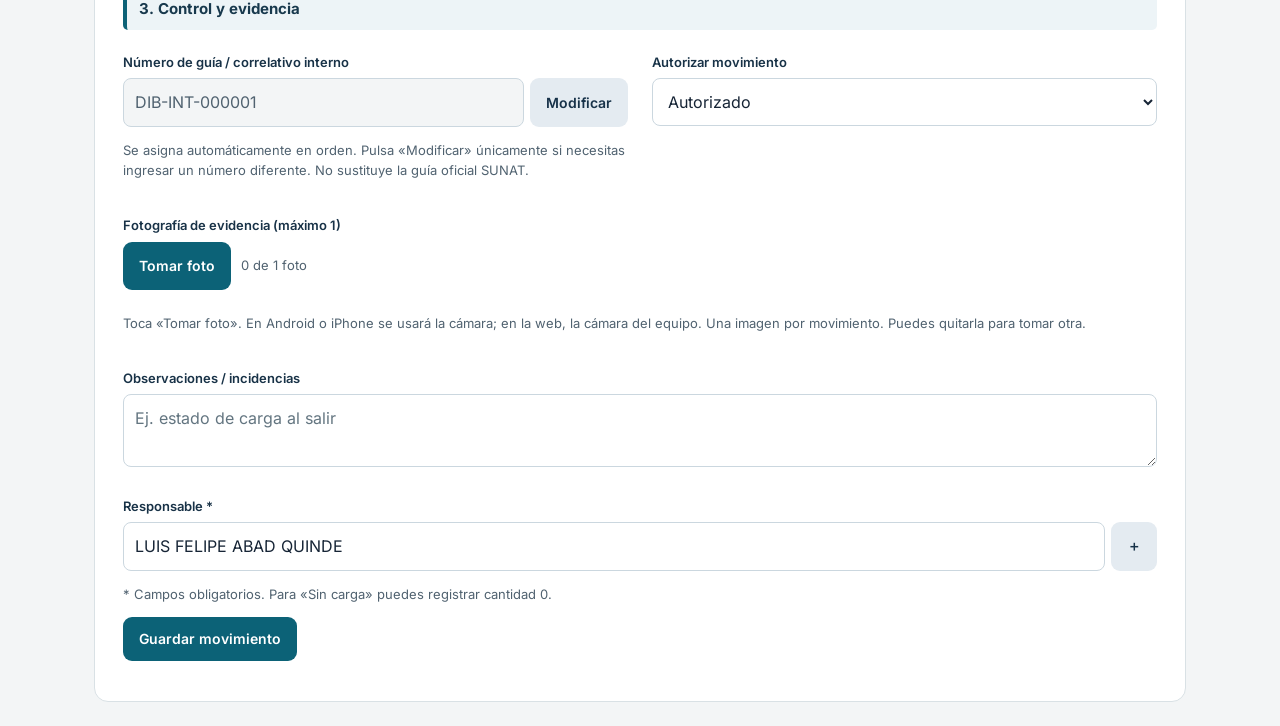
==== commit 5b854f5b: "DIBISER v62: registrar proveedor opcional en entradas por trabajo o servicio, sin alterar sincroniza" ====
--- a/almacen/dibiser_almacen/index.html
+++ b/almacen/dibiser_almacen/index.html
@@ -1,4 +1,4 @@
-<!doctype html><html lang="es"><head><meta charset="utf-8"><meta name="viewport" content="width=device-width,initial-scale=1"><title>DIBISER · Control de almacén</title><meta name="theme-color" content="#112e46"><meta name="dibiser-version" content="20261111-v61-servicio-entrada-salida"><meta name="mobile-web-app-capable" content="yes"><meta name="apple-mobile-web-app-capable" content="yes"><meta name="apple-mobile-web-app-status-bar-style" content="default"><meta name="apple-mobile-web-app-title" content="DIBISER Almacén"><meta name="description" content="Control de ingresos, salidas, fotografías y reportes diarios de almacén DIBISER."><link rel="manifest" href="manifest.webmanifest"><link rel="apple-touch-icon" href="icons/icon-180.png"><link rel="icon" type="image/png" sizes="192x192" href="icons/icon-192.png"><style>
+<!doctype html><html lang="es"><head><meta charset="utf-8"><meta name="viewport" content="width=device-width,initial-scale=1"><title>DIBISER · Control de almacén</title><meta name="theme-color" content="#112e46"><meta name="dibiser-version" content="20261111-v62-entrada-servicio-proveedores"><meta name="mobile-web-app-capable" content="yes"><meta name="apple-mobile-web-app-capable" content="yes"><meta name="apple-mobile-web-app-status-bar-style" content="default"><meta name="apple-mobile-web-app-title" content="DIBISER Almacén"><meta name="description" content="Control de ingresos, salidas, fotografías y reportes diarios de almacén DIBISER."><link rel="manifest" href="manifest.webmanifest"><link rel="apple-touch-icon" href="icons/icon-180.png"><link rel="icon" type="image/png" sizes="192x192" href="icons/icon-192.png"><style>
 :root{font-family:system-ui,Segoe UI,Arial;color:#172536;background:#f2f5f8}*{box-sizing:border-box}body{margin:0}.top{background:#112e46;color:white;padding:14px 22px;display:flex;align-items:center;gap:15px}.top img{height:56px;width:auto;max-width:110px;object-fit:contain;display:block;background:white;border-radius:7px;padding:4px;flex-shrink:0}.top strong{font-size:20px}.top small{display:block;color:#d3e0e8}.wrap{max-width:1120px;margin:22px auto;padding:0 14px}.tabs{display:flex;gap:8px;flex-wrap:wrap;margin-bottom:18px}button{cursor:pointer;border:0;border-radius:9px;padding:11px 16px;font-weight:650;background:#e4ebf1;color:#173249}.tabs button.active,.primary{background:#0c6277;color:white}.card{background:white;border:1px solid #dfe6ec;border-radius:14px;padding:20px;margin-bottom:16px;box-shadow:0 3px 13px #17324909}h2{margin:0 0 17px;font-size:21px}h3{margin:5px 0 13px}.grid{display:grid;grid-template-columns:repeat(2,minmax(0,1fr));gap:15px}.field{min-width:0;position:relative}label{display:block;font-size:13px;font-weight:700;margin-bottom:6px}input,select,textarea{width:100%;border:1px solid #cbd7df;border-radius:8px;padding:11px;font:inherit;background:white;color:#172536}textarea{min-height:76px}.combo{display:flex;gap:6px}.combo input{min-width:0}.combo button{flex-shrink:0}.menu{position:absolute;z-index:5;top:100%;left:0;right:0;background:white;border:1px solid #b9cbd5;border-radius:8px;max-height:190px;overflow:auto;box-shadow:0 7px 20px #0002}.menu button{display:block;width:100%;text-align:left;border-radius:0;background:white;font-weight:400}.menu button:hover{background:#e9f5f7}.muted{color:#667787;font-size:13px}.small{font-size:12px}.row{display:flex;align-items:center;gap:10px;flex-wrap:wrap}.grow{flex:1}.stats{display:grid;grid-template-columns:repeat(4,1fr);gap:10px;margin:15px 0}.stat{background:#eaf1f5;padding:15px;border-radius:10px}.stat b{display:block;font-size:25px}.stat span{font-size:12px;color:#526a7b}table{width:100%;border-collapse:collapse;font-size:13px}th,td{text-align:left;border-bottom:1px solid #e0e7ed;padding:10px 7px;vertical-align:top}th{background:#f3f7f9}.scroll{overflow-x:auto}.hidden{display:none!important}.note{background:#fff8df;border:1px solid #f0db8d;padding:12px;border-radius:9px;font-size:13px}.photo{display:flex;gap:10px;flex-wrap:wrap}.photo img{width:96px;height:82px;object-fit:cover;border-radius:8px}.actions{display:flex;gap:8px;flex-wrap:wrap}.danger{background:#fbe9e9;color:#9e2525}.fixed{background:#edf3f5;padding:12px;border-radius:8px}.chip{display:inline-block;background:#e7f2f5;border-radius:7px;padding:4px 8px}.full{grid-column:1/-1}@media(max-width:650px){.grid{grid-template-columns:1fr}.stats{grid-template-columns:repeat(2,1fr)}.top strong{font-size:16px}.card{padding:14px}}@media print{.top,.tabs,.no-print,.note{display:none!important}body{background:white}.wrap{margin:0;max-width:none}.card{border:0;box-shadow:none;padding:0}#report{display:block!important}#report .report-head{display:block!important}#form,#history,#catalogs{display:none!important}table{font-size:10px}th,td{padding:5px}.printphotos img{width:160px;max-height:120px;object-fit:contain}.stats{grid-template-columns:repeat(4,1fr)}}
 .install-box{display:flex;align-items:center;gap:12px;flex-wrap:wrap;background:#e6f4f6;border:1px solid #b9d9df;padding:12px 15px;border-radius:11px;margin-bottom:13px}.install-box p{margin:3px 0}.install-box .install-actions{margin-left:auto;display:flex;gap:7px;flex-wrap:wrap}.install-help{font-size:13px;color:#325364}.install-box button{font-size:13px}.install-box[hidden]{display:none!important}@media print{.install-box{display:none!important}}
 
@@ -17,7 +17,7 @@
 .form-context-help{background:#f2f8fa;border:1px solid #c9dde6;border-radius:8px;padding:12px;color:#255167;font-size:13px;margin:10px 0 22px}
 .menu button .smart-hint{color:#647a88;font-weight:500;display:block;margin-top:2px;font-size:11px}
 input::placeholder,textarea::placeholder{color:#8596a4;opacity:1}
-</style><link rel="stylesheet" href="professional.css?v=20261111-v61-servicio-entrada-salida"><link rel="stylesheet" href="motion.css?v=20261111-v61-servicio-entrada-salida"></head><body><header class="top"><img src="logo.jpeg" alt="Logo DIBISER"><div class="top-brand"><strong>DIBISER E.I.R.L.</strong><small>Control de entradas y salidas de almacén</small></div><div class="top-actions no-print"><button type="button" id="sharedRefresh" class="mini-sync hidden" title="Actualizar el historial compartido">Actualizar ahora</button></div></header><main class="wrap"><section class="card no-print" id="sharedPanel" style="margin:12px 0;padding:14px"><h3 style="margin-top:0">Historial compartido DIBISER</h3>
+</style><link rel="stylesheet" href="professional.css?v=20261111-v62-entrada-servicio-proveedores"><link rel="stylesheet" href="motion.css?v=20261111-v62-entrada-servicio-proveedores"></head><body><header class="top"><img src="logo.jpeg" alt="Logo DIBISER"><div class="top-brand"><strong>DIBISER E.I.R.L.</strong><small>Control de entradas y salidas de almacén</small></div><div class="top-actions no-print"><button type="button" id="sharedRefresh" class="mini-sync hidden" title="Actualizar el historial compartido">Actualizar ahora</button></div></header><main class="wrap"><section class="card no-print" id="sharedPanel" style="margin:12px 0;padding:14px"><h3 style="margin-top:0">Historial compartido DIBISER</h3>
 <p id="sharedStatus" class="muted" role="status">Buscando conexión. Los movimientos de este celular se conservan.</p>
 <div id="sharedAccess" class="field"><label for="sharedLink">Enlace privado DIBISER para conectar este dispositivo</label>
 <input id="sharedLink" type="password" autocomplete="off" placeholder="Pega el enlace privado recibido">
@@ -32,4 +32,4 @@
 <button type="button" id="deleteSelected" style="background:#9f2630;color:#fff" disabled>Eliminar seleccionados (0)</button>
 </div><p class="muted" id="historySyncStatus" role="status">Mostrando registros de este celular.</p><div class="scroll"><table><thead><tr><th><input type="checkbox" id="selectVisible" aria-label="Seleccionar todos los movimientos visibles"></th><th>Código</th><th>Fecha / hora</th><th>Tipo</th><th>Placa</th><th>Cliente</th><th>Conductor</th><th>Material</th><th>Cantidad</th><th>Detalle</th></tr></thead><tbody id="historyRows"></tbody></table></div><div id="detail"></div></section>
 <section id="catalogs" class="card hidden"><h2>Administración de catálogos</h2><p class="muted">Clientes, conductores, placas y materiales se pueden agregar desde el formulario o aquí. Las listas iniciales provienen de tu archivo de Excel.</p><div class="grid"><div class="field"><label>Catálogo</label><select id="catalogType"><option value="clientes">Clientes / empresas / destinos</option><option value="conductores">Conductores / operadores</option><option value="placas">Placas / series</option><option value="materiales">Agregados / materiales</option><option value="carretas">Carretas / tolvones</option><option value="camasBajas">Camas bajas</option><option value="maquinarias">Maquinarias transportadas</option><option value="responsables">Responsables</option><option value="trabajos">Trabajos / motivos de salida</option><option value="guias">Guías / correlativos internos</option></select></div><div class="field"><label>Nuevo elemento</label><div class="combo"><input id="catalogNew" placeholder="Escribe el nombre"><button id="catalogAdd" class="primary">Agregar</button></div></div></div><div class="field"><label>Buscar en catálogo</label><input id="catalogSearch" placeholder="Filtrar lista..."></div><div id="catalogList" class="scroll"></div><hr><h3>Respaldo y recuperación</h3><p class="muted">El respaldo JSON incluye movimientos, catálogos y fotografías. Guárdalo fuera de este dispositivo.</p><div class="actions no-print"><button id="backup" class="primary">Respaldar datos (JSON)</button><button id="restore">Importar respaldo</button><input id="restoreFile" type="file" accept="application/json" class="hidden"></div></section></div></main><div id="cameraModal" class="camera-modal hidden" role="dialog" aria-modal="true" aria-label="Cámara para evidencia"><div class="camera-panel"><div class="camera-header"><b>Evidencia fotográfica</b><button type="button" id="closeCamera" aria-label="Cerrar cámara">✕</button></div><video id="cameraVideo" autoplay playsinline muted></video><p id="cameraStatus" class="muted" role="status">Solicitando acceso a la cámara...</p><div class="camera-controls"><button type="button" class="primary" id="capturePhoto">Capturar foto</button><button type="button" id="switchCamera">↺ Cambiar cámara</button><button type="button" id="cameraNative">Abrir cámara del celular</button></div><span id="cameraCounter" class="muted">0 de 1 foto</span></div></div>
-<script src="cloud.js?v=20261111-v61-servicio-entrada-salida"></script><script src="motion.js?v=20261111-v61-servicio-entrada-salida"></script><script src="app.js?v=20261111-v61-servicio-entrada-salida"></script><script src="vendor/jspdf.umd.min.js"></script><script src="vendor/jspdf.plugin.autotable.min.js"></script><script src="export-xlsx.js?v=20261111-v61-servicio-entrada-salida"></script><script src="sync.js?v=20261111-v61-servicio-entrada-salida"></script><script src="report-pdf.js?v=20261111-v61-servicio-entrada-salida"></script><script src="interface.js?v=20261111-v61-servicio-entrada-salida"></script><script src="pwa.js?v=20261111-v61-servicio-entrada-salida"></script></body></html>
+<script src="cloud.js?v=20261111-v62-entrada-servicio-proveedores"></script><script src="motion.js?v=20261111-v62-entrada-servicio-proveedores"></script><script src="app.js?v=20261111-v62-entrada-servicio-proveedores"></script><script src="vendor/jspdf.umd.min.js"></script><script src="vendor/jspdf.plugin.autotable.min.js"></script><script src="export-xlsx.js?v=20261111-v62-entrada-servicio-proveedores"></script><script src="sync.js?v=20261111-v62-entrada-servicio-proveedores"></script><script src="report-pdf.js?v=20261111-v62-entrada-servicio-proveedores"></script><script src="interface.js?v=20261111-v62-entrada-servicio-proveedores"></script><script src="pwa.js?v=20261111-v62-entrada-servicio-proveedores"></script></body></html>
